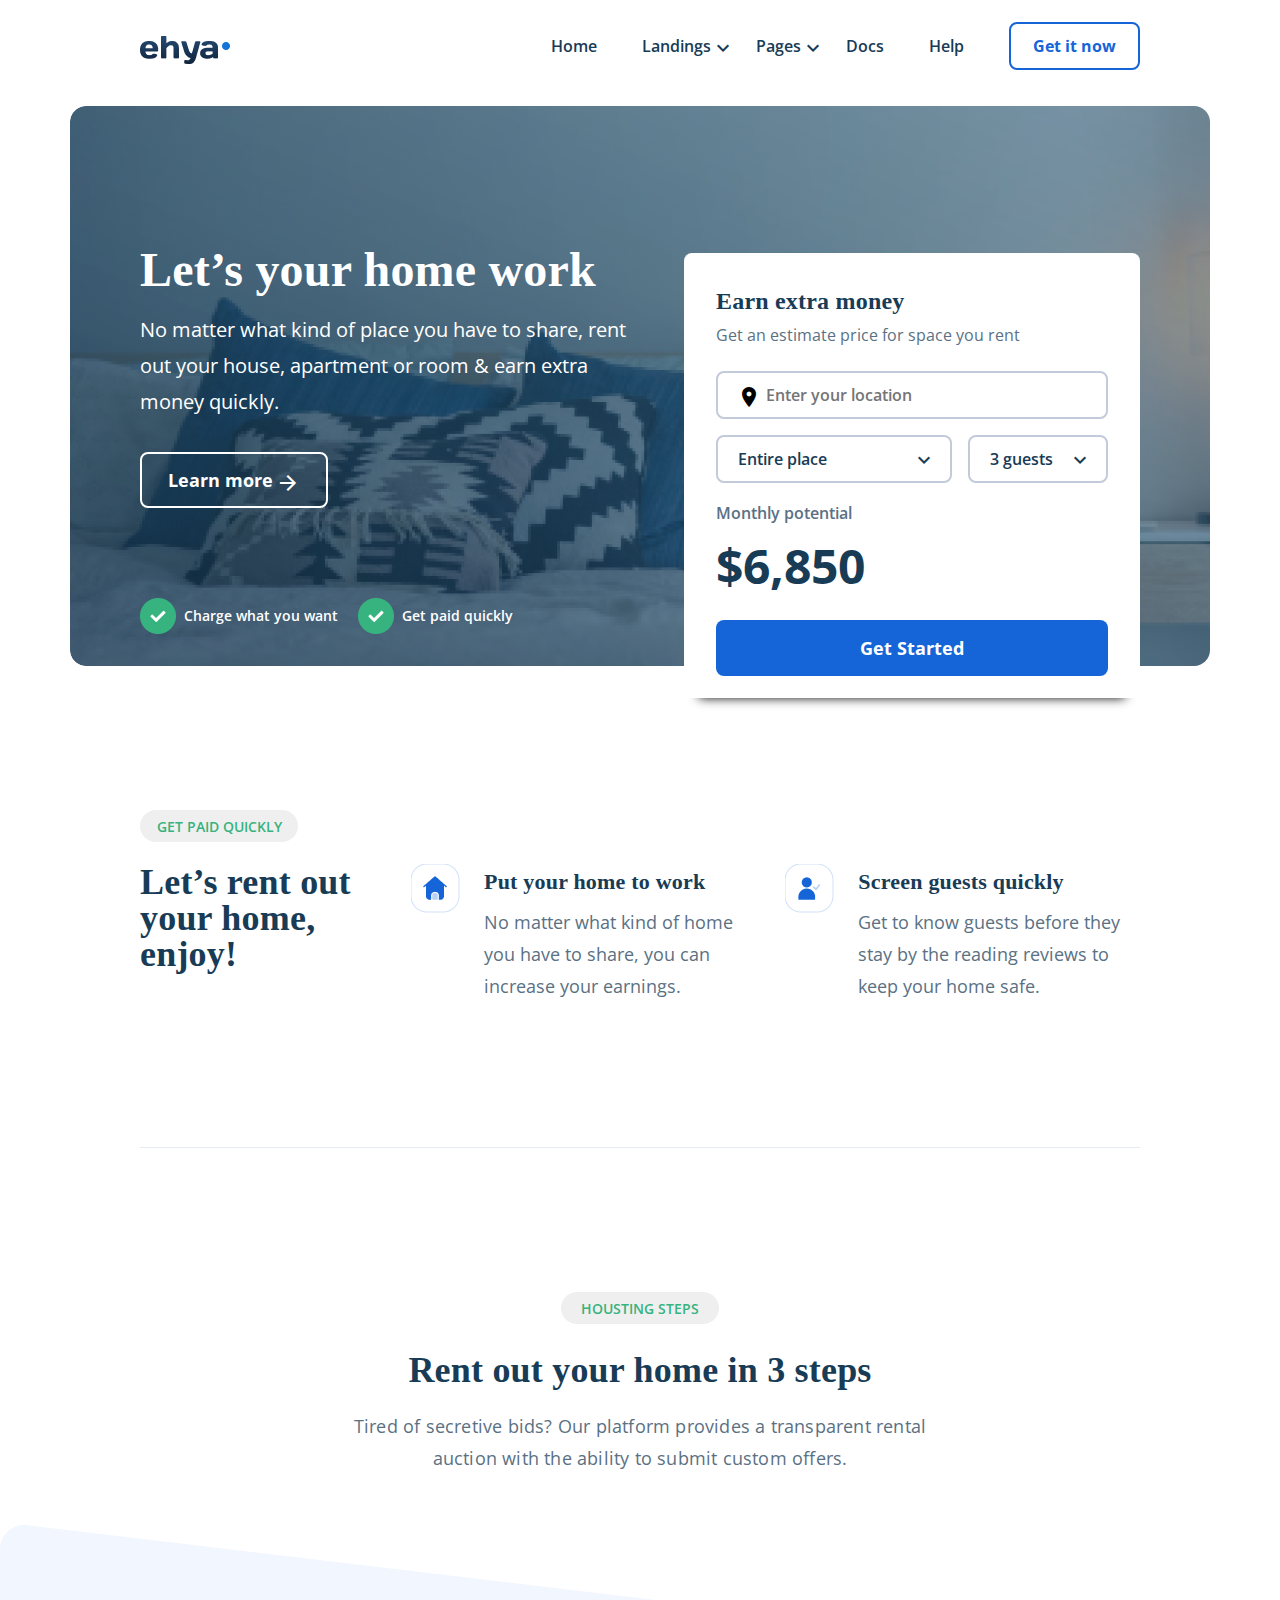
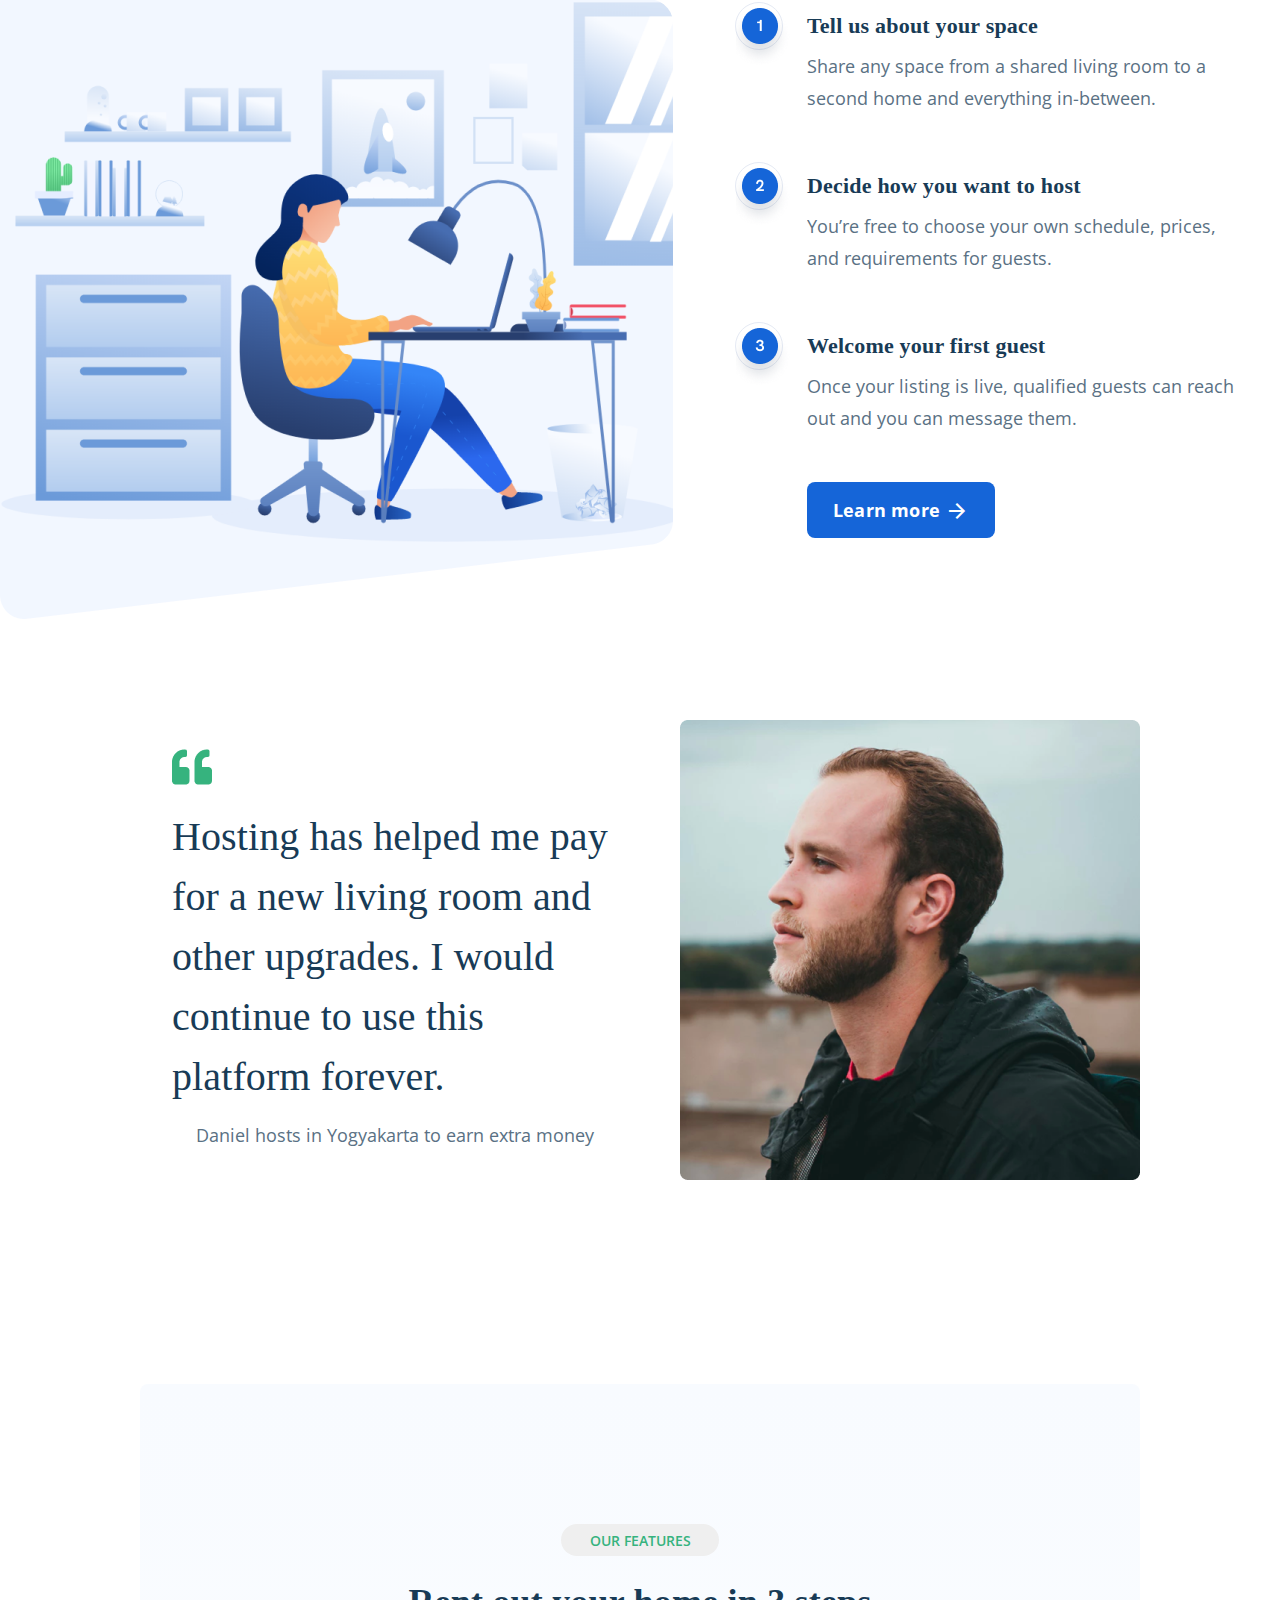
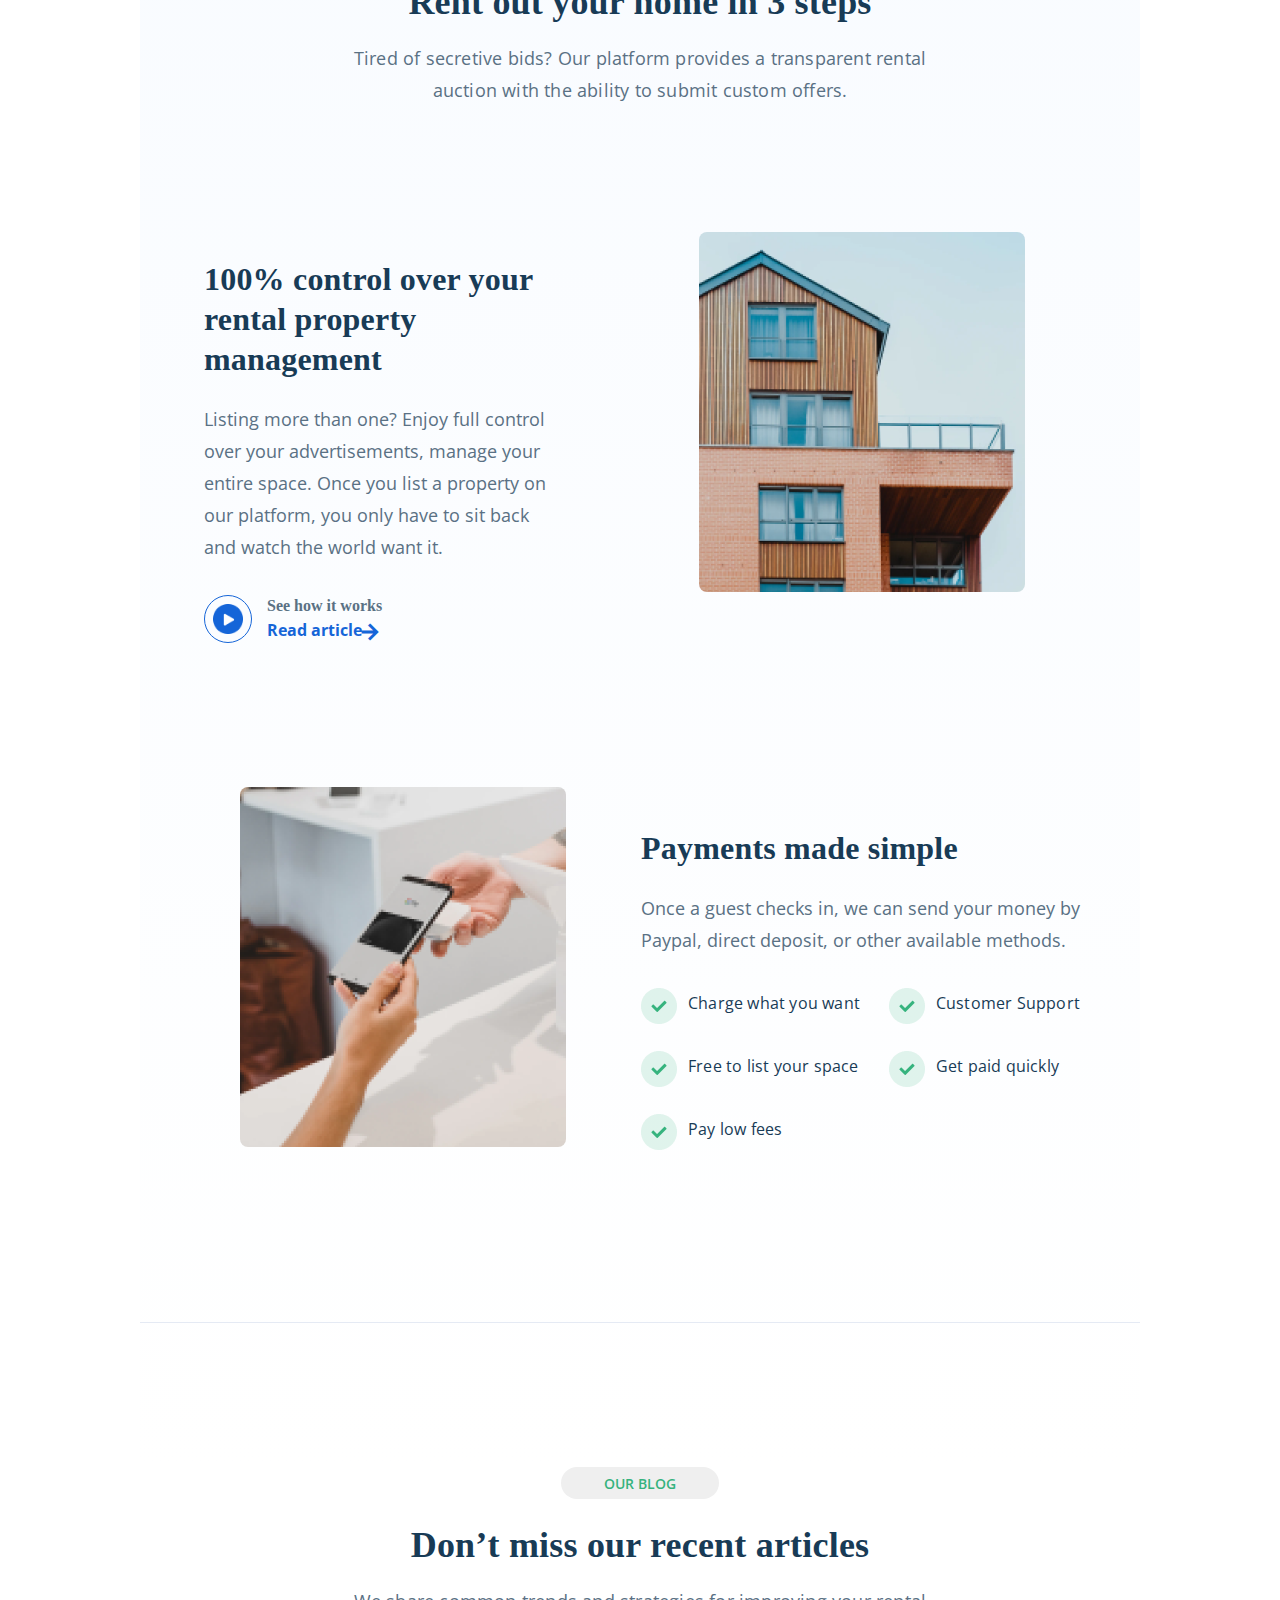
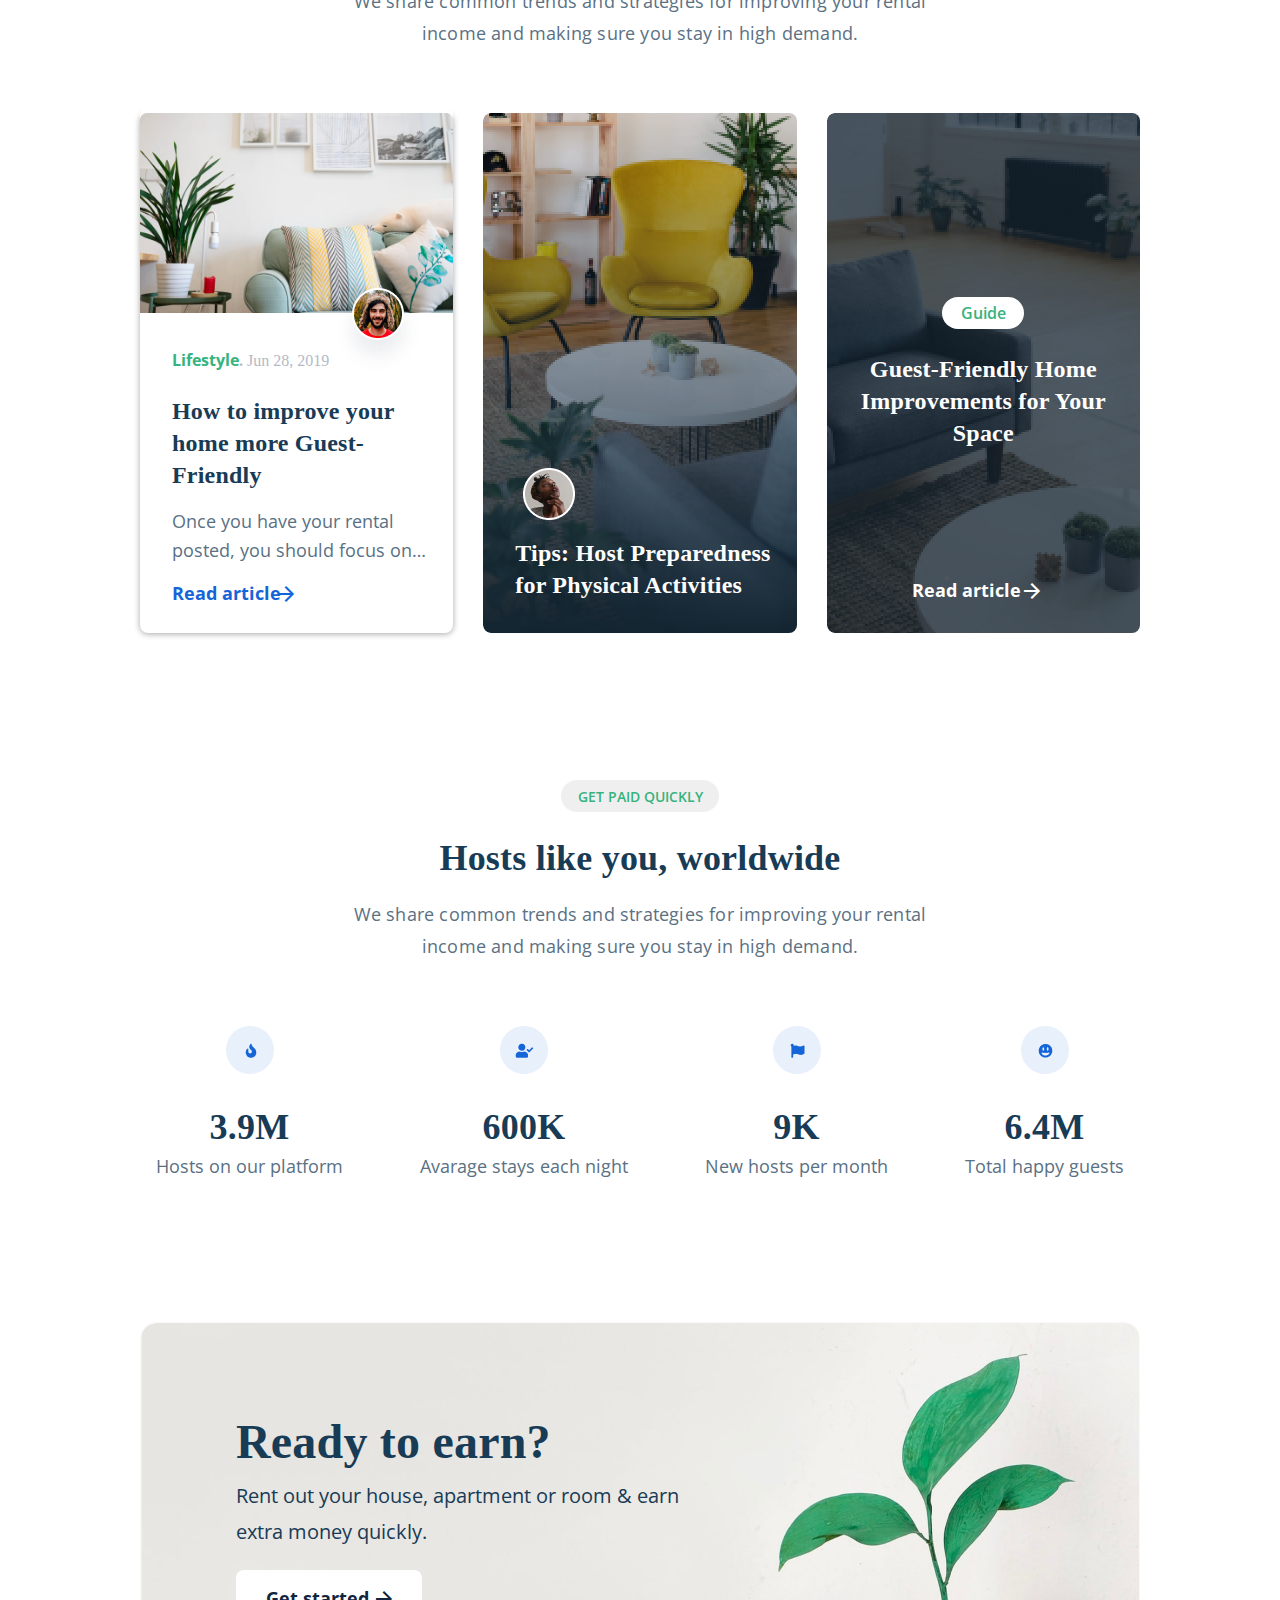
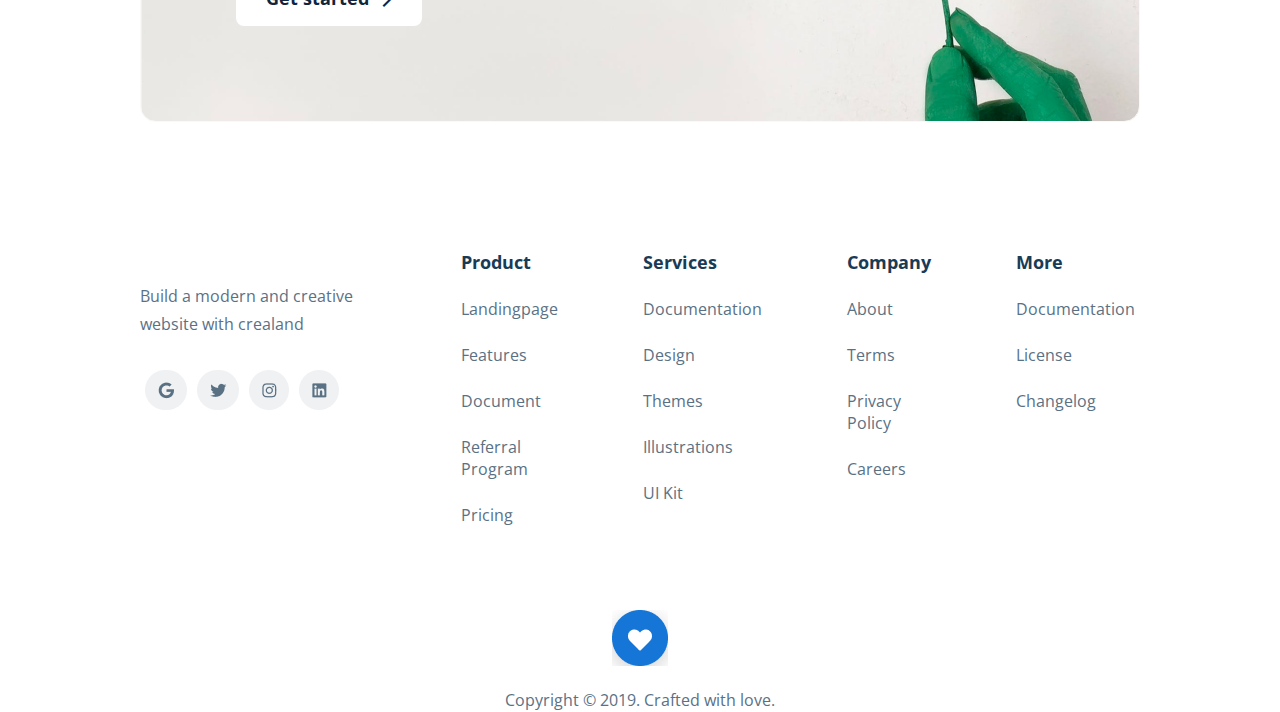
==== index.html @ af31c6d1 "done" ====
<!DOCTYPE html>
<html lang="en">

<head>
    <meta charset="UTF-8">
    <meta http-equiv="X-UA-Compatible" content="IE=edge">
    <meta name="viewport" content="width=device-width, initial-scale=1.0">
    <link href="https://fonts.googleapis.com/css2?family=Open+Sans&display=swap" rel="stylesheet">
    <link href="https://fonts.googleapis.com/icon?family=Material+Icons" rel="stylesheet">
    <link rel="stylesheet" href="nav.css">
    <link rel="stylesheet" href="new.css">
    <link rel="stylesheet" href="style.css">
    <link rel="stylesheet" href="responsive.css">
    <title>Ehya</title>
</head>

<body>
    <div class="container d-flx-jc-cen">
        <nav class="container-inner d-flx-jc-sb desktop-version">
            <div class="logo">
                <img src="./assets/Logo.png" alt="">
            </div>
            <div class="nav_list">
                <ul class="d-flx">
                    <li>Home</li>
                    <li class="dropdwn">Landings <i class="material-icons">expand_more</i></li>
                    <li class="dropdwn">Pages <i class="material-icons">expand_more</i></li>
                    <li>Docs</li>
                    <li>Help</li>
                    <li><button>Get it now </button></li>
                </ul>
            </div>
        </nav>
        <div class="container-inner tab-mob-version">
            <div class="topnav">
                <a href="#home" class="active logo-menubar"><img src="./assets/Logo.png" alt=""></a>
                <div id="myLinks">
                    <a href="#news">Home</a>
                    <a href="#contact">Pages</a>
                    <a href="#about">Docs</a>
                    <a href="#helpt">Help</a>
                    <a href="#about">Get it now</a>
                </div>
                <a href="javascript:void(0);" class="icon logo-menubar" onclick="myFunction()">
                    <i class="material-icons" style="font-size:35px;">menu</i>
                </a>
            </div>
        </div>
    </div>
    <!-- new header start from here-- -->
    <div class="container header d-flx-jc-cen" style="position: relative;">
        <div class="container-inner header-inner">

            <div class="header-content">
                <h2>Let’s your home work</h2>
                <p class="header-descrip">No matter what kind of place you have to share,
                    rent out your house, apartment or room & earn
                    extra money quickly.
                </p>
                <button class="header-inner-btn">Learn more<span class="icon"><i
                            class="material-icons">arrow_forward</i></span></button>
                <div class="header-icons d-flx">
                    <img src="./assets/header-icon.png" alt="">
                    <span>Charge what you want</span>

                    <img src="./assets/header-icon.png" alt="" style="margin-left:20px;">
                    <span>Get paid quickly</span>
                </div>
            </div>
            <div class="card">
                <div>
                    <h3> Earn extra money</h3>
                    <p class="earn-extra">Get an estimate price for space you rent</p>
                    <div class="input-container">
                        <input type="text" name="" id="" placeholder="Enter your location" style="display: block;">
                        <i class="material-icons">location_on</i>
                    </div>
                    <div class="card-tbns">
                        <button id="place-btn">Entire place <i class="material-icons">expand_more</i></button>
                        <button id="guests-btn">3 guests <i class="material-icons">expand_more</i></button>
                    </div>
                    <p class="Monthly-potential">Monthly potential</p>
                    <p class="card-amount">$6,850</p>
                    <button id="getStat">Get Started</button>
                </div>
            </div>
        </div>
    </div>

    <!-- get-paid-new start--- -->

    <div class="container d-flx-jc-cen" >
        <div class="container-inner">
            <button id="section-btn">GET PAID QUICKLY</button>
            <div class="d-flx Lets-rent">
                <p class="Lets-rent-title">Let’s rent out your home, enjoy!</p>
                <div class="putYour-screenguist d-flx">
                    <div class="putYour-screenguist-inner d-flx">
                        <div class="putYour-screenguist-icon">

                            <img src="./assets/home-icon.png" alt="">
                        </div>
                        <div class="putYour-screenguist-content">
                            <p class="putYour-screenguist-title">Put your home to work</p>
                            <p class="putYour-screenguist-descri">No matter what kind of home you have to share,
                                you can increase
                                your earnings.</p>
                        </div>
                    </div>
                    <div class="putYour-screenguist-inner d-flx">
                        <div class="putYour-screenguist-icon">

                            <img src="./assets/man-icon.png" alt="">
                        </div>
                        <div class="putYour-screenguist-content">
                            <p class="putYour-screenguist-title">Screen guests quickly</p>
                            <p class="putYour-screenguist-descri">Get to know guests before
                                they stay by the reading reviews
                                to keep your home safe.</p>
                        </div>
                    </div>
                </div>
            </div>
            <div class="section-line"></div>
        </div>
    </div>
    <!-- </div> -->





    <!-- <div class="container"> -->
    <div class="d-flx-jc-cen">
        <div style="text-align: center;">
            <button id="section-btn">HOUSTING STEPS</button>
            <h2 class="section-tittle">Rent out your home in 3 steps</h2>
            <p class="section-summary">Tired of secretive bids? Our platform provides a
                transparent rental auction with the
                ability to submit custom offers. </p>
        </div>
    </div>

    <div class="d-flx-jc-cen">

        <div class="housting-container">
            <div class="housting-content d-flx">
                <div class="housting-left-img">
                    <img src="./assets/housting-img-1.png" alt="">
                </div>
                <div class="housting-left-content">

                    <!-- start-- -->
                    <div class="housting-right">
                        <div class="d-flx tellUs">
                            <div class="numberCircle">
                                <img src="./assets/one.png" alt="">
                            </div>
                            <div>
                                <p class="houstin-right-title">Tell us about your space</p>
                                <p class="houstin-right-para">Share any space from a shared living room to a second home
                                    and
                                    everything in-between.</p>
                            </div>
                        </div>
                        <div class="d-flx tellUs">
                            <div class="numberCircle">
                                <img src="./assets/two.png" alt="">
                            </div>
                            <div>
                                <p class="houstin-right-title">Decide how you want to host</p>
                                <p class="houstin-right-para">You’re free to choose your own schedule, prices,
                                    and requirements for guests.</p>
                            </div>
                        </div>
                        <div class="d-flx tellUs">
                            <div class="numberCircle">
                                <img src="./assets/three (1).png" alt="">
                            </div>
                            <div>
                                <p class="houstin-right-title">Welcome your first guest</p>
                                <p class="houstin-right-para">Once your listing is live, qualified guests can
                                    reach out and you can message them.</p>
                            </div>
                        </div>
                        <button class="housting-learnMore-Btn">Learn more <span class="icon"><i
                                    class="material-icons">arrow_forward</i></span></button>
                    </div>
                </div>
            </div>
        </div>
    </div>


    <!-- end-- -->
    <!-- housting-inner-start---- -->
    <div class="container d-flx-jc-cen">
        <div class="container-inner d-flx housting-lower">
            <div class="housting-lower-left">
                <img src="./assets/quote-left.png" alt="">
                <p class="housting-lower-para">Hosting has helped me pay for a new living room and
                    other upgrades. I would continue
                    to use this platform forever.</p>
                <p class="housting-lower-title">Daniel hosts in Yogyakarta to earn extra money</p>
            </div>
            <div class="housting-lower-right">
                <img src="./assets/men.png" alt="" id="housting-lower-desk-img">
                <img src="./assets/host-tab.png" alt="" id="housting-lower-tab-img">
            </div>
        </div>
    </div>
    <!-- </div> -->

    <!-- feature new start--- -->
    <div class="container d-flx-jc-cen">
        <div class="container-inner feature-section">
            <div style="text-align: center;">
                <button id="section-btn">OUR FEATURES</button>
                <h2 class="section-tittle">Rent out your home in 3 steps</h2>
                <p class="section-summary">Tired of secretive bids? Our platform provides a transparent rental auction
                     with the ability to submit custom offers.  </p>
            </div>
            <div class="controlOver d-flx">
                <div class="reantal-property">
                    <h2 class="rental-payment-title">100% control over your rental property management</h2>
                    <p class="rental-payment-title-descrip">Listing more than one? Enjoy full control over your
                        advertisements, manage your entire space. Once you list a property on our platform, you only
                        have to sit back and
                        watch the world want it.</p>
                    <div class="watchMore d-flx">
                        <div class="videoPlayer d-flx-jc-cen">
                            <img src="./assets/videoPlayer.png" alt="">
                        </div>
                        <div style="margin-left:15px;">
                            <p class="videoPlayer-title"> See how it works</p>
                            <div class="videoPlayer-btn">

                                <span>Read article</span><i class="material-icons">arrow_forward</i>
                            </div>

                        </div>
                    </div>
                </div>
                <div class="rentalProperty-right">
                    <img src="./assets/property.png" alt="" style="border-radius:8px ;" id="rental-desktp-img">
                    <img src="./assets/property-tab (1).png" alt="" style="border-radius:8px;" id="rental-tab-img">
                </div>

            </div>

            <!-- lower-- -->
            <div class="paymentMade d-flx-jc-sb">
                <div class="paymentMade-left">
                    <img src="./assets/money.png" alt="" style="border-radius:8px ;" id="payment-desktp-img">
                    <img src="./assets/money-tab.png" alt="" style="border-radius:8px ;" id="payment-tab-img">
                </div>
                <div class="paymentMade-right">
                    <h2 class="rental-payment-title">Payments made simple</h2>
                    <p class="rental-payment-title-descrip">Once a guest checks in, we can send your money by
                        Paypal, direct deposit, or other available methods.
                    </p>
                    <div class="paymentStatus d-flx-jc-sb">
                        <ul>
                            <li style="display: flex;"><img src="./assets/payment-status.png" alt=""></span>
                                <span>Charge what you want</span>
                            </li>
                            <li style="display: flex;"><img src="./assets/payment-status.png" alt=""></span>
                                <span>Free to list your space</span>
                            </li>
                            <li style="display: flex;"><img src="./assets/payment-status.png" alt=""></span>
                                <span>Pay low fees</span>
                            </li>
                        </ul>
                        <ul>
                            <li style="display: flex;"><img src="./assets/payment-status.png" alt=""></span>
                                <span>Customer Support</span>
                            </li>
                            <li style="display: flex;"><img src="./assets/payment-status.png" alt=""></span>
                                <span>Get paid quickly</span>
                            </li>
                        </ul>
                    </div>
                </div>
            </div>


            <div class="section-line payment-section-line"></div>
        </div>

    </div>
    <!-- feature new end--- -->



    <!-- new  our-blogs start from here-- -->

    <div class="container d-flx-jc-cen">
        <div class="container-inner">
            <div style="text-align: center;">
                <button id="section-btn">OUR BLOG</button>
                <h2 class="section-tittle">Don’t miss our recent articles</h2>
                <p class="section-summary">We share common trends and strategies for improving your rental 
                    income and making sure you stay in high demand. </p>
            </div>
            <div class="ourBlog-cards d-flx">
                <div class="ourBlog-card-1 cards">
                    <div>
                        <img src="./assets/blog-img-1.png" alt="" style="width: 100%;">

                    </div>
                    <div class="ourBlog-card-1-content">
                        <span class="lifestyle">Lifestyle</span><span class="lifestyle-date"><b>.</b> Jun 28,
                            2019</span>
                        <p class="card-1-title">How to improve your home more Guest-Friendly</p>
                        <p class="card-1-descript">Once you have your rental posted,
                            you should focus on how yo…</p>

                        <button class="read-article">Read article <span class="icon"><i
                                    class="material-icons">arrow_forward</i></span></button>
                    </div>
                    <div class="card-1-img">
                        <img src="./assets/card-1-img.png" alt="">
                    </div>
                </div>
                <div class="ourBlog-card-2 cards">
                    <div class="card-2-img">
                        <img src="./assets/card-2-img.png" alt="">
                    </div>
                    <p class="ourBlog-card-2-title">Tips: Host Preparedness for Physical Activities</p>
                </div>
                <div class="ourBlog-card-3 d-flx-jc-cen cards">
                    <div style="text-align: center;">
                        <button id="ourBlog-card-3-btn">Guide</button>
                        <p class="ourBlog-card-3-title">Guest-Friendly Home Improvements for Your Space</p>

                        <button class="ourBlog-card-3-read">Read article <span class="icon"><i
                                    class="material-icons">arrow_forward</i></span></button>

                    </div>
                </div>
            </div>
        </div>
    </div>

    <!-- new  our-blogs end here-- -->


    <div class="container d-flx-jc-cen ourblogs">
        <div class="container-inner">
            <div style="text-align: center;">
                <button id="section-btn">GET PAID QUICKLY</button>
                <h2 class="section-tittle">Hosts like you, worldwide</h2>
                <p class="section-summary">We share common trends and strategies for improving your 
                    rental income and making sure you stay in high demand. </p>
            </div>
            <div class="d-flx-jc-cen">
                <div class="d-flx hostWorldwide-inner">
                    <div class="d-flx hostAvarage">
                        <div class="hostWorldwide-card">
                            <img src="./assets/fire.png" alt="">
                            <p class="hostWorldwide-counter">3.9M</p>
                            <p class="hostWorldwide-title">Hosts on our platform</p>
                        </div>
                        <div class="hostWorldwide-card">
                            <img src="./assets/check.png" alt="">
                            <p class="hostWorldwide-counter">600K</p>
                            <p class="hostWorldwide-title">Avarage stays each night</p>
                        </div>

                    </div>
                    <div class="d-flx newTotal">
                        <div class="hostWorldwide-card">
                            <img src="./assets/flage.png" alt="">
                            <p class="hostWorldwide-counter">9K</p>
                            <p class="hostWorldwide-title">New hosts per month</p>
                        </div>
                        <div class="hostWorldwide-card">
                            <img src="./assets/emoji.png" alt="">
                            <p class="hostWorldwide-counter">6.4M</p>
                            <p class="hostWorldwide-title">Total happy guests</p>
                        </div>
                    </div>
                </div>
            </div>
        </div>
    </div>
    <div class="Earn-container d-flx-jc-cen">
        <div class="Earn-container-inner radyToEarn-container readyToEarn-m-t">
            <div class=" readyToEarn">
                <h3 class="readyToEarn-heading">Ready to earn?</h3>
                <p class="readyToEarn-title">Rent out your house, apartment or room & earn extra money quickly.</p>
                <button class="readyToEarn-btn">Get started <span class="icon"><i
                            class="material-icons">arrow_forward</i></span></button>
            </div>
        </div>
    </div>
    <!-- footer--- -->

    <div class="container d-flx-jc-cen">
        <div class="container-inner">


            <footer class="d-flx">
                <div class="social-media">
                    <img src="./assets/logo.png" alt="">
                    <p>Build a modern and creative website with crealand</p>
                    <ul class="d-flx">
                        <li><img src="./assets/google.png" alt=""></li>
                        <li><img src="./assets/twitter.png" alt=""></li>
                        <li><img src="./assets/instagram.png" alt=""></li>
                        <li><img src="./assets/linkdin.png" alt=""></li>
                    </ul>
                </div>
                <div class="footer-nav d-flx">
                    <div class="productService d-flx">
                        <ul>
                            <li>Product</li>
                            <li>Landingpage</li>
                            <li>Features</li>
                            <li>Document</li>
                            <li>Referral Program</li>
                            <li>Pricing</li>
                        </ul>
                        <ul class="productService-last-row">
                            <li>Services</li>
                            <li>Documentation</li>
                            <li>Design</li>
                            <li>Themes</li>
                            <li>Illustrations</li>
                            <li>UI Kit</li>
                        </ul>
                    </div>
                    <div class="companyMore d-flx">
                        <ul>
                            <li>Company</li>
                            <li>About</li>
                            <li>Terms</li>
                            <li>Privacy Policy</li>
                            <li>Careers</li>
                        </ul>
                        <ul class="companyMore-last-row">
                            <li>More</li>
                            <li>Documentation</li>
                            <li>License</li>
                            <li>Changelog</li>
                        </ul>
                    </div>
                </div>
            </footer>

            <div class="copyright d-flx-jc-cen">
                <div>
                    <img src="./assets/heart.png" alt="">
                    <p style="text-align: center;">Copyright © 2019. Crafted with love.</p>
                </div>

            </div>
        </div>

    </div>








    <script>
        function myFunction() {
            var x = document.getElementById("myLinks");
            if (x.style.display === "block") {
                x.style.display = "none";
            } else {
                x.style.display = "block";
            }
        }
    </script>



</body>

</html>
---- nav.css ----
.logo-menubar{
  padding: 18px 53px;
 
}

.mobile-container {
    max-width: 480px;
    margin: auto;
    height: 500px;
    color: white;
    border-radius: 10px;
  }

  
  .topnav {
    overflow: hidden;
    position: relative;
    width: 100%;
  }
  
  .topnav #myLinks {
    display: none;
  }
  .topnav #myLinks a{
    font-size: 16px;
    font-weight: 600;
    color: #183B56;
    font-family: 'Open Sans', sans-serif;
    line-height: 21px;
  }
  
  .topnav a {
    color: #3A4C66;
    padding: 18px 53px;
    text-decoration: none;
    font-size: 17px;
    display: block;
  }
  
  .topnav a.icon {
    display: block;
    position: absolute;
    right: 0;
    top: 0;
  }
  
  
  .active {
    color: white;
  }


 
 
  .card{    
      /* clip-path: polygon(0% 0%, 100% 0%, 100% 120%, 0% 120%);
      box-shadow: 0 0 8px -2px #152548;  */
      box-shadow: 0px 15px 10px -15px #111; 
  }
  .ourBlog-card-1{
    
  }
---- new.css ----
* {
    margin: 0px;
    padding: 0px;
    box-sizing: border-box;

}

.container {
    margin: 0px auto;
    /* background-color: #1E1E1E; */
}


.container-inner {
    width: 1140px;
    /* background-color: antiquewhite; */
}


.m-auto {
    margin: auto;
}

.d-flx {
    display: flex;
}

.d-flx-jc-cen {
    display: flex;
    justify-content: center;
}

.d-flx-jc-sb {
    display: flex;
    justify-content: space-between;
}

button {
    position: relative;
}

button span {
    position: absolute;
    top: 17px;
    /* right: 11px; */
    right: 26px;
}

/* nav-- */
.tab-mob-version {
    display: none;

}

.desktop-version {
    margin-bottom: 36px;
    margin-top: 36px;

}

.logo {
    margin-bottom: 0px;
}

.dropdwn {
    position: relative;
}

.dropdwn i {
    position: absolute;
}

.nav_list {
    margin-bottom: 0px;


}

.nav_list ul {
    list-style: none;
    display: flex;
    justify-content: space-between;
    margin-top: 0px;
    margin-bottom: 0px;
    gap: 45px;
}

.nav_list ul li {
    font-size: 16px;
    font-weight: 600;
    color: #183B56;
    font-family: 'Open Sans', sans-serif;
    line-height: 21px;

}

.nav_list ul li button {
    width: 131px;
    height: 48px;
    border: 2px solid #1565D8;
    color: #1565D8;
    font-size: 16px;
    font-family: 'Open Sans', sans-serif;
    font-weight: 700;
    border-radius: 8px;
    background-color: #FFFFFF;
    margin-top: -15px;
}


/* header-- */
.header {
    height: 560px;
    border-radius: 16px;

    margin-bottom: 144px;

    background-image: url("./assets/header-image.png");

}

.header-inner {
    padding-top: 134px;
    position: relative;
}

.header-content {
    width: 51%;
}

.header-inner h2 {
    font-size: 48px;
    font-weight: 700;
    letter-spacing: 0.2px;
    color: #FFFFFF;
    font-family: HK Grotesk;
    margin-top: 0px;
    line-height: 60px;
    margin-bottom: 12px;
    padding-right: 10px;
}

.header-descrip {
    font-size: 20px;
    font-weight: 400;
    /* letter-spacing: 0.2px; */
    color: #FFFFFF;
    font-family: 'Open Sans', sans-serif;
    /* margin-bottom: 32px; */
    /* margin-top: 0px; */
    line-height: 36px;
    /* padding-right: 10px; */
    padding-right: 10px;
    /* padding: 0px 10px 0px 0px; */
    margin-bottom: 32px;
}

.header-inner-btn {
    height: 56px;
    width: 188px;
    background-color: transparent;
    border: 2px solid #FFFFFF;
    border-radius: 8px;
    color: #FFFFFF;
    font-size: 18px;
    font-weight: 700;
    font-family: 'Open Sans', sans-serif;
    margin-bottom: 122px;
    text-align: left;
    padding-left: 26px;

}

.header-icons {
    margin-bottom: 35px;

}

.header-icons span {
    padding-top: 8px;
    margin-left: 8px;
    font-size: 14px;
    font-weight: 600;
    color: #FFFFFF;
    font-family: 'Open Sans', sans-serif;
}


/* common-section-btn-- */
#section-btn {
    color: #36B37E;
    width: 158px;
    height: 32px;
    font-size: 14px;
    border-style: none;
    border-radius: 20px;
    margin-bottom: 22px;
    font-weight: 600;
    font-family: 'Open Sans', sans-serif;

}

.Lets-rent {
    gap: 30px;

}

.putYour-screenguist {
    gap: 30px;
}

.Lets-rent-title {
    font-size: 36px;
    font-weight: 700;
    line-height: 48px;
    letter-spacing: 0.2px;
    line-height: 36px;
    color: #183B56;
    font-family: HK Grotesk;
    margin: 0px;
    /* padding: 0px 10px; */
    padding: 0px 10px 0px 0px;
}

.putYour-screenguist-content {
    margin-left: 14px;
    padding: 0px 10px;
}

.putYour-screenguist-title {
    color: #183B56;
    font-size: 22px;
    letter-spacing: 0.2px;
    font-weight: 600;
    font-family: HK Grotesk;
    margin-bottom: 8px;
    margin-top: 2px;
    line-height: 32px;

}

.putYour-screenguist-descri {
    font-size: 18px;
    font-weight: 400;
    font-family: 'Open Sans', sans-serif;
    color: #5A7184;
    /* margin-top: 0px;
    margin-bottom: 0px; */
    line-height: 32px;
    margin: 0px 0px;

}

.section-line {
    height: 2px;
    border-bottom: 1px solid #E5EAF4;
    margin-top: 144px;
    margin-bottom: 144px;
}

/* housting-- */
.section-tittle {
    color: #183B56;
    font-weight: 700;
    font-size: 36px;
    font-family: HK Grotesk;
    letter-spacing: 0.2px;
    margin-bottom: 16px;
    margin-top: 0px;
    padding: 0px 10px;
    line-height: 48px;
}

.section-summary {
    font-size: 18px;
    line-height: 32px;
    font-weight: 400;
    color: #5A7184;
    letter-spacing: 0.2px;
    font-family: 'Open Sans', sans-serif;
    margin-top: 0px;
    /* padding: 0px 24px; */
    width: 60%;
    margin: auto;
}

/* housting-- */

.housting-content {
    margin-top: 48px;
    gap: 62px;
}

.housting-right {
    margin-top: 80px;
}

.numberCircle {
    width: 48px;
    height: 48px;
    border: 1px solid #E5EAF4;
    border-radius: 50%;
}

.houstin-right-title {
    color: #183B56;
    font-size: 22px;
    font-weight: 600;
    letter-spacing: 0.2px;
    font-family: HK Grotesk;
    margin-left: 24px;
    margin-top: 8px;
    margin-bottom: 8px;
    padding-right: 40px;
    line-height: 32px;
}

.houstin-right-para {
    color: #5A7184;
    font-size: 18px;
    font-weight: 400;
    font-family: 'Open Sans', sans-serif;
    margin-bottom: 48px;
    margin-left: 24px;
    margin-top: 0px;
    line-height: 32px;
    padding-right: 100px;
}

.housting-learnMore-Btn {
    width: 188px;
    height: 56px;
    background-color: #1565D8;
    border-style: none;
    border-radius: 8px;
    margin-left: 72px;
    color: #FFFFFF;
    font-size: 18px;
    font-weight: 700;
    letter-spacing: 0.2px;
    font-family: 'Open Sans', sans-serif;
    text-align: left;
    padding-left: 26px;
}

/* housting-lower -- */
.housting-lower {
    margin-top: 94px;
    padding-left: 32px;
    gap: 78px;
    margin-bottom: 200px;
}

.housting-lower-left {
    padding-top: 29px;
    padding-right: 10px;
}

.housting-lower-para {
    margin-top: 18px;
    font-size: 40px;
    font-weight: 400;
    line-height: 60px;
    color: #183B56;
    letter-spacing: 0.1px;
    margin-bottom: 16px;


}

.housting-lower-title {
    font-size: 18px;
    font-family: 'Open Sans', sans-serif;
    line-height: 24.51px;
    font-weight: 400;
    color: #5A7184;
    margin-top: 0px;
    padding-left: 24px;
    padding-right: 24px;

}

#housting-lower-tab-img {
    display: none;
}

/* our-feature-- */
.feature-section {
    /* margin-top: 144px; */
    padding-top: 140px;
    /* background-image: url("./assets/backg.png"); */
    background: linear-gradient(#F8FBFF, #FFFFFF);
    border-radius: 8px;
}


.controlOver {
    margin-top: 126px;
    gap: 200px;
    margin-bottom: 144px;
    padding-right: 0px;
}

#rental-tab-img {
    display: none;
}

#payment-tab-img {
    display: none;
}

.reantal-property {
    padding-left: 64px;
    padding-top: 27px;
}

.rentalProperty-right {
    padding-right: 64px;
}

.rental-payment-title {
    margin-top: 0px;
    /* padding-top: 27px; */
    color: #183B56;
    font-size: 32px;
    letter-spacing: 0.2px;
    line-height: 40px;
    margin-bottom: 24px;
    font-weight: 700;
    font-family: HK Grotesk;
    padding-right: 10px;
}

.rental-payment-title-descrip {
    margin-top: 0px;
    color: #5A7184;
    font-size: 18px;
    line-height: 32px;
    font-weight: 400;
    margin-bottom: 32px;
    font-family: 'Open Sans', sans-serif;
    margin-bottom: 32px;
    padding-right: 10px;
}

.videoPlayer {
    width: 48px;
    height: 48px;
    border: 1px solid #1565D8;
    border-radius: 50%;
    align-items: center;
}

.videoPlayer-title {
    font-size: 16px;
    font-weight: 600;
    line-height: 21px;
    color: #5A7184;
}

.videoPlayer img {
    width: 65%;
    height: 65%;
}

.videoPlayer-btn {
    width: 115px;
    height: 23px;
    /* border: 1px solid red; */
    position: relative;
    margin-top: 4px;
    text-align: left;
}

.videoPlayer-btn span {
    color: #1565D8;
    font-size: 16px;
    line-height: 21.79px;
    font-weight: 700;
    font-family: 'Open Sans', sans-serif;
}

.videoPlayer-btn i {
    position: absolute;
    top: 0px;
    right: 0px;
    color: #1565D8;
    font-weight: 600;
}


.paymentMade {
    /* padding-left: 100px; */
    gap: 150px;
    padding-right: 60px;
    padding-left: 100px;
}

.paymentMade-right {
    padding-top: 41px;
}

.paymentStatus ul {
    padding-left: 0px;
    margin-top: 0px;
    margin-bottom: 0px;

}

.paymentStatus ul li {
    list-style: none;
    font-size: 16px;
    font-weight: 400;
    font-family: 'Open Sans', sans-serif;
    color: #183B56;
    margin-bottom: 26px;
    letter-spacing: 0.2px;
}

.paymentStatus ul li span {
    padding-left: 10px;
    padding-top: 5px;
    padding-right: 10px;
    line-height: 20px;
}

/* our blogs-- */

.ourBlog-cards {
    gap: 30px;
    margin-top: 64px;
}

.cards {
    text-align: left;
    position: relative;
    width: 360px;
    /* border: 1px solid red; */
    height: 520px;
    border-radius: 8px;
}

.ourBlog-card-1-content {
    padding-top: 32px;
    padding-left: 32px;
}

.lifestyle {
    color: #36B37E;
    font-size: 16px;
    font-weight: 700;
    font-family: 'Open Sans', sans-serif;
    /* margin-bottom: 32px; */
}
.lifestyle-date{
    font-size: 16px;
    line-height: 21.79px;
    color: #B3BAC5;
}

.card-1-title {
    font-size: 24px;
    font-weight: 700;
    line-height: 32px;
    letter-spacing: 0.2px;
    color: #183B56;
    margin-top: 23px;
    margin-bottom: 0px;
    padding-right: 20px;
}

.card-1-descript {
    font-size: 18px;
    font-weight: 400;
    color: #5A7184;
    line-height: 32px;
    font-family: 'Open Sans', sans-serif;
    margin-top: 16px;
    margin-bottom: 0px;
    padding-right: 20px;
    display: -webkit-box;
    max-width: 400px;
    -webkit-line-clamp: 2;
    -webkit-box-orient: vertical;
    overflow: hidden;
    text-overflow: ellipsis;
    line-height: 1.625;

}

.read-article {
    text-align: left;
    font-size: 18px;
    font-weight: 700;
    font-family: 'Open Sans', sans-serif;
    color: #1565D8;

    height: 56px;
    width: 152px;
    background-color: transparent;
    border: none;
}

.card-1-img {
    position: absolute;
    top: 191px;
    right: 24px;
}

.ourBlog-card-1 {
    box-shadow: 0 -6px 0 #fff, 0 1px 6px rgba(0,0,0, .35);
}

.ourBlog-card-2 {
    background-image: url("./assets/blog-img-2.png");

}

.card-2-img {

    position: absolute;
    top: 345px;
    left: 15px;

}

.ourBlog-card-2-title {
    position: absolute;
    left: 32px;
    bottom: 32px;
    font-size: 24px;
    font-weight: 700;
    line-height: 32px;
    letter-spacing: 0.2px;
    color: #FFFFFF;
    margin-bottom: 0px;
    font-family: HK Grotesk;
    padding-right: 20px;

}

.ourBlog-card-3 {
    background-image: url("./assets/blog-img-3.png");
    align-items: center;
}

.ourBlog-card-3-title {
    margin-top: 0px;
    font-size: 24px;
    font-weight: 700;
    line-height: 32px;
    letter-spacing: 0.2px;
    color: #FFFFFF;
    font-family: HK Grotesk;
    padding: 0px 15px;
}

#ourBlog-card-3-btn {
    width: 82px;
    height: 32px;
    border-radius: 20px;
    border-style: none;
    background-color: #FFFFFF;
    color: #36B37E;
    font-size: 16px;
    font-weight: 600;
    font-family: 'Open Sans', sans-serif;
    margin-bottom: 24px;
}

.ourBlog-card-3-read {
    position: absolute;
    bottom: 15px;
    left: 88px;
    margin-bottom: 0px;
    font-size: 18px;
    font-weight: 700;
    font-family: 'Open Sans', sans-serif;
    color: #FFFFFF;
    height: 56px;
    width: 188px;
    background-color: transparent;
    border: none;
    text-align: left;
    padding-left: 30px;
}


/* host-worl-wide--- */
.ourblogs {
    margin-top: 147px;
}

.hostWorldwide-inner {
    margin-top: 64px;
    gap: 67px;
}

.hostWorldwide-card {
    /* width: 20%; */
    /* height: 200px; */
    /* border: 2px solid blue; */
    text-align: center;
    /* margin-bottom: 111px; */
    padding: 0px 5px;
}

.hostAvarage {
    gap: 67px;
}

.newTotal {
    gap: 67px;
}

.hostWorldwide-counter {
    margin-top: 0px;
    font-size: 36px;
    font-weight: 700;
    letter-spacing: 0.2px;
    font-family: HK Grotesk;
    color: #183B56;
    margin-bottom: 6px;
    margin-top: 28px;
    margin-left: 5px;
    margin-right: 5PX;
}

.hostWorldwide-title {
    font-size: 18px;
    font-weight: 400;
    font-family: 'Open Sans', sans-serif;
    color: #5A7184;
    margin-bottom: 0px;
    margin-top: 0px;
    /* padding-left: 5px; */
    /* padding-right: 5px; */
}



/* ready to earn-- */
.readyToEarn-m-t
{
    margin-top: 144px;
}

.readyToEarn {
    /* height: 410px; */
    background-image: url("./assets/tree.png");
    border: 1px solid #faf9f6;
    border-color: none;
    margin-bottom: 128px;
    padding-left: 95px;
    border-radius: 16px;
    /* margin-top: 80px !important; */


}

.readyToEarn-heading {
    margin-top: 95px;
    color: #183B56;
    font-size: 48px;
    font-weight: 700;
    letter-spacing: 0.2px;
    margin-bottom: 0px;
    font-family: HK Grotesk;
    line-height: 48px;



}

.readyToEarn-title {
    margin-top: 12px;
    color: #183B56;
    font-size: 20px;
    font-weight: 400;
    font-family: 'Open Sans', sans-serif;
    line-height: 36px;
    margin-bottom: 20px;
    width: 50%;

}

.readyToEarn-btn {
    width: 186px;
    height: 56px;
    border-radius: 8px;
    border-style: none;
    background-color: #FFFFFF;
    font-size: 18px;
    font-weight: 700;
    color: #10243E;
    font-family: 'Open Sans', sans-serif;
    text-align: left;
    padding-left: 30px;
    margin-bottom: 95px;
}

/* footer--- */

/* footer---- */
footer {
    /* margin-left: 125px; */
    gap: 75px;
}

.social-media {
    /* width: 25%; */
    /* height: 400px; */
    /* border: 2px solid red; */
}

.social-media img {
    margin-bottom: 28px;
}

.social-media p {
    margin-top: 0px;
    margin-bottom: 32px;
    font-size: 16px;
    font-weight: 400;
    font-family: 'Open Sans', sans-serif;
    color: #5A7184;
    line-height: 28px;
}

footer ul li {
    list-style: none;

}

footer ul {
    padding-left: 0px;
    margin-top: 0px;
}

.social-media ul li {
    padding-left: 5px;
    padding-right: 5px;
}

.footer-nav {
    /* width: 70%; */
    /* height: 400px; */
    /* border: 2px solid blue; */
    gap: 75px;
}

.productService {
    /* width: 42%; */
    gap: 75px;
}

.companyMore {
    /* width: 45%; */
    gap: 75px;
}

.companyMore-last-row li {
    padding-right: 60px;
}

.footer-nav ul li:first-child {
    color: #183B56;
    font-size: 18px;
    font-weight: 700;
    font-family: 'Open Sans', sans-serif;
}

.companyMore:last-child {
    /* margin-right: 50px; */
}


.footer-nav ul li {
    font-size: 16px;
    font-weight: 400;
    font-family: 'Open Sans', sans-serif;
    color: #5A7184;
    padding-bottom: 24px;
    padding: 0px 5px 24px 5px;
}
.copyright p{
    margin-top: 24px;
    font-size: 16px;
    line-height: 21.71px;
    color: #5A7184;
    font-family: 'Open Sans', sans-serif;
}
.copyright img{
    display: block;
    margin: auto;
}
.copyright{
    margin-top: 60px;
}



/* card--- */
.card {
    width: 456px;
    height: 445px;
    /* border: 1px solid blue; */
    /* padding-top: 32px;
    padding-left: 32px; */
    padding: 32px 32px 0px 32px;
    background-color: #FFFFFF;


    border-radius: 8px;
    position: absolute;
    right: 0px;
    top: 147px;
}

.card .earn-extra {
    color: #5A7184;
    font-size: 16px;
    font-weight: 400;
    font-family: 'Open Sans', sans-serif;
    margin-bottom: 24px;
    margin-top: 0px;
    line-height: 21.79px;



}

.card h3 {
    font-size: 24px;
    font-weight: 700;
    letter-spacing: 0.2px;
    color: #183B56;
    font-family: HK Grotesk;
    margin-top: 0px;
    margin-bottom: 8px;
    line-height: 32px;
}

.card input {
    height: 48px;
    /* width: 392px; */
    width: 100%;
    font-size: 16px;
    font-weight: 600;
    font-family: 'Open Sans', sans-serif;
    border: 2px solid #C3CAD9;
    border-radius: 8px;
    margin-bottom: 16px;
    padding-left: 48px;
    line-height: 21.79px;

}
.input-container {
    position: relative;
}
.input-container i{
    position: absolute;
    top: 14px;
    left: 21px;
}

.card-tbns {
    display: flex;
}

#place-btn {
    height: 48px;
    width: 236px;
    border-radius: 8px;
    border: 2px solid #C3CAD9;
    background-color: #FFFFFF;
    color: #183B56;
    font-size: 16px;
    font-weight: 600;
    font-family: 'Open Sans', sans-serif;
    margin-bottom: 20px;
    margin-right: 16px;
    position: relative;
    text-align: left;
    padding-left: 20px;

}

#place-btn i {
    position: absolute;
    right: 14px;
}

#guests-btn {
    height: 48px;
    width: 140px;
    border-radius: 8px;
    border: 2px solid #C3CAD9;
    background-color: #FFFFFF;
    color: #183B56;
    font-size: 16px;
    font-weight: 600;
    font-family: 'Open Sans', sans-serif;
    margin-bottom: 20px;
    position: relative;
    text-align: left;
    padding-left: 20px;

}

#guests-btn i {
    position: absolute;
    right: 14px;
}

.Monthly-potential {
    margin-top: 0px;
    font-weight: 600;
    margin-bottom: 8px;
    color: #5A7184;
    font-family: 'Open Sans', sans-serif;
    font-size: 16px;
    line-height: 21.79px;
}

.card-amount {
    font-size: 48px;
    font-weight: 700;
    color: #183B56;
    font-family: 'Open Sans', sans-serif;
    margin-top: 0px;
    margin-bottom: 22px;
}

#getStat {
    width: 392px;
    height: 56px;
    background-color: #1565D8;
    border-radius: 8px;
    color: #FFFFFF;
    font-size: 18px;
    font-weight: 700;
    font-family: 'Open Sans', sans-serif;
    border-style: none;
    margin-bottom: 32px;


}
---- style.css ----
* {
    margin: 0px;
    padding: 0px;
    box-sizing: border-box;

}

.container {
    margin: 0px auto;
    /* background-color: #1E1E1E; */
}


.container-inner {
    width: 1140px;
    /* background-color: antiquewhite; */
}


.m-auto {
    margin: auto;
}

.d-flx {
    display: flex;
}

.d-flx-jc-cen {
    display: flex;
    justify-content: center;
}

.d-flx-jc-sb {
    display: flex;
    justify-content: space-between;
}

button {
    position: relative;
}

button span {
    position: absolute;
    top: 17px;
    /* right: 11px; */
    right: 26px;
}

/* nav-- */
.tab-mob-version {
    display: none;

}

.desktop-version {
    margin-bottom: 36px;
    margin-top: 36px;

}

.logo {
    margin-bottom: 0px;
}

.dropdwn {
    position: relative;
}

.dropdwn i {
    position: absolute;
}

.nav_list {
    margin-bottom: 0px;


}

.nav_list ul {
    list-style: none;
    display: flex;
    justify-content: space-between;
    margin-top: 0px;
    margin-bottom: 0px;
    gap: 45px;
}

.nav_list ul li {
    font-size: 16px;
    font-weight: 600;
    color: #183B56;
    font-family: 'Open Sans', sans-serif;
    line-height: 21px;

}

.nav_list ul li button {
    width: 131px;
    height: 48px;
    border: 2px solid #1565D8;
    color: #1565D8;
    font-size: 16px;
    font-family: 'Open Sans', sans-serif;
    font-weight: 700;
    border-radius: 8px;
    background-color: #FFFFFF;
    margin-top: -15px;
}


/* header-- */
.header {
    height: 560px;
    border-radius: 16px;

    margin-bottom: 144px;

    background-image: url("./assets/header-image.png");

}

.header-inner {
    padding-top: 134px;
    position: relative;
}

.header-content {
    width: 51%;
}

.header-inner h2 {
    font-size: 48px;
    font-weight: 700;
    letter-spacing: 0.2px;
    color: #FFFFFF;
    font-family: HK Grotesk;
    margin-top: 0px;
    line-height: 60px;
    margin-bottom: 12px;
    padding-right: 10px;
}

.header-descrip {
    font-size: 20px;
    font-weight: 400;
    /* letter-spacing: 0.2px; */
    color: #FFFFFF;
    font-family: 'Open Sans', sans-serif;
    /* margin-bottom: 32px; */
    /* margin-top: 0px; */
    line-height: 36px;
    /* padding-right: 10px; */
    padding-right: 10px;
    /* padding: 0px 10px 0px 0px; */
    margin-bottom: 32px;
}

.header-inner-btn {
    height: 56px;
    width: 188px;
    background-color: transparent;
    border: 2px solid #FFFFFF;
    border-radius: 8px;
    color: #FFFFFF;
    font-size: 18px;
    font-weight: 700;
    font-family: 'Open Sans', sans-serif;
    margin-bottom: 122px;
    text-align: left;
    padding-left: 26px;

}

.header-icons {
    margin-bottom: 35px;

}

.header-icons span {
    padding-top: 8px;
    margin-left: 8px;
    font-size: 14px;
    font-weight: 600;
    color: #FFFFFF;
    font-family: 'Open Sans', sans-serif;
}


/* common-section-btn-- */
#section-btn {
    color: #36B37E;
    width: 158px;
    height: 32px;
    font-size: 14px;
    border-style: none;
    border-radius: 20px;
    margin-bottom: 22px;
    font-weight: 600;
    font-family: 'Open Sans', sans-serif;

}

.Lets-rent {
    gap: 30px;

}

.putYour-screenguist {
    gap: 30px;
}

.Lets-rent-title {
    font-size: 36px;
    font-weight: 700;
    line-height: 48px;
    letter-spacing: 0.2px;
    line-height: 36px;
    color: #183B56;
    font-family: HK Grotesk;
    margin: 0px;
    /* padding: 0px 10px; */
    padding: 0px 10px 0px 0px;
}

.putYour-screenguist-content {
    margin-left: 14px;
    padding: 0px 10px;
}

.putYour-screenguist-title {
    color: #183B56;
    font-size: 22px;
    letter-spacing: 0.2px;
    font-weight: 600;
    font-family: HK Grotesk;
    margin-bottom: 8px;
    margin-top: 2px;
    line-height: 32px;

}

.putYour-screenguist-descri {
    font-size: 18px;
    font-weight: 400;
    font-family: 'Open Sans', sans-serif;
    color: #5A7184;
    /* margin-top: 0px;
    margin-bottom: 0px; */
    line-height: 32px;
    margin: 0px 0px;

}

.section-line {
    height: 2px;
    border-bottom: 1px solid #E5EAF4;
    margin-top: 144px;
    margin-bottom: 144px;
}

/* housting-- */
.section-tittle {
    color: #183B56;
    font-weight: 700;
    font-size: 36px;
    font-family: HK Grotesk;
    letter-spacing: 0.2px;
    margin-bottom: 16px;
    margin-top: 0px;
    padding: 0px 10px;
    line-height: 48px;
}

.section-summary {
    font-size: 18px;
    line-height: 32px;
    font-weight: 400;
    color: #5A7184;
    letter-spacing: 0.2px;
    font-family: 'Open Sans', sans-serif;
    margin-top: 0px;
    /* padding: 0px 24px; */
    width: 60%;
    margin: auto;
}

/* housting-- */

.housting-content {
    margin-top: 48px;
    gap: 62px;
}

.housting-right {
    margin-top: 80px;
}

.numberCircle {
    width: 48px;
    height: 48px;
    border: 1px solid #E5EAF4;
    border-radius: 50%;
}

.houstin-right-title {
    color: #183B56;
    font-size: 22px;
    font-weight: 600;
    letter-spacing: 0.2px;
    font-family: HK Grotesk;
    margin-left: 24px;
    margin-top: 8px;
    margin-bottom: 8px;
    padding-right: 40px;
    line-height: 32px;
}

.houstin-right-para {
    color: #5A7184;
    font-size: 18px;
    font-weight: 400;
    font-family: 'Open Sans', sans-serif;
    margin-bottom: 48px;
    margin-left: 24px;
    margin-top: 0px;
    line-height: 32px;
    padding-right: 100px;
}

.housting-learnMore-Btn {
    width: 188px;
    height: 56px;
    background-color: #1565D8;
    border-style: none;
    border-radius: 8px;
    margin-left: 72px;
    color: #FFFFFF;
    font-size: 18px;
    font-weight: 700;
    letter-spacing: 0.2px;
    font-family: 'Open Sans', sans-serif;
    text-align: left;
    padding-left: 26px;
}

/* housting-lower -- */
.housting-lower {
    margin-top: 94px;
    padding-left: 32px;
    gap: 78px;
    margin-bottom: 200px;
}

.housting-lower-left {
    padding-top: 29px;
    padding-right: 10px;
}

.housting-lower-para {
    margin-top: 18px;
    font-size: 40px;
    font-weight: 400;
    line-height: 60px;
    color: #183B56;
    letter-spacing: 0.1px;
    margin-bottom: 16px;


}

.housting-lower-title {
    font-size: 18px;
    font-family: 'Open Sans', sans-serif;
    line-height: 24.51px;
    font-weight: 400;
    color: #5A7184;
    margin-top: 0px;
    padding-left: 24px;
    padding-right: 24px;

}

#housting-lower-tab-img {
    display: none;
}

/* our-feature-- */
.feature-section {
    /* margin-top: 144px; */
    padding-top: 140px;
    /* background-image: url("./assets/backg.png"); */
    background: linear-gradient(#F8FBFF, #FFFFFF);
    border-radius: 8px;
}


.controlOver {
    margin-top: 126px;
    gap: 200px;
    margin-bottom: 144px;
    padding-right: 0px;
}

#rental-tab-img {
    display: none;
}

#payment-tab-img {
    display: none;
}

.reantal-property {
    padding-left: 64px;
    padding-top: 27px;
}

.rentalProperty-right {
    padding-right: 64px;
}

.rental-payment-title {
    margin-top: 0px;
    /* padding-top: 27px; */
    color: #183B56;
    font-size: 32px;
    letter-spacing: 0.2px;
    line-height: 40px;
    margin-bottom: 24px;
    font-weight: 700;
    font-family: HK Grotesk;
    padding-right: 10px;
}

.rental-payment-title-descrip {
    margin-top: 0px;
    color: #5A7184;
    font-size: 18px;
    line-height: 32px;
    font-weight: 400;
    margin-bottom: 32px;
    font-family: 'Open Sans', sans-serif;
    margin-bottom: 32px;
    padding-right: 10px;
}

.videoPlayer {
    width: 48px;
    height: 48px;
    border: 1px solid #1565D8;
    border-radius: 50%;
    align-items: center;
}

.videoPlayer-title {
    font-size: 16px;
    font-weight: 600;
    line-height: 21px;
    color: #5A7184;
}

.videoPlayer img {
    width: 65%;
    height: 65%;
}

.videoPlayer-btn {
    width: 115px;
    height: 23px;
    /* border: 1px solid red; */
    position: relative;
    margin-top: 4px;
    text-align: left;
}

.videoPlayer-btn span {
    color: #1565D8;
    font-size: 16px;
    line-height: 21.79px;
    font-weight: 700;
    font-family: 'Open Sans', sans-serif;
}

.videoPlayer-btn i {
    position: absolute;
    top: 0px;
    right: 0px;
    color: #1565D8;
    font-weight: 600;
}


.paymentMade {
    /* padding-left: 100px; */
    gap: 150px;
    padding-right: 60px;
    padding-left: 100px;
}

.paymentMade-right {
    padding-top: 41px;
}

.paymentStatus ul {
    padding-left: 0px;
    margin-top: 0px;
    margin-bottom: 0px;

}

.paymentStatus ul li {
    list-style: none;
    font-size: 16px;
    font-weight: 400;
    font-family: 'Open Sans', sans-serif;
    color: #183B56;
    margin-bottom: 26px;
    letter-spacing: 0.2px;
}

.paymentStatus ul li span {
    padding-left: 10px;
    padding-top: 5px;
    padding-right: 10px;
    line-height: 20px;
}

/* our blogs-- */

.ourBlog-cards {
    gap: 30px;
    margin-top: 64px;
}

.cards {
    text-align: left;
    position: relative;
    width: 360px;
    /* border: 1px solid red; */
    height: 520px;
    border-radius: 8px;
}

.ourBlog-card-1-content {
    padding-top: 32px;
    padding-left: 32px;
}

.lifestyle {
    color: #36B37E;
    font-size: 16px;
    font-weight: 700;
    font-family: 'Open Sans', sans-serif;
    /* margin-bottom: 32px; */
}
.lifestyle-date{
    font-size: 16px;
    line-height: 21.79px;
    color: #B3BAC5;
}

.card-1-title {
    font-size: 24px;
    font-weight: 700;
    line-height: 32px;
    letter-spacing: 0.2px;
    color: #183B56;
    margin-top: 23px;
    margin-bottom: 0px;
    padding-right: 20px;
}

.card-1-descript {
    font-size: 18px;
    font-weight: 400;
    color: #5A7184;
    line-height: 32px;
    font-family: 'Open Sans', sans-serif;
    margin-top: 16px;
    margin-bottom: 0px;
    padding-right: 20px;
    display: -webkit-box;
    max-width: 400px;
    -webkit-line-clamp: 2;
    -webkit-box-orient: vertical;
    overflow: hidden;
    text-overflow: ellipsis;
    line-height: 1.625;

}

.read-article {
    text-align: left;
    font-size: 18px;
    font-weight: 700;
    font-family: 'Open Sans', sans-serif;
    color: #1565D8;

    height: 56px;
    width: 152px;
    background-color: transparent;
    border: none;
}

.card-1-img {
    position: absolute;
    top: 191px;
    right: 24px;
}

.ourBlog-card-1 {
    box-shadow: 0 -6px 0 #fff, 0 1px 6px rgba(0,0,0, .35);
}

.ourBlog-card-2 {
    background-image: url("./assets/blog-img-2.png");

}

.card-2-img {

    position: absolute;
    top: 345px;
    left: 15px;

}

.ourBlog-card-2-title {
    position: absolute;
    left: 32px;
    bottom: 32px;
    font-size: 24px;
    font-weight: 700;
    line-height: 32px;
    letter-spacing: 0.2px;
    color: #FFFFFF;
    margin-bottom: 0px;
    font-family: HK Grotesk;
    padding-right: 20px;

}

.ourBlog-card-3 {
    background-image: url("./assets/blog-img-3.png");
    align-items: center;
}

.ourBlog-card-3-title {
    margin-top: 0px;
    font-size: 24px;
    font-weight: 700;
    line-height: 32px;
    letter-spacing: 0.2px;
    color: #FFFFFF;
    font-family: HK Grotesk;
    padding: 0px 15px;
}

#ourBlog-card-3-btn {
    width: 82px;
    height: 32px;
    border-radius: 20px;
    border-style: none;
    background-color: #FFFFFF;
    color: #36B37E;
    font-size: 16px;
    font-weight: 600;
    font-family: 'Open Sans', sans-serif;
    margin-bottom: 24px;
}

.ourBlog-card-3-read {
    position: absolute;
    bottom: 15px;
    left: 88px;
    margin-bottom: 0px;
    font-size: 18px;
    font-weight: 700;
    font-family: 'Open Sans', sans-serif;
    color: #FFFFFF;
    height: 56px;
    width: 188px;
    background-color: transparent;
    border: none;
    text-align: left;
    padding-left: 30px;
}


/* host-worl-wide--- */
.ourblogs {
    margin-top: 147px;
}

.hostWorldwide-inner {
    margin-top: 64px;
    gap: 67px;
}

.hostWorldwide-card {
    /* width: 20%; */
    /* height: 200px; */
    /* border: 2px solid blue; */
    text-align: center;
    /* margin-bottom: 111px; */
    padding: 0px 5px;
}

.hostAvarage {
    gap: 67px;
}

.newTotal {
    gap: 67px;
}

.hostWorldwide-counter {
    margin-top: 0px;
    font-size: 36px;
    font-weight: 700;
    letter-spacing: 0.2px;
    font-family: HK Grotesk;
    color: #183B56;
    margin-bottom: 6px;
    margin-top: 28px;
    margin-left: 5px;
    margin-right: 5PX;
}

.hostWorldwide-title {
    font-size: 18px;
    font-weight: 400;
    font-family: 'Open Sans', sans-serif;
    color: #5A7184;
    margin-bottom: 0px;
    margin-top: 0px;
    /* padding-left: 5px; */
    /* padding-right: 5px; */
}



/* ready to earn-- */
.readyToEarn-m-t
{
    margin-top: 144px;
}

.readyToEarn {
    /* height: 410px; */
    background-image: url("./assets/tree.png");
    border: 1px solid #faf9f6;
    border-color: none;
    margin-bottom: 128px;
    padding-left: 95px;
    border-radius: 16px;
    /* margin-top: 80px !important; */


}

.readyToEarn-heading {
    margin-top: 95px;
    color: #183B56;
    font-size: 48px;
    font-weight: 700;
    letter-spacing: 0.2px;
    margin-bottom: 0px;
    font-family: HK Grotesk;
    line-height: 48px;



}

.readyToEarn-title {
    margin-top: 12px;
    color: #183B56;
    font-size: 20px;
    font-weight: 400;
    font-family: 'Open Sans', sans-serif;
    line-height: 36px;
    margin-bottom: 20px;
    width: 50%;

}

.readyToEarn-btn {
    width: 186px;
    height: 56px;
    border-radius: 8px;
    border-style: none;
    background-color: #FFFFFF;
    font-size: 18px;
    font-weight: 700;
    color: #10243E;
    font-family: 'Open Sans', sans-serif;
    text-align: left;
    padding-left: 30px;
    margin-bottom: 95px;
}

/* footer--- */

/* footer---- */
footer {
    /* margin-left: 125px; */
    gap: 75px;
}

.social-media {
    /* width: 25%; */
    /* height: 400px; */
    /* border: 2px solid red; */
}

.social-media img {
    margin-bottom: 28px;
}

.social-media p {
    margin-top: 0px;
    margin-bottom: 32px;
    font-size: 16px;
    font-weight: 400;
    font-family: 'Open Sans', sans-serif;
    color: #5A7184;
    line-height: 28px;
}

footer ul li {
    list-style: none;

}

footer ul {
    padding-left: 0px;
    margin-top: 0px;
}

.social-media ul li {
    padding-left: 5px;
    padding-right: 5px;
}

.footer-nav {
    /* width: 70%; */
    /* height: 400px; */
    /* border: 2px solid blue; */
    gap: 75px;
}

.productService {
    /* width: 42%; */
    gap: 75px;
}

.companyMore {
    /* width: 45%; */
    gap: 75px;
}

.companyMore-last-row li {
    padding-right: 60px;
}

.footer-nav ul li:first-child {
    color: #183B56;
    font-size: 18px;
    font-weight: 700;
    font-family: 'Open Sans', sans-serif;
}

.companyMore:last-child {
    /* margin-right: 50px; */
}


.footer-nav ul li {
    font-size: 16px;
    font-weight: 400;
    font-family: 'Open Sans', sans-serif;
    color: #5A7184;
    padding-bottom: 24px;
    padding: 0px 5px 24px 5px;
}
.copyright p{
    margin-top: 24px;
    font-size: 16px;
    line-height: 21.71px;
    color: #5A7184;
    font-family: 'Open Sans', sans-serif;
}
.copyright img{
    display: block;
    margin: auto;
}
.copyright{
    margin-top: 60px;
}



/* card--- */
.card {
    width: 456px;
    height: 445px;
    /* border: 1px solid blue; */
    /* padding-top: 32px;
    padding-left: 32px; */
    padding: 32px 32px 0px 32px;
    background-color: #FFFFFF;


    border-radius: 8px;
    position: absolute;
    right: 0px;
    top: 147px;
}

.card .earn-extra {
    color: #5A7184;
    font-size: 16px;
    font-weight: 400;
    font-family: 'Open Sans', sans-serif;
    margin-bottom: 24px;
    margin-top: 0px;
    line-height: 21.79px;



}

.card h3 {
    font-size: 24px;
    font-weight: 700;
    letter-spacing: 0.2px;
    color: #183B56;
    font-family: HK Grotesk;
    margin-top: 0px;
    margin-bottom: 8px;
    line-height: 32px;
}

.card input {
    height: 48px;
    /* width: 392px; */
    width: 100%;
    font-size: 16px;
    font-weight: 600;
    font-family: 'Open Sans', sans-serif;
    border: 2px solid #C3CAD9;
    border-radius: 8px;
    margin-bottom: 16px;
    padding-left: 48px;
    line-height: 21.79px;

}
.input-container {
    position: relative;
}
.input-container i{
    position: absolute;
    top: 14px;
    left: 21px;
}

.card-tbns {
    display: flex;
}

#place-btn {
    height: 48px;
    width: 236px;
    border-radius: 8px;
    border: 2px solid #C3CAD9;
    background-color: #FFFFFF;
    color: #183B56;
    font-size: 16px;
    font-weight: 600;
    font-family: 'Open Sans', sans-serif;
    margin-bottom: 20px;
    margin-right: 16px;
    position: relative;
    text-align: left;
    padding-left: 20px;

}

#place-btn i {
    position: absolute;
    right: 14px;
}

#guests-btn {
    height: 48px;
    width: 140px;
    border-radius: 8px;
    border: 2px solid #C3CAD9;
    background-color: #FFFFFF;
    color: #183B56;
    font-size: 16px;
    font-weight: 600;
    font-family: 'Open Sans', sans-serif;
    margin-bottom: 20px;
    position: relative;
    text-align: left;
    padding-left: 20px;

}

#guests-btn i {
    position: absolute;
    right: 14px;
}

.Monthly-potential {
    margin-top: 0px;
    font-weight: 600;
    margin-bottom: 8px;
    color: #5A7184;
    font-family: 'Open Sans', sans-serif;
    font-size: 16px;
    line-height: 21.79px;
}

.card-amount {
    font-size: 48px;
    font-weight: 700;
    color: #183B56;
    font-family: 'Open Sans', sans-serif;
    margin-top: 0px;
    margin-bottom: 22px;
}

#getStat {
    width: 392px;
    height: 56px;
    background-color: #1565D8;
    border-radius: 8px;
    color: #FFFFFF;
    font-size: 18px;
    font-weight: 700;
    font-family: 'Open Sans', sans-serif;
    border-style: none;
    margin-bottom: 32px;


}
---- responsive.css ----
@media (min-width: 1400px) {
    .container {
        width: 1320px;
       
    }
    .container-inner {
        width: 1140px;
    }

    /* for ready  to rean-- */
    .housting-container{
        width: 1320px; 
        margin: 0px auto;
    }
    .Earn-container-inner{
        width: 1140px;
    }
    
    /* for housting container */

    .housting-container{
        width: 1400px; 
        margin: 0px;
    }
  

}



@media (min-width: 1200px)and (max-width: 1400px) {
    .container {
        width: 1140px;

    }

    .container-inner {
        width: 1000px;
    }

    /* for ready to earn-- */
    .Earn-container{
        width: 1140px; 
        margin: 0px auto;
    }
    .Earn-container-inner{
        width: 1000px;
    }
    .header-inner-btn{
        margin-bottom: 90px;
    }

    /* housting container-- */
    .housting-container{
        width: 100%; 
        /* background-color: red; */
        margin: 0px;
    }
    
   

    /* housting-- */

    .housting-right {
        margin-top: 80px;
    }

    .houstin-right-para {
        margin-bottom: 48px;
        padding-right: 45px;
        display: -webkit-box;
    max-width: 500px;
    -webkit-line-clamp: 2;
    -webkit-box-orient: vertical;
    overflow: hidden;
    text-overflow: ellipsis;
    /* padding-right: 20px; */
    }

    .housting-lower {
        gap: 51px;
    }


    /* our-feature--- */

    .controlOver {
        padding-right: 51px;
        gap: 136px;
    }

    .paymentMade {
        padding-right: 50px;
        gap: 75px;
    }
    .paymentStatus ul li img{
        /* width: 21%; */
    }

    .ourBlog-card-3-read {
        left: 55px;
    }

    .card-1-img {
        top: 165px;
    }

}


@media (min-width: 992px)and (max-width: 1200px) {

    .container {
        width: 960px;

    }

    .container-inner {
        width: 960px;
        padding: 0px 66px 0px 66px;
    }

    /* ready to earn-- */
    .Earn-container {
        width: 960px;
        margin: 0px auto;
    }

    .Earn-container-inner {
        width: 960px;
    }

    /* housting container */
    .housting-container{
        /* width: 100%;  */
        width: 960px;
        /* background-color: red; */
        /* margin: 0px; */
        margin: 0px auto;
    }

    .nav_list ul {
        gap: 35px;
    }



    .card {
        top: 446px;
        right: 252px;
        text-align: left;


    }

    /* header */

    .header {
        margin-bottom: 406px;
    }

    .header-content {
        width: auto;
    }

    .header-inner {
        padding-top: 86px;
        text-align: center;
    }

    .header-descrip {
        margin-bottom: 24px;
        margin-top: 8px;
        padding: 0px 0px 0px 0px;

    }

    .header-icons {
        justify-content: center;
    }

    .header-inner-btn {
        margin-bottom: 55px;
    }

    .section-line {
        margin-top: 100px;
        margin-bottom: 100px;
    }

    /* get paid quik */
    .Lets-rent {
        gap: 20px;
    }

    .putYour-screenguist {
        gap: 20px;
    }

    /* new */

    #section-btn {
        display: block;
        margin: 0px auto 16px auto;
    }



    .housting-left-img {
        width: 100%;
    }

    .housting-left-img img {
        width: 100%;
        /* height: 100%; */
    }

    .housting-right {
        margin-top: 55px;
    }

    .houstin-right-para {
        margin-bottom: 25px;
        line-height: 30px;
        padding-right: 20px;
       
    }
    .houstin-right-title{
        padding-right: 20px;
    }

    .housting-lower {
        gap: 51px;
    }

    .housting-lower-left {
        padding-top: 0px;
    }

    .housting-lower-right {
        width: 185%;
    }

    #housting-lower-desk-img {
        width: 100%;
    }

    .housting-lower {
        margin-bottom: 140px;
    }


    .feature-section {
        padding-top: 140px !important;
    }

    .controlOver {
        gap: 67px;
        padding-right: 51px;
        margin-bottom: 100px;
        margin-top: 100px;
    }

    .rentalProperty-right {
        padding-right: 0px;
    }

    .paymentMade-right {
        padding-top: 41px;
    }

    .paymentStatus ul li {
        font-size: 13px;
    }

    .paymentStatus ul li img {
        /* width: 26%; */
    }
    .paymentStatus ul li span{
        padding-right: 0px;
    }

    .paymentMade {
        padding-right: 0px;
        gap: 51px;
    }

    /* our-blogs--- */
    .ourblogs {
        margin-top: 100px;
    }

    .ourBlog-card-1-content {
        padding-left: 21px;
    }

    .card-1-img {
        top: 129px;
    }

    .card-2-img {
        top: 315px;
    }


    .ourBlog-card-3-read {
        left: 37px;
    }

    .ourBlog-card-3-read {
        bottom: 18px;
    }

    .readyToEarn {
        padding-left: 45px;
        margin-bottom: 75px;
    }

    .readyToEarn-m-t {
        margin-top: 100px;

        /* hello-- */
    }

    /* footer-- */
    .footer {
        grid-area: 45px;
    }

    .productService {
        gap: 45px;
    }

    .companyMore-last-row li {
        padding-right: 10px;
    }

    .companyMore {
        gap: 45px;
    }

    .footer-nav {
        gap: 45px;
    }


}

@media (min-width: 768px)and (max-width: 992px) {
    .container {
        width: 720px;

    }

    .container-inner {
        width: 720px;
    }

    /* for ready to earn-- */
    .Earn-container {
        width: 100%;
        margin: 0px auto;
        /* margin-top: 80px; */
    }

    .Earn-container-inner {
        width: 100%;
    }
    /* housting container */

    .housting-container{
        width: 720px; 
        /* background-color: red; */
        margin: 0px auto;
    }






    .tab-mob-version {
        display: block;

    }

    .desktop-version {
        display: none;

    }


    .header {
        background-image: url("./assets/tab-header.png");
        height: 587px;
        margin-bottom: 406px;
    }

    .header-content {
        width: auto;
    }

    .header-inner {
        padding-top: 86px;
        text-align: center;
    }

    .header-descrip {
        margin-bottom: 24px;
        margin-top: 8px;
        padding: 0px 39px 0px 39px;


    }

    .header-inner-btn {
        margin-bottom: 78px;
    }

    .header-icons {
        justify-content: center;
    }

    .header-inner-btn {
        /* margin-bottom: 81px; */
    }

    /* card-- */
    .card {
        top: 468px;
        right: 132px;
        text-align: left;
    }

    /* get-paid quikly-- */
    #section-btn {
        display: block;
        margin: 0px auto 16px auto;
    }

    .Lets-rent {
        display: block;
    }

    .Lets-rent-title {
        text-align: center;
        margin-bottom: 56px;
        font-size: 32px;
    }

    .putYour-screenguist-inner {
        display: block;
    }

    .putYour-screenguist-icon {
        text-align: center;
        margin-bottom: 9px;
    }

    .putYour-screenguist-content {
        text-align: center;
        margin-left: 0px;
    }

    .section-line {
        margin-top: 64px;
        margin-bottom: 80px;

    }
    .section-summary{
        width: 80%;
    }

    .section-tittle {
        font-size: 32px;
        line-height: 40px;
    }

    /* housting-- */
    .housting-content {
        display: block;
        margin-top: 56px;
    }

    .tellUs {
        display: block;
    }

    .numberCircle {
        margin: auto;
    }

    .housting-right {
        margin-top: 48px;
    }

    .houstin-right-title {
        text-align: center;
        margin-left: 0px;
        padding-right: 0px;
        margin-top: 16px;
        margin-bottom: 8px;
    }

    .houstin-right-para {
        text-align: center;
        margin-left: 0px;
        padding: 0px 70px;
        margin-bottom: 40px;

    }

    .housting-learnMore-Btn {
        display: block;
        margin: auto;
    }

    /* housting-lower-- */
    .housting-lower {
        display: block;
        margin-top: 112px;
        padding-left: 0px;
        margin-bottom: 120px;
    }

    .housting-lower-left {
        padding-top: 0px;
        text-align: center;
        margin-bottom: 63px;
        padding-right: 0px;
    }

    .housting-lower-para {
        padding: 0px 64px;
    }

    .housting-lower-right {

        display: flex;
        justify-content: center;
    }

    #housting-lower-desk-img {
        display: none;
    }

    #housting-lower-tab-img {
        display: block;
    }


    /* our feature--- */

    .feature-section {
        /* margin-top: 80px; */
        padding-top: 80px;
    }

    #rental-tab-img {
        display: block;
    }

    #rental-desktp-img {
        display: none;
    }

    #payment-tab-img {
        display: block;
    }

    #payment-desktp-img {
        display: none;
    }

    .reantal-property {
        padding-left: 30px;
        padding-top: 23px;
    }

    .rentalProperty-right {
        padding-right: 0px;
    }

    .controlOver {
        gap: 38px;
        margin-top: 64px;
        margin-bottom: 64px;
    }

    .paymentMade {
        padding-right: 0px;
        padding-left: 0px;
        gap: 38px;
    }

    .paymentStatus ul li img {
        /* width: 21%; */
    }
    .paymentStatus ul li span{
        padding-right: 8px;
        /* line-height: 15px; */
    }

    .payment-section-line {
        margin-top: 107px;
        margin-bottom: 90px;
    }


    /* my-blogs--- */
    .ourBlog-cards {
        margin-top: 52px;
        gap: 24px;
    }

    .ourBlog-card-3 {
        display: none;
    }

    .ourblogs {
        margin-top: 124px;
    }
    .card-1-title{
        font-size: 22px;
        line-height: 32px;
    }
    .ourBlog-card-2-title{
        font-size: 22px;
        line-height: 32px;
    }

    .cards {
        height: 510px;
        width: 340px;
    }

    /* host-world-wide-- */


    .hostWorldwide-inner {
        display: block;
    }

    .hostAvarage {
        margin-bottom: 65px;
    }
    .newTotal{
        gap :96px
    }

    /* ready-to-earn--- */

    .readyToEarn-m-t {
        margin-top: 80px;
    }

    .readyToEarn {
        padding-left: 48px;
        background-image: url("./assets/tree-tab.png");
        margin-bottom: 64px;
        border-radius: 0px;
    }

    .readyToEarn-heading {
        margin-top: 89px;
        font-size: 36px;
        margin-bottom: 7px;
    }

    /* footer--- */

    footer {
        margin-left: 50px;
    }

    .footer-nav {
        display: block;
    }

    .social-media {
        width: auto;
    }

    .productService {
        width: auto;
    }

    .companyMore {
        width: auto;
        /* padding-top: 24px; */
    }

    .productService-last-row {
        padding-right: 15px;
    }

    .companyMore-last-row li {
        padding-right: 15px;
    }


}


@media (min-width: 576px)and (max-width: 768px) {
    .container {
        width: 540px;

    }

    .container-inner {
        width: 540px;
    }

    /* for ready to earn-- */
    .Earn-container {
        width: 100%;
        /* margin: 0px auto; */
        /* margin-top: 80px; */
    }

    .Earn-container-inner {
        width: 100%;
    }
    /* housting container-- */

    .housting-container{
        width: 540px; 
        /* background-color: red; */
        margin: 0px auto;
    }


    .container-inner {
        width: 720px;
    }

    .tab-mob-version {
        display: block;

    }

    .desktop-version {
        display: none;

    }

    .topnav a {
        padding: 23px 18px;
    }




    /* header--- */
    .header {
        height: 460px;
        margin-bottom: 422px;
    }

    .header-inner {
        padding-top: 0px;
    }

    .header-content {
        width: 100%;
        margin-top: 51px;
        padding-left: 30px;
        padding-right: 30px;
        text-align: center;
    }

    .header-inner h2 {
        font-size: 32px;
        line-height: 40px;
        margin-bottom: 20px;
    }

    .header-descrip {
        font-size: 20px;
        line-height: 28px;
        padding-bottom: 5px;
    }

    .header-inner-btn {
        margin-bottom: 31px;
    }

    .header-icons {
        justify-content: center;
    }

    .card {
        right: 40px;
        top: 367px;
    }

    /* get paid quickly--- */


    .section-tittle {
        margin-top: 24px;
        font-size: 28px;
        line-height: 36px;
    }

    .section-summary {
        font-size: 16px;
        line-height: 28px;
        width: 100%;
    }

    #section-btn {
        display: block;
        margin: auto;
    }

    .Lets-rent {
        display: block;
    }

    .putYour-screenguist {
        display: block;
    }

    .putYour-screenguist-inner {
        display: block;
        text-align: center;
    }

    .Lets-rent-title {
        padding: 0px 24spx;
        text-align: center;
        margin-bottom: 40px;
        margin-top: 26px;
        font-size: 28px;
    }

    .putYour-screenguist-title {
        font-size: 20px;
        line-height: 24px;
        margin-top: 0px;
    }

    .putYour-screenguist-icon {
        margin-bottom: 23px;
    }

    .putYour-screenguist-descri {
        font-size: 16px;
        line-height: 28px;
        padding: 0 24px;
        margin-bottom: 40px;
    }

    .putYour-screenguist-content {
        margin-left: 0px;
    }

    .section-line {
        margin: 55px 0px 65px 0px;
    }

    /* housting--- */
    .housting-content {
        display: block;
        margin-top: 24px;
        padding-left: 40px;
        padding-right: 40px;
    }

    .housting-left-img img {
        width: 100%;
    }

    .houstin-right-para {
        padding-right: 0px;
        padding-left: 24px;
        margin-left: 0px;
        margin-bottom: 40px;
        font-size: 16px;
        line-height: 28px;
    }

    .houstin-right-title {
        margin: 23px 0px 7px 0px;
        padding-right: 0px;

    }

    .housting-right {
        margin-top: 40px;
    }

    .tellUs {
        display: block;
        text-align: center;
    }

    .numberCircle {
        margin: auto;
    }

    .housting-learnMore-Btn {
        display: block;
        margin: auto;
    }

    /* ready to earn-- */

    .housting-lower {
        margin-top: 88px;
        display: block;
        padding: 0px;
        margin-bottom: 80px;
    }

    .housting-lower-left {
        padding: 0px;
        text-align: center;
        /* padding-left: 0px; */

    }

    .housting-lower-para {
        padding: 0px 24px;
        margin-bottom: 24px;
        font-size: 28px;
        line-height: 44px;
        letter-spacing: 1px;
        margin-top: 30px;
    }

    .housting-lower-title {
        font-size: 16px;
        line-height: 21.79px;
    }

    .housting-lower-right {
        display: none;
    }

    /* our feature-- */
    .feature-section {
        /* margin-top: 80px; */
        padding-top: 80px;
    }

    .controlOver {
        flex-direction: column-reverse;
        gap: 0px;
        margin-bottom: 64px;
        margin-top: 64px;
    }

    .rental-payment-title {
        padding: 0px 24px;
        margin-bottom: 28px;
        font-size: 24px;
        line-height: 32px;
    }

    .rentalProperty-right {
        padding-top: 0px;
        display: block;
        margin: auto;
        padding-right: 0px;
    }

    .paymentMade {
        display: block;
        padding: 0px;
        /* justify-content: center; */
    }

    .reantal-property {
        padding: 64px 0px 0px 0px;

        /* margin-top: 64px; */
        /* padding-top: 0px; */
        /* padding-left: 0px; */
        text-align: center;
    }

    .rental-payment-title-descrip {
        font-size: 16px;
        line-height: 28px;
        padding: 0px 20px;
        margin-bottom: 24px;
    }

    .paymentMade-right {
        text-align: center;
        padding-top: 0px;
        margin-top: 64px;
    }

    .paymentStatus {
        display: block;
    }

    .paymentStatus ul li {
        /* margin: auto; */
        justify-content: center;
        margin-bottom: 20px;
    }

    .paymentMade-left {
        text-align: center;
    }

    .watchMore {
        justify-content: center;
    }

    .paymentStatus ul li span {
        font-size: 14px;
    }

    .payment-section-line {
        margin: 74px 0px 64px 0px;
    }

    /* our-blogs--- */
    .ourBlog-cards {
        flex-direction: column;
        align-items: center;
        gap: 32px;
        margin-top: 47px;
    }

    .ourblogs {
        margin-top: 80px;
    }


    /* here */

    .lifestyle{
        font-size: 14px;
        line-height: 20px;
    }

    /* host worl wide-- */
    .hostWorldwide-inner {
        display: block;
        margin-top: 0px;
    }



    .hostAvarage {
        display: block;
    }

    .newTotal {
        display: block;
    }

    .hostWorldwide-card {
        margin-top: 48px;
    }

    .hostWorldwide-counter {
        font-size: 32px;
    }

    .hostWorldwide-title {
        font-size: 16px;
    }

    /* ready to earn-- */
    .readyToEarn-heading {
        margin-top: 64px;
        font-size: 28px;
        line-height: 36px;
    }

    .readyToEarn-title {
        font-size: 16px;
        line-height: 28px;
        margin-top: 16px;
        margin-bottom: 24px;
    }

    .readyToEarn-m-t {
        margin-top: 79px;
    }

    .readyToEarn {
        padding-left: 24px;
        padding-right: 24px;
        margin-bottom: 48px;
        background-image: url("./assets/tree-tab.png");
        border-radius: 0px;
    }

    .readyToEarn-btn {
        margin-bottom: 64px;

    }

    /* footer-- */

    footer {

        flex-direction: column-reverse;
        margin-left: 0px;
        gap: 24px;
    }

    .social-media {
        width: 50%;
        margin: auto;
        text-align: center;
        height: auto;
    }

    .social-media ul {
        justify-content: center;
    }

    .footer-nav {
        display: block;
        /* width: 95%; */
        height: auto;
    }

    .productService {
        /* width: 100%; */
        padding-left: 20px;
        justify-content: center;
        gap: 140px;


    }

    .productService-last-row {
        padding-right: 0px;
        padding-right: 20px;
    }

    .companyMore {
        /* width: 100%; */
        justify-content: center;
        gap: 168px;
        margin-top: 25px;

    }

    .footer-nav ul li {
        padding-bottom: 15px;
    }

    .companyMore-last-row li {
        padding-right: 20px;
    }

    .companyMore {
        /* padding-left: 20px; */
    }
}

@media (min-width: 310px)and (max-width: 576px) {
    .container {
        width: 100%;

    }

    .container-inner {
        width: 100%;
    }

    /* for ready to earn-- */

    .Earn-container{
        width: 100%; 
        margin: 0px auto;
        /* margin-top: 80px; */
    }
    .Earn-container-inner{
        width: 100%;
    }

    /* housting container-- */
    .housting-container{
        width: 100%; 
        /* background-color: red; */
        /* margin: 0px auto; */
    }

    .container-inner {
        /* width: 720px; */
    }

    /* top nav-- */

    .tab-mob-version {
        display: block;

    }

    .desktop-version {
        display: none;

    }

    .topnav a {
        padding: 15px 18px;
    }

    /* header--- */

    .header {
        height: 481px;
        margin-bottom: 400px;
        background-image: url("./assets/mobile-header.png");
        border-radius: 0px;
    }

    .header-inner {
        padding-top: 0px;
    }

    .header-content {
        width: 100%;
        margin-top: 51px;
        padding-left: 30px;
        padding-right: 30px;
        text-align: left;
        padding-left: 24px;
    }

    .header-inner h2 {
        font-size: 32px;
        line-height: 40px;
        margin-bottom: 20px;
    }

    .header-descrip {
        font-size: 20px;
        line-height: 28px;
        margin-bottom: 20px;
        padding-left: 0px;
        display: -webkit-box;
        max-width: 400px;
        -webkit-line-clamp: 4;
        -webkit-box-orient: vertical;
        overflow: hidden;
        text-overflow: ellipsis;
        padding-right: 77px;
    }

    .header-inner-btn {
        margin-bottom: 31px;
    }

    .header-icons {
        justify-content: center;
        display: none;
    }

    /* card-- */

    .card {
        /* left: 24px;
        top: 367px; */

        /* top: 367px; */
        top: 127%;
        left: 50%;
        margin-right: -50%;
        transform: translate(-50%, -50%)
    }

    .card {
        width: 304px;
        height: 481px;
        padding: 32px 0px 0px 24px;

    }

    .card .earn-extra {
        font-size: 14px;
        letter-spacing: 0.2px;
    }

    .card-tbns {
        display: block;
        padding-right: 24px;
    }

    #guests-btn {
        width: 100%;
        margin-left: 0px;
        padding-right: 32px;
    }

    .card input {
        width: 91%;
        padding-right: 32px;
    }

    #getStat {
        width: 91%;
    }

    #place-btn {
        width: 100%;
    }

    .card-amount {
        font-size: 36px;
        line-height: 46px;
    }

    .card h3 {
        font-size: 20px;
        line-height: 24px;
        margin-bottom: 10px;
    }

    /* new-- */


    .section-tittle {
        margin-top: 24px;
        font-size: 28px;
        line-height: 36px;
    }

    .section-summary {
        font-size: 16px;
        line-height: 28px;
        width: 100%;
    }

    #section-btn {
        display: block;
        margin: auto;
    }

    .Lets-rent {
        display: block;
    }

    .putYour-screenguist {
        display: block;
    }

    .putYour-screenguist-inner {
        display: block;
        text-align: center;
    }

    .Lets-rent-title {
        padding: 0px 24spx;
        text-align: center;
        margin-bottom: 40px;
        margin-top: 26px;
        font-size: 28px;
    }

    .putYour-screenguist-title {
        font-size: 20px;
        line-height: 24px;
        margin-top: 0px;
    }

    .putYour-screenguist-icon {
        margin-bottom: 23px;
    }

    .putYour-screenguist-descri {
        font-size: 16px;
        line-height: 28px;
        padding: 0 24px;
        margin-bottom: 40px;
    }

    .putYour-screenguist-content {
        margin-left: 0px;
    }

    .section-line {
        margin: 55px 0px 65px 0px;
    }

    /* housting--- */
    .housting-content {
        display: block;
        margin-top: 24px;
        padding-left: 40px;
        padding-right: 40px;
    }

    .housting-left-img img {
        width: 100%;
    }

    .houstin-right-para {
        padding-right: 0px;
        padding-left: 24px;
        margin-left: 0px;
        margin-bottom: 40px;
        font-size: 16px;
        line-height: 28px;
    }

    .houstin-right-title {
        margin: 23px 0px 7px 0px;
        padding-right: 0px;

    }

    .housting-right {
        margin-top: 40px;
    }

    .tellUs {
        display: block;
        text-align: center;
    }

    .numberCircle {
        margin: auto;
    }

    .housting-learnMore-Btn {
        display: block;
        margin: auto;
    }

    /* ready to earn-- */

    .housting-lower {
        margin-top: 88px;
        display: block;
        padding: 0px;
        margin-bottom: 80px;
    }

    .housting-lower-left {
        padding: 0px;
        text-align: center;
        /* padding-left: 0px; */

    }

    .housting-lower-para {
        padding: 0px 24px;
        margin-bottom: 24px;
        font-size: 28px;
        line-height: 44px;
        letter-spacing: 1px;
        margin-top: 30px;
    }

    .housting-lower-title {
        font-size: 16px;
        line-height: 21.79px;
    }

    .housting-lower-right {
        display: none;
    }

    /* our feature-- */
    .feature-section {
        /* margin-top: 80px; */
        padding-top: 80px;
    }

    .controlOver {
        flex-direction: column-reverse;
        gap: 0px;
        margin-bottom: 64px;
        margin-top: 64px;
    }

    .rental-payment-title {
        padding: 0px 24px;
        margin-bottom: 28px;
        font-size: 24px;
        line-height: 32px;
    }

    .rentalProperty-right {
        padding-top: 0px;
        display: block;
        margin: auto;
        padding-right: 0px;
    }

    .paymentMade {
        display: block;
        padding: 0px;
    }

    .reantal-property {
        padding: 64px 0px 0px 0px;
        text-align: center;
    }

    .rental-payment-title-descrip {
        font-size: 16px;
        line-height: 28px;
        padding: 0px 20px;
        margin-bottom: 24px;
    }

    .paymentMade-right {
        text-align: center;
        padding-top: 0px;
        margin-top: 64px;
    }

    .paymentStatus {
        display: block;
    }

    .paymentStatus ul li {
        justify-content: center;
        margin-bottom: 20px;
    }

    .paymentMade-left {
        text-align: center;
    }

    .watchMore {
        justify-content: center;
    }

    .paymentStatus ul li span {
        font-size: 14px;
    }

    .payment-section-line {
        margin: 74px 0px 64px 0px;
    }

    /* our-blogs--- */
    .cards{
        width: 300px;
        height: 440px;
    }

    /* new card-- */
    .ourBlog-card-1-content{
        padding-top: 26px;
        padding-left: 26px;
    }
    .card-1-img{
        top: 161px;
    }
    .lifestyle {
        font-size: 14px;
        line-height: 20px;
    }
    .card-1-title{
        font-size: 20px;
        margin-top: 16px;
        line-height: 24px;
    }
    .card-1-descript{
        font-size: 16px;
        line-height: 28px;
    }

    .read-article{
        font-size: 16px;

    }
    button span{
        right: 34px;
    }
    .ourBlog-card-2-title{
        font-size: 21px;
    }
    .card-2-img{
        left: 0px;
        top: 264px;
    }
    .ourBlog-card-3-title{
        font-size: 21px;
    }
    .ourBlog-card-3-read{
        left: 61px;
        width: 195px;
    }


    .ourBlog-cards {
        flex-direction: column;
        align-items: center;
        gap: 32px;
        margin-top: 47px;
    }

    .ourblogs {
        margin-top: 80px;
    }

    /* host worl wide-- */
    .hostWorldwide-inner {
        display: block;
        margin-top: 0px;
    }



    .hostAvarage {
        display: block;
    }

    .newTotal {
        display: block;
    }

    .hostWorldwide-card {
        margin-top: 48px;
    }

    .hostWorldwide-counter {
        font-size: 32px;
    }

    .hostWorldwide-title {
        font-size: 16px;
    }

    /* ready to earn-- */
    .readyToEarn {
        background-image: url("./assets/tree-tab.png");
        border-radius: 0px;
    }
    .readyToEarn-heading {
        margin-top: 64px;
        font-size: 28px;
        line-height: 36px;
    }

    .readyToEarn-title {
        font-size: 16px;
        line-height: 28px;
        margin-top: 16px;
        margin-bottom: 24px;
        width: 100%;
        padding-right: 24px;
    }

    .readyToEarn-m-t {
        margin-top: 79px;
    }

    .readyToEarn {
        padding-left: 24px;
        padding-right: 24px;
        margin-bottom: 48px;
        background-image: url("./assets/tree-tab.png");
    }

    .readyToEarn-btn {
        margin-bottom: 64px;

    }

    /* footer-- */

    footer {

        flex-direction: column-reverse;
        margin-left: 0px;
        gap: 24px;
    }

    .social-media {
        width: 50%;
        margin: auto;
        text-align: center;
        height: auto;
    }

    .social-media ul {
        justify-content: center;
    }

    .footer-nav {
        display: block;
        height: auto;
    }

    .productService {
        padding-left: 20px;
        justify-content: center;
        gap: 51px;


    }

    .productService-last-row {
        padding-right: 0px;
        padding-right: 20px;
    }

    .companyMore {
        justify-content: center;
        gap: 81px;
        margin-top: 25px;

    }

    .footer-nav ul li {
        padding-bottom: 15px;
    }

    .companyMore-last-row li {
        padding-right: 20px;
    }

    .companyMore {
        /* padding-left: 20px; */
    }




}
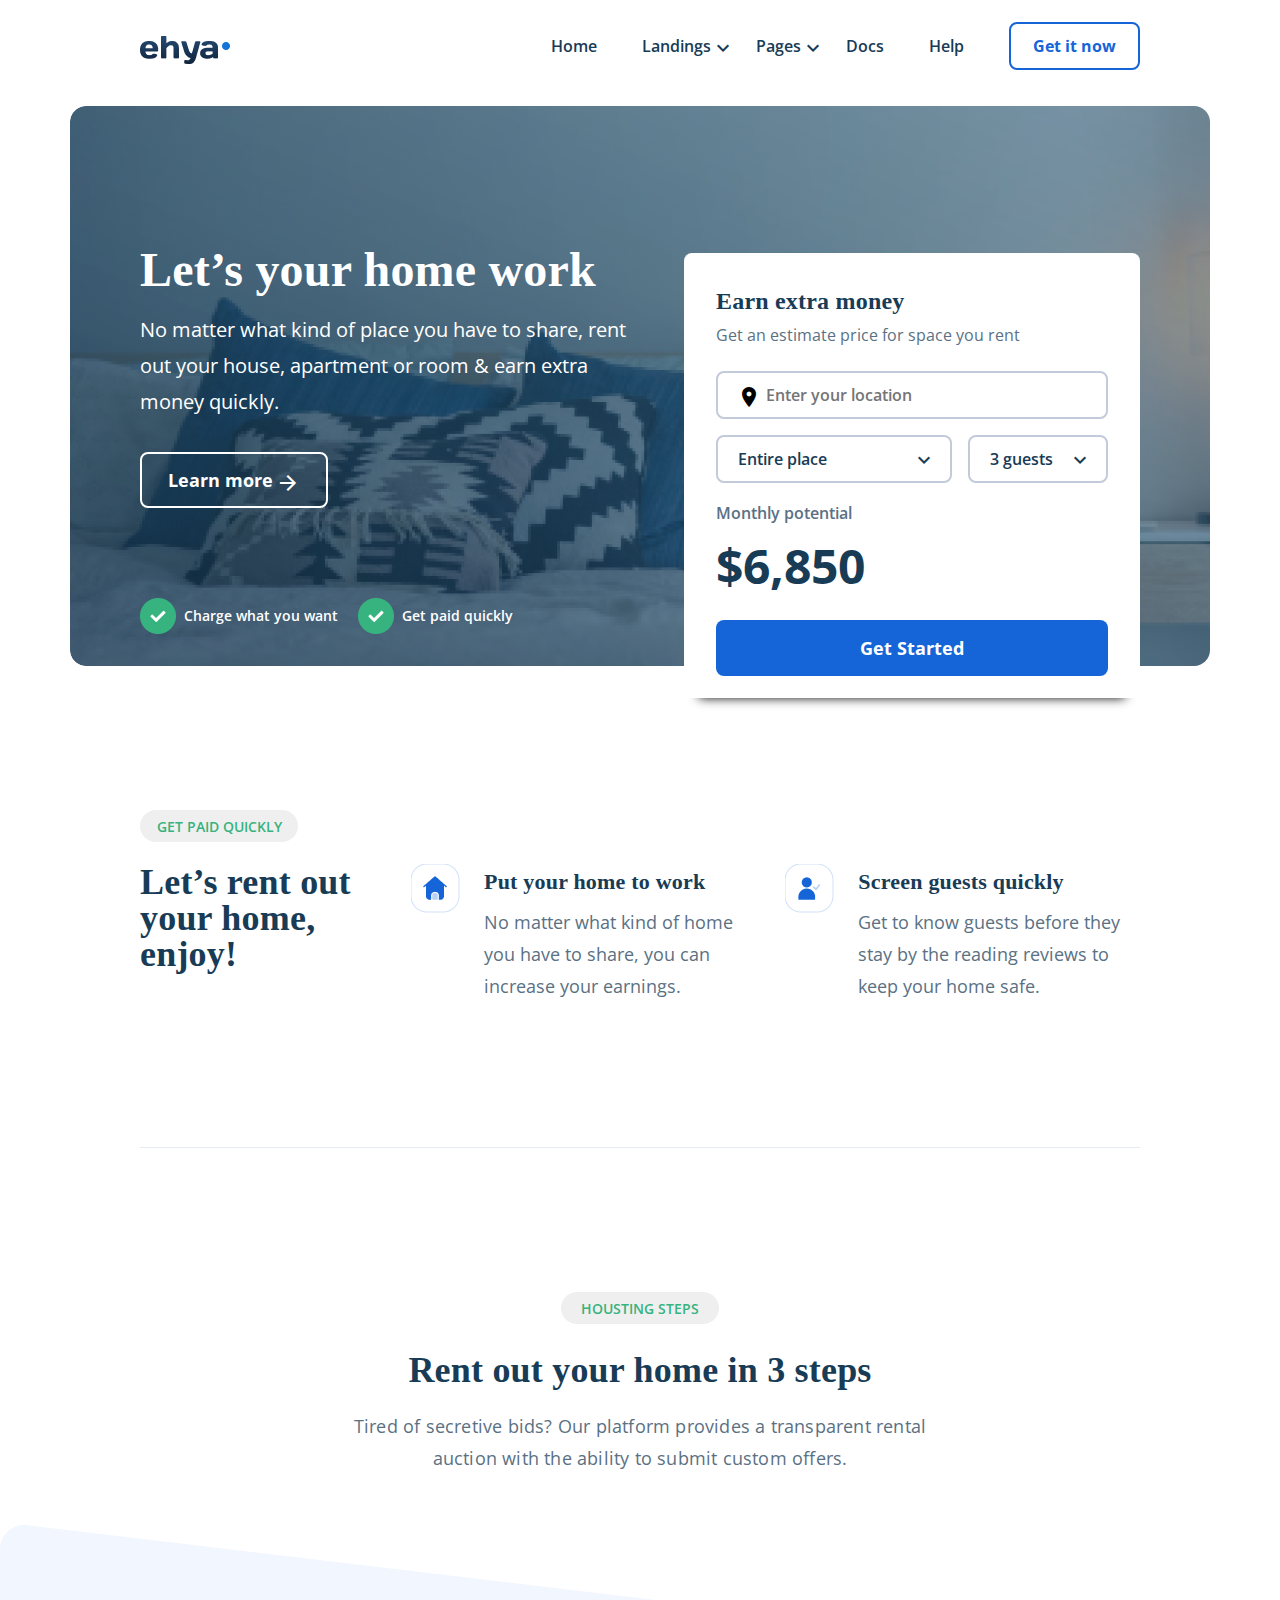
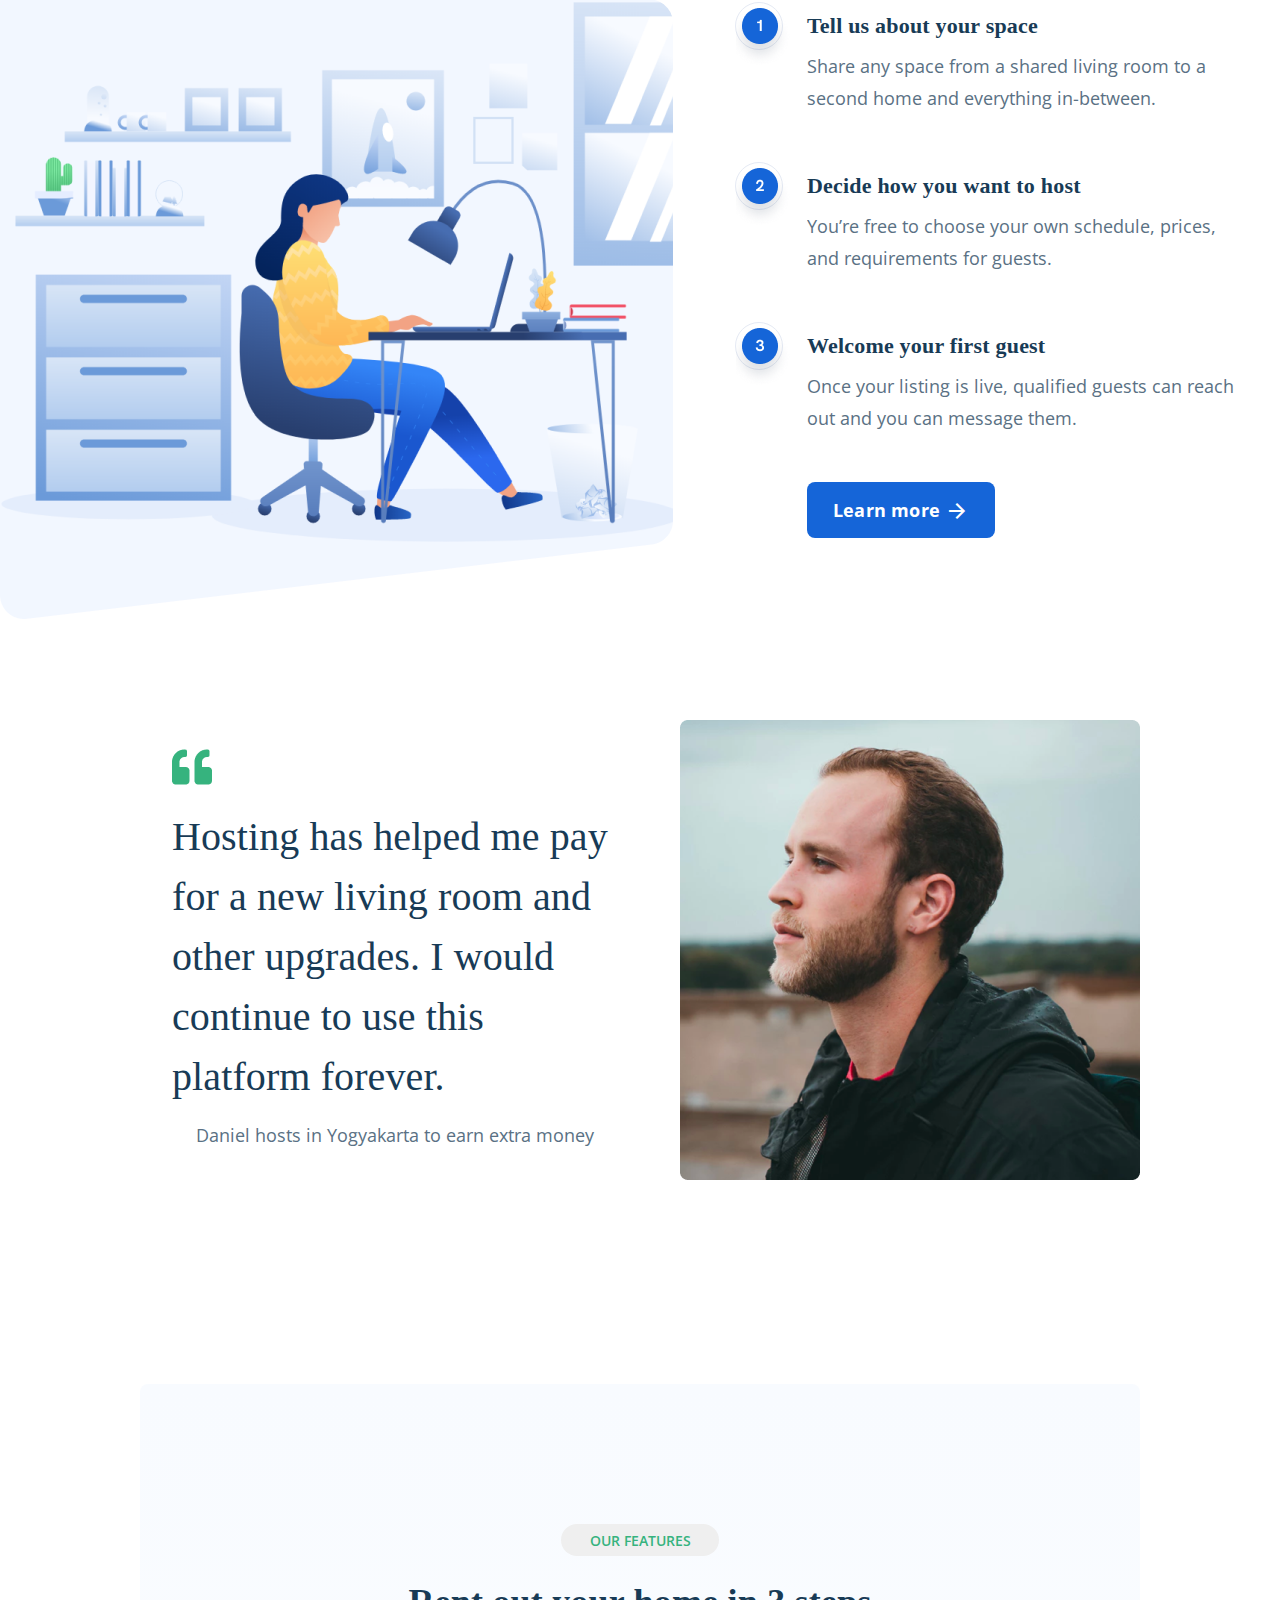
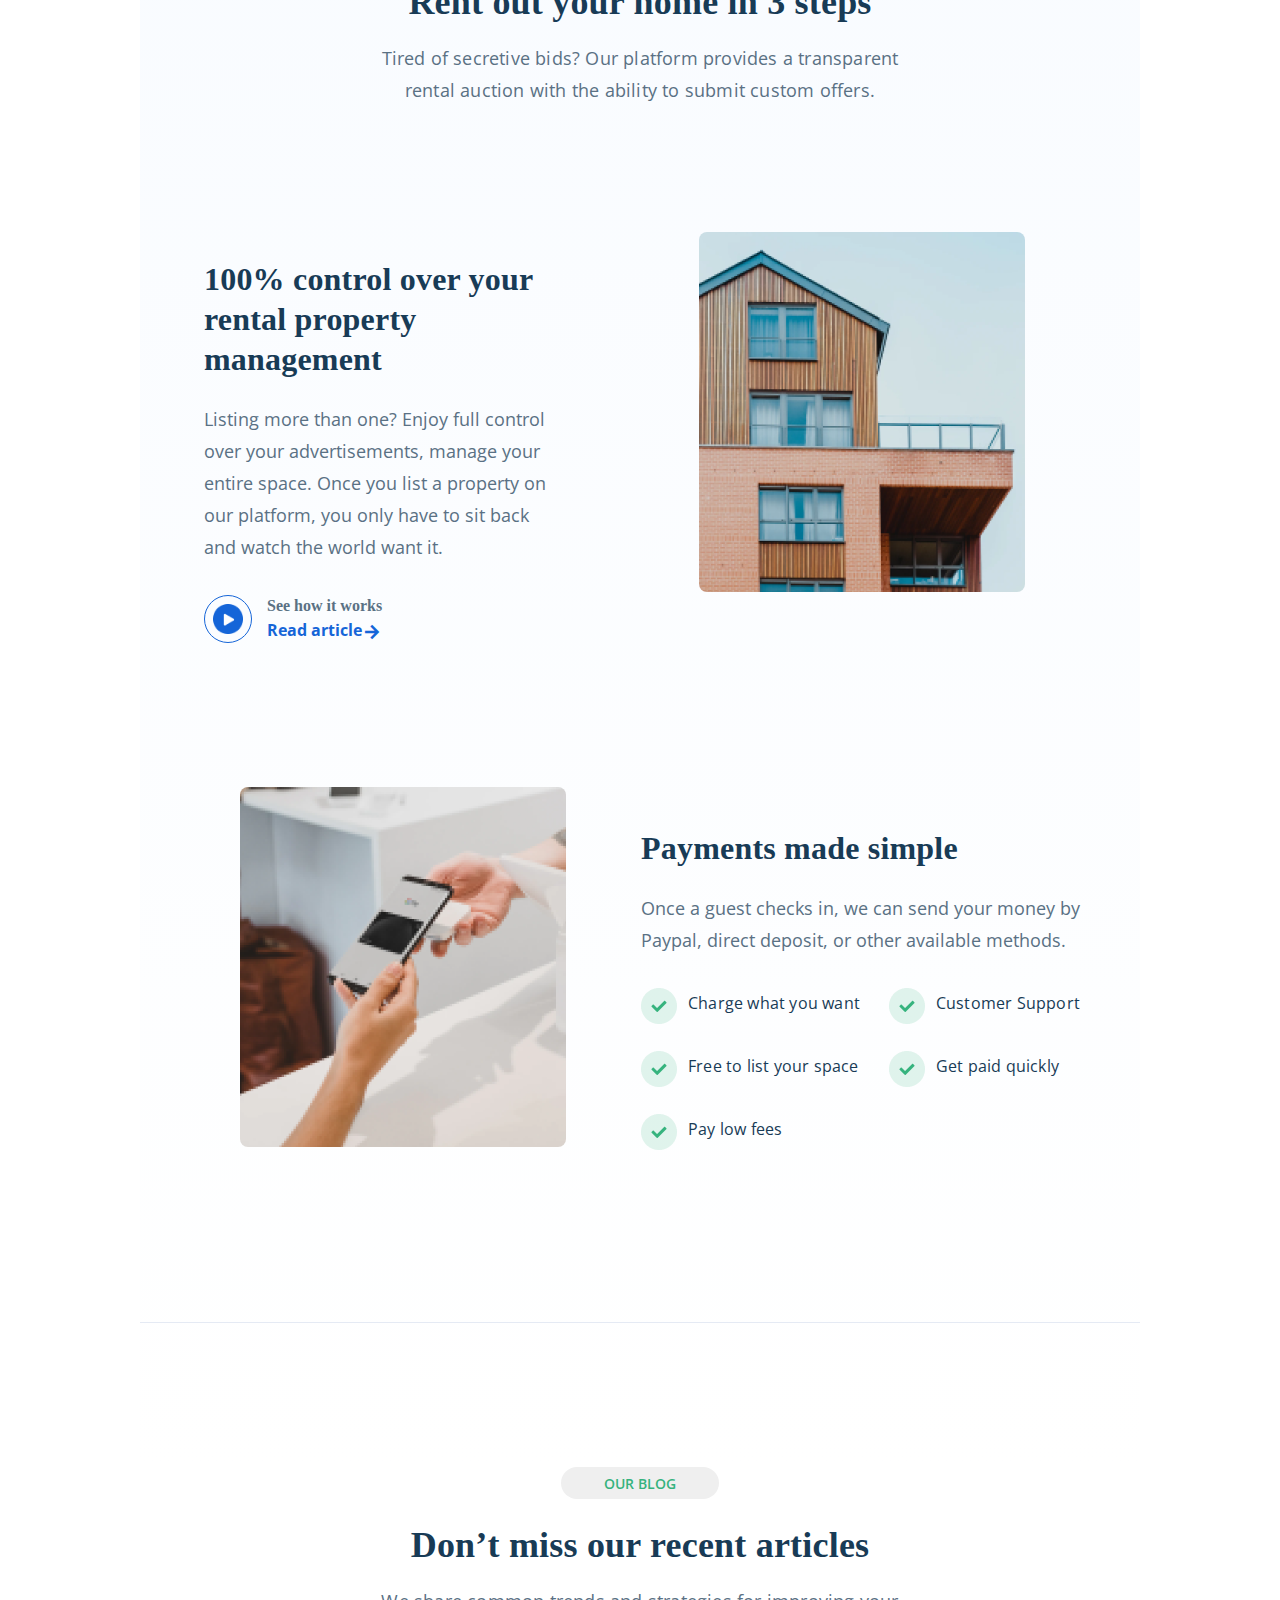
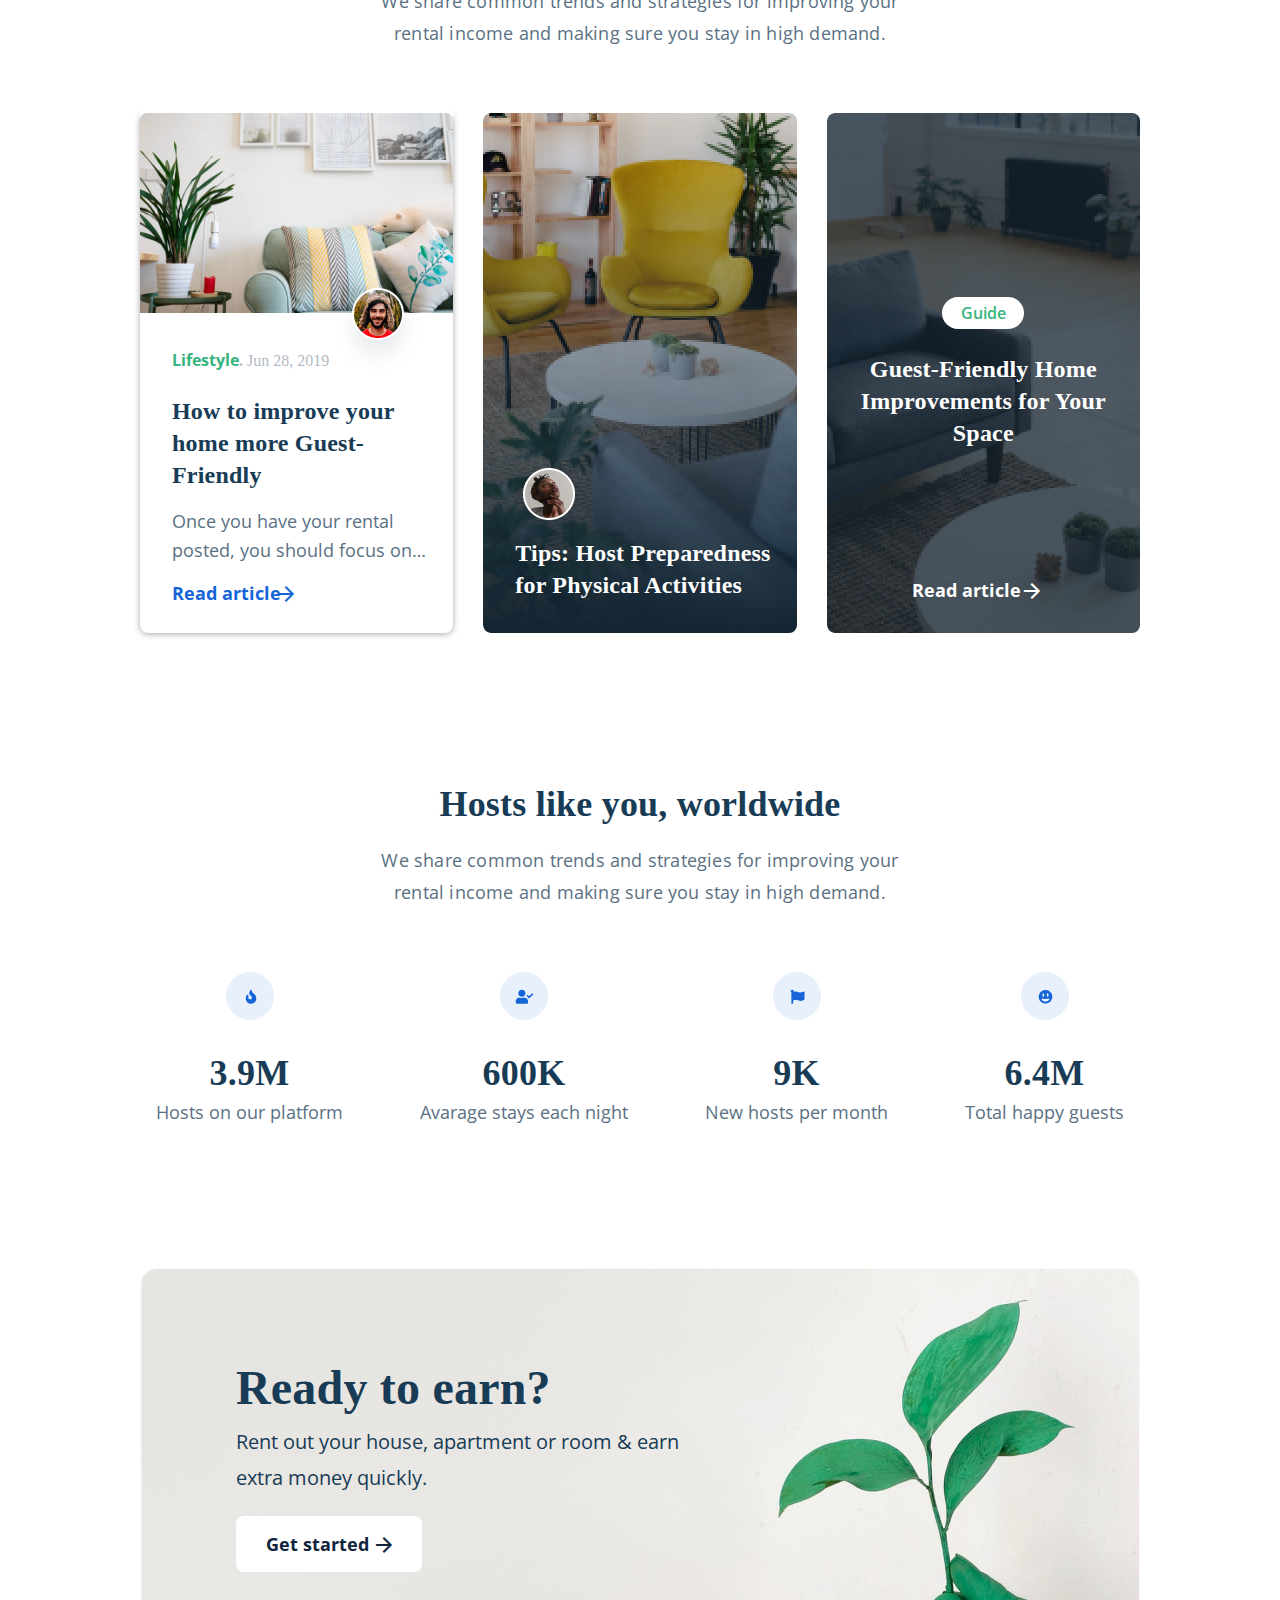
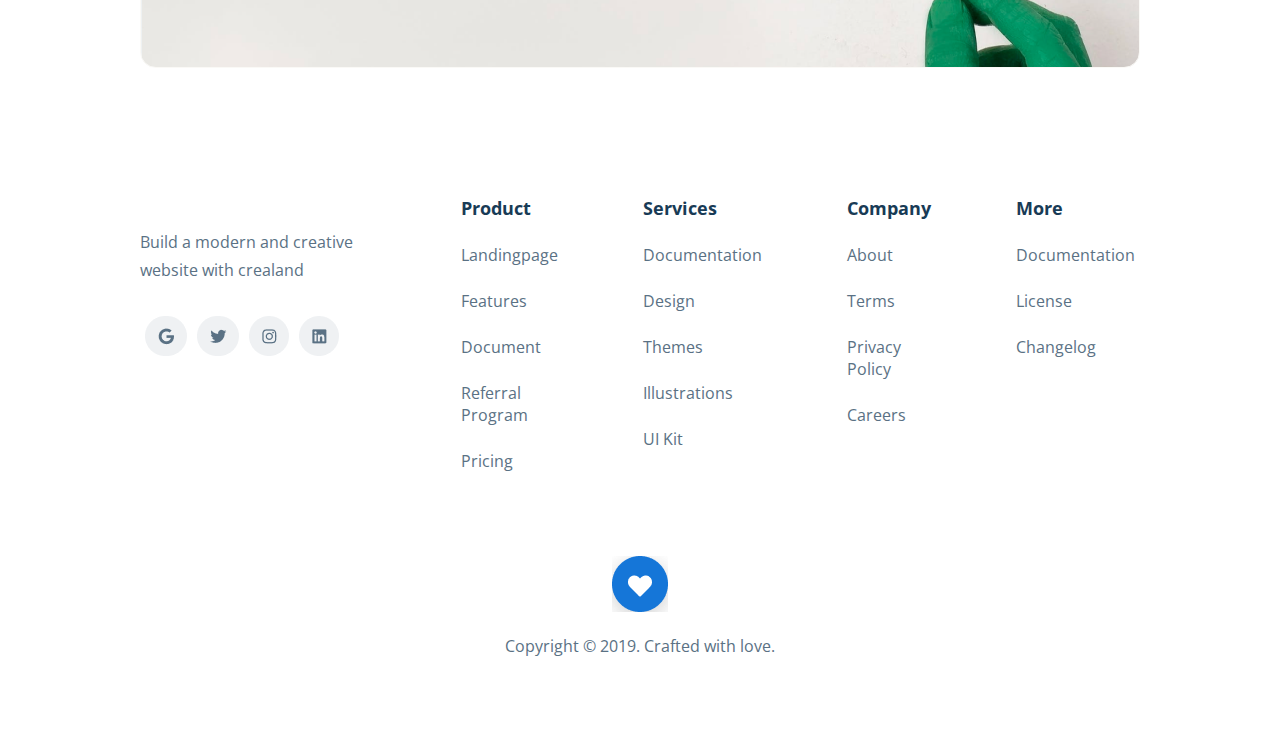
==== commit 9310554e: "dn" ====
--- a/index.html
+++ b/index.html
@@ -15,6 +15,7 @@
 </head>
 
 <body>
+    <!-- upper navigation -->
     <div class="container d-flx-jc-cen">
         <nav class="container-inner d-flx-jc-sb desktop-version">
             <div class="logo">
@@ -31,6 +32,7 @@
                 </ul>
             </div>
         </nav>
+        <!-- nav mobile version -->
         <div class="container-inner tab-mob-version">
             <div class="topnav">
                 <a href="#home" class="active logo-menubar"><img src="./assets/Logo.png" alt=""></a>
@@ -47,7 +49,7 @@
             </div>
         </div>
     </div>
-    <!-- new header start from here-- -->
+    <!-- header start from here-- -->
     <div class="container header d-flx-jc-cen" style="position: relative;">
         <div class="container-inner header-inner">
 
@@ -67,6 +69,7 @@
                     <span>Get paid quickly</span>
                 </div>
             </div>
+            <!-- header card -->
             <div class="card">
                 <div>
                     <h3> Earn extra money</h3>
@@ -87,9 +90,9 @@
         </div>
     </div>
 
-    <!-- get-paid-new start--- -->
-
-    <div class="container d-flx-jc-cen" >
+    <!-- get-paid-quckly start--- -->
+
+    <div class="container d-flx-jc-cen">
         <div class="container-inner">
             <button id="section-btn">GET PAID QUICKLY</button>
             <div class="d-flx Lets-rent">
@@ -124,14 +127,11 @@
             <div class="section-line"></div>
         </div>
     </div>
-    <!-- </div> -->
-
-
-
-
+
+    <!-- housting step -->
 
     <!-- <div class="container"> -->
-    <div class="d-flx-jc-cen">
+    <div class="d-flx-jc-cen container">
         <div style="text-align: center;">
             <button id="section-btn">HOUSTING STEPS</button>
             <h2 class="section-tittle">Rent out your home in 3 steps</h2>
@@ -140,17 +140,14 @@
                 ability to submit custom offers. </p>
         </div>
     </div>
-
+    <!-- housting container used for prevent from margin 0px left and right -->
     <div class="d-flx-jc-cen">
-
         <div class="housting-container">
             <div class="housting-content d-flx">
                 <div class="housting-left-img">
                     <img src="./assets/housting-img-1.png" alt="">
                 </div>
                 <div class="housting-left-content">
-
-                    <!-- start-- -->
                     <div class="housting-right">
                         <div class="d-flx tellUs">
                             <div class="numberCircle">
@@ -191,9 +188,8 @@
         </div>
     </div>
 
-
-    <!-- end-- -->
-    <!-- housting-inner-start---- -->
+    <!-- housting lower -->
+
     <div class="container d-flx-jc-cen">
         <div class="container-inner d-flx housting-lower">
             <div class="housting-lower-left">
@@ -209,16 +205,16 @@
             </div>
         </div>
     </div>
-    <!-- </div> -->
-
-    <!-- feature new start--- -->
+
+    <!-- our features--- -->
+
     <div class="container d-flx-jc-cen">
         <div class="container-inner feature-section">
             <div style="text-align: center;">
                 <button id="section-btn">OUR FEATURES</button>
                 <h2 class="section-tittle">Rent out your home in 3 steps</h2>
                 <p class="section-summary">Tired of secretive bids? Our platform provides a transparent rental auction
-                     with the ability to submit custom offers.  </p>
+                    with the ability to submit custom offers. </p>
             </div>
             <div class="controlOver d-flx">
                 <div class="reantal-property">
@@ -248,7 +244,8 @@
 
             </div>
 
-            <!-- lower-- -->
+            <!-- our features lower-- -->
+
             <div class="paymentMade d-flx-jc-sb">
                 <div class="paymentMade-left">
                     <img src="./assets/money.png" alt="" style="border-radius:8px ;" id="payment-desktp-img">
@@ -282,24 +279,18 @@
                     </div>
                 </div>
             </div>
-
-
             <div class="section-line payment-section-line"></div>
         </div>
-
-    </div>
-    <!-- feature new end--- -->
-
-
-
-    <!-- new  our-blogs start from here-- -->
+    </div>
+
+    <!--our-blogs start from here-- -->
 
     <div class="container d-flx-jc-cen">
         <div class="container-inner">
             <div style="text-align: center;">
                 <button id="section-btn">OUR BLOG</button>
                 <h2 class="section-tittle">Don’t miss our recent articles</h2>
-                <p class="section-summary">We share common trends and strategies for improving your rental 
+                <p class="section-summary">We share common trends and strategies for improving your rental
                     income and making sure you stay in high demand. </p>
             </div>
             <div class="ourBlog-cards d-flx">
@@ -342,15 +333,14 @@
         </div>
     </div>
 
-    <!-- new  our-blogs end here-- -->
-
+    <!-- host like you worldwide -->
 
     <div class="container d-flx-jc-cen ourblogs">
         <div class="container-inner">
             <div style="text-align: center;">
-                <button id="section-btn">GET PAID QUICKLY</button>
+                <!-- <button id="section-btn">GET PAID QUICKLY</button> -->
                 <h2 class="section-tittle">Hosts like you, worldwide</h2>
-                <p class="section-summary">We share common trends and strategies for improving your 
+                <p class="section-summary">We share common trends and strategies for improving your
                     rental income and making sure you stay in high demand. </p>
             </div>
             <div class="d-flx-jc-cen">
@@ -384,6 +374,9 @@
             </div>
         </div>
     </div>
+
+    <!-- ready to earn - ready to earn container used for margin 0px from left and right in tab and mobile -->
+
     <div class="Earn-container d-flx-jc-cen">
         <div class="Earn-container-inner radyToEarn-container readyToEarn-m-t">
             <div class=" readyToEarn">
@@ -394,12 +387,11 @@
             </div>
         </div>
     </div>
+
     <!-- footer--- -->
 
     <div class="container d-flx-jc-cen">
         <div class="container-inner">
-
-
             <footer class="d-flx">
                 <div class="social-media">
                     <img src="./assets/logo.png" alt="">
@@ -448,6 +440,8 @@
                 </div>
             </footer>
 
+            <!-- copyright -->
+
             <div class="copyright d-flx-jc-cen">
                 <div>
                     <img src="./assets/heart.png" alt="">
--- a/style.css
+++ b/style.css
@@ -7,13 +7,11 @@
 
 .container {
     margin: 0px auto;
-    /* background-color: #1E1E1E; */
 }
 
 
 .container-inner {
     width: 1140px;
-    /* background-color: antiquewhite; */
 }
 
 
@@ -35,16 +33,15 @@
     justify-content: space-between;
 }
 
-button {
+/* button {
     position: relative;
 }
 
 button span {
     position: absolute;
     top: 17px;
-    /* right: 11px; */
     right: 26px;
-}
+} */
 
 /* nav-- */
 .tab-mob-version {
@@ -72,8 +69,6 @@
 
 .nav_list {
     margin-bottom: 0px;
-
-
 }
 
 .nav_list ul {
@@ -106,6 +101,70 @@
     background-color: #FFFFFF;
     margin-top: -15px;
 }
+button {
+    position: relative;
+}
+
+button span {
+    position: absolute;
+    top: 17px;
+    right: 26px;
+}
+
+/* mobile nav */
+.logo-menubar{
+    padding: 18px 53px;
+   
+  }
+  
+  .mobile-container {
+      max-width: 480px;
+      margin: auto;
+      height: 500px;
+      color: white;
+      border-radius: 10px;
+    }
+  
+    
+    .topnav {
+      overflow: hidden;
+      position: relative;
+      width: 100%;
+    }
+    
+    .topnav #myLinks {
+      display: none;
+    }
+    .topnav #myLinks a{
+      font-size: 16px;
+      font-weight: 600;
+      color: #183B56;
+      font-family: 'Open Sans', sans-serif;
+      line-height: 21px;
+    }
+    
+    .topnav a {
+      color: #3A4C66;
+      padding: 18px 53px;
+      text-decoration: none;
+      font-size: 17px;
+      display: block;
+    }
+    
+    .topnav a.icon {
+      display: block;
+      position: absolute;
+      right: 0;
+      top: 0;
+    }
+    
+    .active {
+      color: white;
+    }
+  
+    .card{    
+        box-shadow: 0px 15px 10px -15px #111; 
+    }
 
 
 /* header-- */
@@ -143,15 +202,10 @@
 .header-descrip {
     font-size: 20px;
     font-weight: 400;
-    /* letter-spacing: 0.2px; */
     color: #FFFFFF;
     font-family: 'Open Sans', sans-serif;
-    /* margin-bottom: 32px; */
-    /* margin-top: 0px; */
     line-height: 36px;
-    /* padding-right: 10px; */
     padding-right: 10px;
-    /* padding: 0px 10px 0px 0px; */
     margin-bottom: 32px;
 }
 
@@ -200,9 +254,9 @@
 
 }
 
+/* get paid quickly */
 .Lets-rent {
     gap: 30px;
-
 }
 
 .putYour-screenguist {
@@ -218,7 +272,6 @@
     color: #183B56;
     font-family: HK Grotesk;
     margin: 0px;
-    /* padding: 0px 10px; */
     padding: 0px 10px 0px 0px;
 }
 
@@ -244,8 +297,6 @@
     font-weight: 400;
     font-family: 'Open Sans', sans-serif;
     color: #5A7184;
-    /* margin-top: 0px;
-    margin-bottom: 0px; */
     line-height: 32px;
     margin: 0px 0px;
 
@@ -267,7 +318,7 @@
     letter-spacing: 0.2px;
     margin-bottom: 16px;
     margin-top: 0px;
-    padding: 0px 10px;
+    padding: 0px 24px;
     line-height: 48px;
 }
 
@@ -279,12 +330,10 @@
     letter-spacing: 0.2px;
     font-family: 'Open Sans', sans-serif;
     margin-top: 0px;
-    /* padding: 0px 24px; */
+    padding: 0px 24px;
     width: 60%;
     margin: auto;
 }
-
-/* housting-- */
 
 .housting-content {
     margin-top: 48px;
@@ -375,8 +424,8 @@
     font-weight: 400;
     color: #5A7184;
     margin-top: 0px;
-    padding-left: 24px;
-    padding-right: 24px;
+    /* padding-left: 24px; */
+    /* padding-right: 24px; */
 
 }
 
@@ -386,13 +435,10 @@
 
 /* our-feature-- */
 .feature-section {
-    /* margin-top: 144px; */
     padding-top: 140px;
-    /* background-image: url("./assets/backg.png"); */
     background: linear-gradient(#F8FBFF, #FFFFFF);
     border-radius: 8px;
 }
-
 
 .controlOver {
     margin-top: 126px;
@@ -420,7 +466,6 @@
 
 .rental-payment-title {
     margin-top: 0px;
-    /* padding-top: 27px; */
     color: #183B56;
     font-size: 32px;
     letter-spacing: 0.2px;
@@ -466,7 +511,6 @@
 .videoPlayer-btn {
     width: 115px;
     height: 23px;
-    /* border: 1px solid red; */
     position: relative;
     margin-top: 4px;
     text-align: left;
@@ -482,15 +526,15 @@
 
 .videoPlayer-btn i {
     position: absolute;
-    top: 0px;
+    top: 2px;
     right: 0px;
     color: #1565D8;
     font-weight: 600;
+    font-size: 20px;
 }
 
 
 .paymentMade {
-    /* padding-left: 100px; */
     gap: 150px;
     padding-right: 60px;
     padding-left: 100px;
@@ -535,7 +579,6 @@
     text-align: left;
     position: relative;
     width: 360px;
-    /* border: 1px solid red; */
     height: 520px;
     border-radius: 8px;
 }
@@ -550,7 +593,6 @@
     font-size: 16px;
     font-weight: 700;
     font-family: 'Open Sans', sans-serif;
-    /* margin-bottom: 32px; */
 }
 .lifestyle-date{
     font-size: 16px;
@@ -685,7 +727,6 @@
     padding-left: 30px;
 }
 
-
 /* host-worl-wide--- */
 .ourblogs {
     margin-top: 147px;
@@ -697,11 +738,7 @@
 }
 
 .hostWorldwide-card {
-    /* width: 20%; */
-    /* height: 200px; */
-    /* border: 2px solid blue; */
     text-align: center;
-    /* margin-bottom: 111px; */
     padding: 0px 5px;
 }
 
@@ -733,11 +770,7 @@
     color: #5A7184;
     margin-bottom: 0px;
     margin-top: 0px;
-    /* padding-left: 5px; */
-    /* padding-right: 5px; */
-}
-
-
+}
 
 /* ready to earn-- */
 .readyToEarn-m-t
@@ -746,16 +779,12 @@
 }
 
 .readyToEarn {
-    /* height: 410px; */
     background-image: url("./assets/tree.png");
     border: 1px solid #faf9f6;
     border-color: none;
     margin-bottom: 128px;
     padding-left: 95px;
     border-radius: 16px;
-    /* margin-top: 80px !important; */
-
-
 }
 
 .readyToEarn-heading {
@@ -767,9 +796,6 @@
     margin-bottom: 0px;
     font-family: HK Grotesk;
     line-height: 48px;
-
-
-
 }
 
 .readyToEarn-title {
@@ -781,7 +807,6 @@
     line-height: 36px;
     margin-bottom: 20px;
     width: 50%;
-
 }
 
 .readyToEarn-btn {
@@ -799,18 +824,9 @@
     margin-bottom: 95px;
 }
 
-/* footer--- */
-
 /* footer---- */
 footer {
-    /* margin-left: 125px; */
     gap: 75px;
-}
-
-.social-media {
-    /* width: 25%; */
-    /* height: 400px; */
-    /* border: 2px solid red; */
 }
 
 .social-media img {
@@ -843,19 +859,14 @@
 }
 
 .footer-nav {
-    /* width: 70%; */
-    /* height: 400px; */
-    /* border: 2px solid blue; */
     gap: 75px;
 }
 
 .productService {
-    /* width: 42%; */
     gap: 75px;
 }
 
 .companyMore {
-    /* width: 45%; */
     gap: 75px;
 }
 
@@ -869,11 +880,6 @@
     font-weight: 700;
     font-family: 'Open Sans', sans-serif;
 }
-
-.companyMore:last-child {
-    /* margin-right: 50px; */
-}
-
 
 .footer-nav ul li {
     font-size: 16px;
@@ -896,17 +902,14 @@
 }
 .copyright{
     margin-top: 60px;
-}
-
-
-
-/* card--- */
+    margin-bottom: 80px;
+}
+
+
+/*header card--- */
 .card {
     width: 456px;
     height: 445px;
-    /* border: 1px solid blue; */
-    /* padding-top: 32px;
-    padding-left: 32px; */
     padding: 32px 32px 0px 32px;
     background-color: #FFFFFF;
 
@@ -925,9 +928,6 @@
     margin-bottom: 24px;
     margin-top: 0px;
     line-height: 21.79px;
-
-
-
 }
 
 .card h3 {
@@ -943,7 +943,6 @@
 
 .card input {
     height: 48px;
-    /* width: 392px; */
     width: 100%;
     font-size: 16px;
     font-weight: 600;
@@ -1043,6 +1042,4 @@
     font-family: 'Open Sans', sans-serif;
     border-style: none;
     margin-bottom: 32px;
-
-
 }--- a/responsive.css
+++ b/responsive.css
@@ -1,28 +1,34 @@
 @media (min-width: 1400px) {
     .container {
         width: 1320px;
-       
-    }
+
+    }
+
     .container-inner {
         width: 1140px;
     }
 
-    /* for ready  to rean-- */
-    .housting-container{
-        width: 1320px; 
+    /* for ready  to earn-- */
+    .housting-container {
+        width: 1320px;
         margin: 0px auto;
     }
-    .Earn-container-inner{
+    .Earn-container{
+        width: 1320px;
+        margin: 0px auto; 
+    }
+
+    .Earn-container-inner {
         width: 1140px;
     }
-    
+
     /* for housting container */
 
-    .housting-container{
-        width: 1400px; 
+    .housting-container {
+        width: 1400px;
         margin: 0px;
     }
-  
+
 
 }
 
@@ -39,25 +45,24 @@
     }
 
     /* for ready to earn-- */
-    .Earn-container{
-        width: 1140px; 
+    .Earn-container {
+        width: 1140px;
         margin: 0px auto;
     }
-    .Earn-container-inner{
+
+    .Earn-container-inner {
         width: 1000px;
     }
-    .header-inner-btn{
+
+    .header-inner-btn {
         margin-bottom: 90px;
     }
 
     /* housting container-- */
-    .housting-container{
-        width: 100%; 
-        /* background-color: red; */
+    .housting-container {
+        width: 100%;
         margin: 0px;
     }
-    
-   
 
     /* housting-- */
 
@@ -69,12 +74,11 @@
         margin-bottom: 48px;
         padding-right: 45px;
         display: -webkit-box;
-    max-width: 500px;
-    -webkit-line-clamp: 2;
-    -webkit-box-orient: vertical;
-    overflow: hidden;
-    text-overflow: ellipsis;
-    /* padding-right: 20px; */
+        max-width: 500px;
+        -webkit-line-clamp: 2;
+        -webkit-box-orient: vertical;
+        overflow: hidden;
+        text-overflow: ellipsis;
     }
 
     .housting-lower {
@@ -92,9 +96,6 @@
     .paymentMade {
         padding-right: 50px;
         gap: 75px;
-    }
-    .paymentStatus ul li img{
-        /* width: 21%; */
     }
 
     .ourBlog-card-3-read {
@@ -128,29 +129,26 @@
 
     .Earn-container-inner {
         width: 960px;
+        padding: 0px 66px 0px 66px;
     }
 
     /* housting container */
-    .housting-container{
-        /* width: 100%;  */
+    .housting-container {
         width: 960px;
-        /* background-color: red; */
-        /* margin: 0px; */
         margin: 0px auto;
     }
+
+    /* nav */
 
     .nav_list ul {
         gap: 35px;
     }
-
-
 
     .card {
         top: 446px;
         right: 252px;
         text-align: left;
 
-
     }
 
     /* header */
@@ -197,14 +195,12 @@
         gap: 20px;
     }
 
-    /* new */
-
     #section-btn {
         display: block;
         margin: 0px auto 16px auto;
     }
 
-
+    /* housting */
 
     .housting-left-img {
         width: 100%;
@@ -212,7 +208,6 @@
 
     .housting-left-img img {
         width: 100%;
-        /* height: 100%; */
     }
 
     .housting-right {
@@ -223,9 +218,10 @@
         margin-bottom: 25px;
         line-height: 30px;
         padding-right: 20px;
-       
-    }
-    .houstin-right-title{
+
+    }
+
+    .houstin-right-title {
         padding-right: 20px;
     }
 
@@ -249,6 +245,7 @@
         margin-bottom: 140px;
     }
 
+    /* our feature */
 
     .feature-section {
         padding-top: 140px !important;
@@ -270,19 +267,22 @@
     }
 
     .paymentStatus ul li {
-        font-size: 13px;
-    }
-
-    .paymentStatus ul li img {
-        /* width: 26%; */
-    }
-    .paymentStatus ul li span{
+        font-size: 14px;
+    }
+    .paymentStatus ul li img{
+        width: 13%;
+    }
+
+    .paymentStatus ul li span {
         padding-right: 0px;
+        padding-left: 5px;
+        padding-top: 0px;
     }
 
     .paymentMade {
         padding-right: 0px;
         gap: 51px;
+        gap: 43px;
     }
 
     /* our-blogs--- */
@@ -311,15 +311,15 @@
         bottom: 18px;
     }
 
+    /* ready to earn */
+
     .readyToEarn {
-        padding-left: 45px;
+        /* padding-left: 45px; */
         margin-bottom: 75px;
     }
 
     .readyToEarn-m-t {
         margin-top: 100px;
-
-        /* hello-- */
     }
 
     /* footer-- */
@@ -343,7 +343,6 @@
         gap: 45px;
     }
 
-
 }
 
 @media (min-width: 768px)and (max-width: 992px) {
@@ -355,22 +354,21 @@
     .container-inner {
         width: 720px;
     }
-
+ 
     /* for ready to earn-- */
     .Earn-container {
         width: 100%;
         margin: 0px auto;
-        /* margin-top: 80px; */
     }
 
     .Earn-container-inner {
         width: 100%;
     }
+
     /* housting container */
 
-    .housting-container{
-        width: 720px; 
-        /* background-color: red; */
+    .housting-container {
+        width: 720px;
         margin: 0px auto;
     }
 
@@ -389,7 +387,7 @@
 
     }
 
-
+    /* header */
     .header {
         background-image: url("./assets/tab-header.png");
         height: 587px;
@@ -408,7 +406,7 @@
     .header-descrip {
         margin-bottom: 24px;
         margin-top: 8px;
-        padding: 0px 39px 0px 39px;
+        padding: 0px 39px 0px 45px;
 
 
     }
@@ -421,11 +419,7 @@
         justify-content: center;
     }
 
-    .header-inner-btn {
-        /* margin-bottom: 81px; */
-    }
-
-    /* card-- */
+    /* header card-- */
     .card {
         top: 468px;
         right: 132px;
@@ -467,7 +461,8 @@
         margin-bottom: 80px;
 
     }
-    .section-summary{
+
+    .section-summary {
         width: 80%;
     }
 
@@ -480,6 +475,9 @@
     .housting-content {
         display: block;
         margin-top: 56px;
+    }
+    .housting-left-img{
+        text-align: center;
     }
 
     .tellUs {
@@ -552,7 +550,6 @@
     /* our feature--- */
 
     .feature-section {
-        /* margin-top: 80px; */
         padding-top: 80px;
     }
 
@@ -593,19 +590,19 @@
         gap: 38px;
     }
 
-    .paymentStatus ul li img {
-        /* width: 21%; */
-    }
-    .paymentStatus ul li span{
+    .paymentStatus ul li span {
         padding-right: 8px;
-        /* line-height: 15px; */
+        padding-top: 0px;
+    }
+    
+    .paymentStatus ul li img{
+        width: 11%;
     }
 
     .payment-section-line {
         margin-top: 107px;
         margin-bottom: 90px;
     }
-
 
     /* my-blogs--- */
     .ourBlog-cards {
@@ -620,11 +617,13 @@
     .ourblogs {
         margin-top: 124px;
     }
-    .card-1-title{
+
+    .card-1-title {
         font-size: 22px;
         line-height: 32px;
     }
-    .ourBlog-card-2-title{
+
+    .ourBlog-card-2-title {
         font-size: 22px;
         line-height: 32px;
     }
@@ -636,7 +635,6 @@
 
     /* host-world-wide-- */
 
-
     .hostWorldwide-inner {
         display: block;
     }
@@ -644,8 +642,9 @@
     .hostAvarage {
         margin-bottom: 65px;
     }
-    .newTotal{
-        gap :96px
+
+    .newTotal {
+        gap: 96px
     }
 
     /* ready-to-earn--- */
@@ -687,7 +686,6 @@
 
     .companyMore {
         width: auto;
-        /* padding-top: 24px; */
     }
 
     .productService-last-row {
@@ -696,6 +694,11 @@
 
     .companyMore-last-row li {
         padding-right: 15px;
+    }
+
+    .copyright {
+        margin-bottom: 60px;
+        margin-top: 36px;
     }
 
 
@@ -715,18 +718,16 @@
     /* for ready to earn-- */
     .Earn-container {
         width: 100%;
-        /* margin: 0px auto; */
-        /* margin-top: 80px; */
     }
 
     .Earn-container-inner {
         width: 100%;
     }
+
     /* housting container-- */
 
-    .housting-container{
-        width: 540px; 
-        /* background-color: red; */
+    .housting-container {
+        width: 540px;
         margin: 0px auto;
     }
 
@@ -745,12 +746,11 @@
 
     }
 
+    /* nav */
+
     .topnav a {
         padding: 23px 18px;
     }
-
-
-
 
     /* header--- */
     .header {
@@ -797,7 +797,6 @@
 
     /* get paid quickly--- */
 
-
     .section-tittle {
         margin-top: 24px;
         font-size: 28px;
@@ -829,7 +828,7 @@
     }
 
     .Lets-rent-title {
-        padding: 0px 24spx;
+        padding: 0px 24px;
         text-align: center;
         margin-bottom: 40px;
         margin-top: 26px;
@@ -840,6 +839,8 @@
         font-size: 20px;
         line-height: 24px;
         margin-top: 0px;
+        padding-left: 24px;
+        padding-right: 24px;
     }
 
     .putYour-screenguist-icon {
@@ -874,7 +875,7 @@
     }
 
     .houstin-right-para {
-        padding-right: 0px;
+        padding-right: 24px;
         padding-left: 24px;
         margin-left: 0px;
         margin-bottom: 40px;
@@ -885,6 +886,8 @@
     .houstin-right-title {
         margin: 23px 0px 7px 0px;
         padding-right: 0px;
+        padding-left: 24px;
+        padding-right: 24px;
 
     }
 
@@ -918,7 +921,6 @@
     .housting-lower-left {
         padding: 0px;
         text-align: center;
-        /* padding-left: 0px; */
 
     }
 
@@ -934,6 +936,8 @@
     .housting-lower-title {
         font-size: 16px;
         line-height: 21.79px;
+        margin-left: 24px;
+        margin-right: 24px;
     }
 
     .housting-lower-right {
@@ -942,7 +946,6 @@
 
     /* our feature-- */
     .feature-section {
-        /* margin-top: 80px; */
         padding-top: 80px;
     }
 
@@ -970,22 +973,17 @@
     .paymentMade {
         display: block;
         padding: 0px;
-        /* justify-content: center; */
     }
 
     .reantal-property {
         padding: 64px 0px 0px 0px;
-
-        /* margin-top: 64px; */
-        /* padding-top: 0px; */
-        /* padding-left: 0px; */
         text-align: center;
     }
 
     .rental-payment-title-descrip {
         font-size: 16px;
         line-height: 28px;
-        padding: 0px 20px;
+        padding: 0px 24px;
         margin-bottom: 24px;
     }
 
@@ -1000,7 +998,6 @@
     }
 
     .paymentStatus ul li {
-        /* margin: auto; */
         justify-content: center;
         margin-bottom: 20px;
     }
@@ -1033,10 +1030,7 @@
         margin-top: 80px;
     }
 
-
-    /* here */
-
-    .lifestyle{
+    .lifestyle {
         font-size: 14px;
         line-height: 20px;
     }
@@ -1046,8 +1040,6 @@
         display: block;
         margin-top: 0px;
     }
-
-
 
     .hostAvarage {
         display: block;
@@ -1122,12 +1114,10 @@
 
     .footer-nav {
         display: block;
-        /* width: 95%; */
         height: auto;
     }
 
     .productService {
-        /* width: 100%; */
         padding-left: 20px;
         justify-content: center;
         gap: 140px;
@@ -1140,8 +1130,8 @@
         padding-right: 20px;
     }
 
+    /* footer */
     .companyMore {
-        /* width: 100%; */
         justify-content: center;
         gap: 168px;
         margin-top: 25px;
@@ -1155,9 +1145,8 @@
     .companyMore-last-row li {
         padding-right: 20px;
     }
-
-    .companyMore {
-        /* padding-left: 20px; */
+    .copyright{
+        display: none;
     }
 }
 
@@ -1173,28 +1162,21 @@
 
     /* for ready to earn-- */
 
-    .Earn-container{
-        width: 100%; 
+    .Earn-container {
+        width: 100%;
         margin: 0px auto;
-        /* margin-top: 80px; */
-    }
-    .Earn-container-inner{
+    }
+
+    .Earn-container-inner {
         width: 100%;
     }
 
     /* housting container-- */
-    .housting-container{
-        width: 100%; 
-        /* background-color: red; */
-        /* margin: 0px auto; */
-    }
-
-    .container-inner {
-        /* width: 720px; */
+    .housting-container {
+        width: 100%;
     }
 
     /* top nav-- */
-
     .tab-mob-version {
         display: block;
 
@@ -1240,7 +1222,7 @@
     .header-descrip {
         font-size: 20px;
         line-height: 28px;
-        margin-bottom: 20px;
+        margin-bottom: 17px;
         padding-left: 0px;
         display: -webkit-box;
         max-width: 400px;
@@ -1252,7 +1234,7 @@
     }
 
     .header-inner-btn {
-        margin-bottom: 31px;
+        margin-bottom: 34px;
     }
 
     .header-icons {
@@ -1260,13 +1242,9 @@
         display: none;
     }
 
-    /* card-- */
+    /* header card-- */
 
     .card {
-        /* left: 24px;
-        top: 367px; */
-
-        /* top: 367px; */
         top: 127%;
         left: 50%;
         margin-right: -50%;
@@ -1320,9 +1298,6 @@
         margin-bottom: 10px;
     }
 
-    /* new-- */
-
-
     .section-tittle {
         margin-top: 24px;
         font-size: 28px;
@@ -1340,6 +1315,7 @@
         margin: auto;
     }
 
+    /* get paid quickly */
     .Lets-rent {
         display: block;
     }
@@ -1354,7 +1330,7 @@
     }
 
     .Lets-rent-title {
-        padding: 0px 24spx;
+        padding: 0px 24px;
         text-align: center;
         margin-bottom: 40px;
         margin-top: 26px;
@@ -1365,6 +1341,8 @@
         font-size: 20px;
         line-height: 24px;
         margin-top: 0px;
+        padding-left: 24px;
+        padding-left: 24px;
     }
 
     .putYour-screenguist-icon {
@@ -1409,7 +1387,8 @@
 
     .houstin-right-title {
         margin: 23px 0px 7px 0px;
-        padding-right: 0px;
+        padding-left: 24px;
+        padding-right: 24px;
 
     }
 
@@ -1431,8 +1410,6 @@
         margin: auto;
     }
 
-    /* ready to earn-- */
-
     .housting-lower {
         margin-top: 88px;
         display: block;
@@ -1443,7 +1420,6 @@
     .housting-lower-left {
         padding: 0px;
         text-align: center;
-        /* padding-left: 0px; */
 
     }
 
@@ -1459,6 +1435,8 @@
     .housting-lower-title {
         font-size: 16px;
         line-height: 21.79px;
+        margin-left: 24px;
+        margin-right: 24px;
     }
 
     .housting-lower-right {
@@ -1467,7 +1445,6 @@
 
     /* our feature-- */
     .feature-section {
-        /* margin-top: 80px; */
         padding-top: 80px;
     }
 
@@ -1541,51 +1518,59 @@
     }
 
     /* our-blogs--- */
-    .cards{
+    .cards {
         width: 300px;
         height: 440px;
     }
 
-    /* new card-- */
-    .ourBlog-card-1-content{
+    .ourBlog-card-1-content {
         padding-top: 26px;
         padding-left: 26px;
     }
-    .card-1-img{
+
+    .card-1-img {
         top: 161px;
     }
+
     .lifestyle {
         font-size: 14px;
         line-height: 20px;
     }
-    .card-1-title{
+
+    .card-1-title {
         font-size: 20px;
         margin-top: 16px;
         line-height: 24px;
     }
-    .card-1-descript{
+
+    .card-1-descript {
         font-size: 16px;
         line-height: 28px;
     }
 
-    .read-article{
+    .read-article {
         font-size: 16px;
 
     }
-    button span{
+
+    button span {
         right: 34px;
     }
-    .ourBlog-card-2-title{
+
+    .ourBlog-card-2-title {
         font-size: 21px;
     }
-    .card-2-img{
+
+    .card-2-img {
         left: 0px;
         top: 264px;
     }
-    .ourBlog-card-3-title{
+
+    .ourBlog-card-3-title {
         font-size: 21px;
     }
-    .ourBlog-card-3-read{
+
+    .ourBlog-card-3-read {
         left: 61px;
         width: 195px;
     }
@@ -1608,8 +1593,6 @@
         margin-top: 0px;
     }
 
-
-
     .hostAvarage {
         display: block;
     }
@@ -1635,6 +1618,7 @@
         background-image: url("./assets/tree-tab.png");
         border-radius: 0px;
     }
+
     .readyToEarn-heading {
         margin-top: 64px;
         font-size: 28px;
@@ -1718,12 +1702,8 @@
     .companyMore-last-row li {
         padding-right: 20px;
     }
-
-    .companyMore {
-        /* padding-left: 20px; */
-    }
-
-
-
+    .copyright{
+        display: none;
+    }
 
 }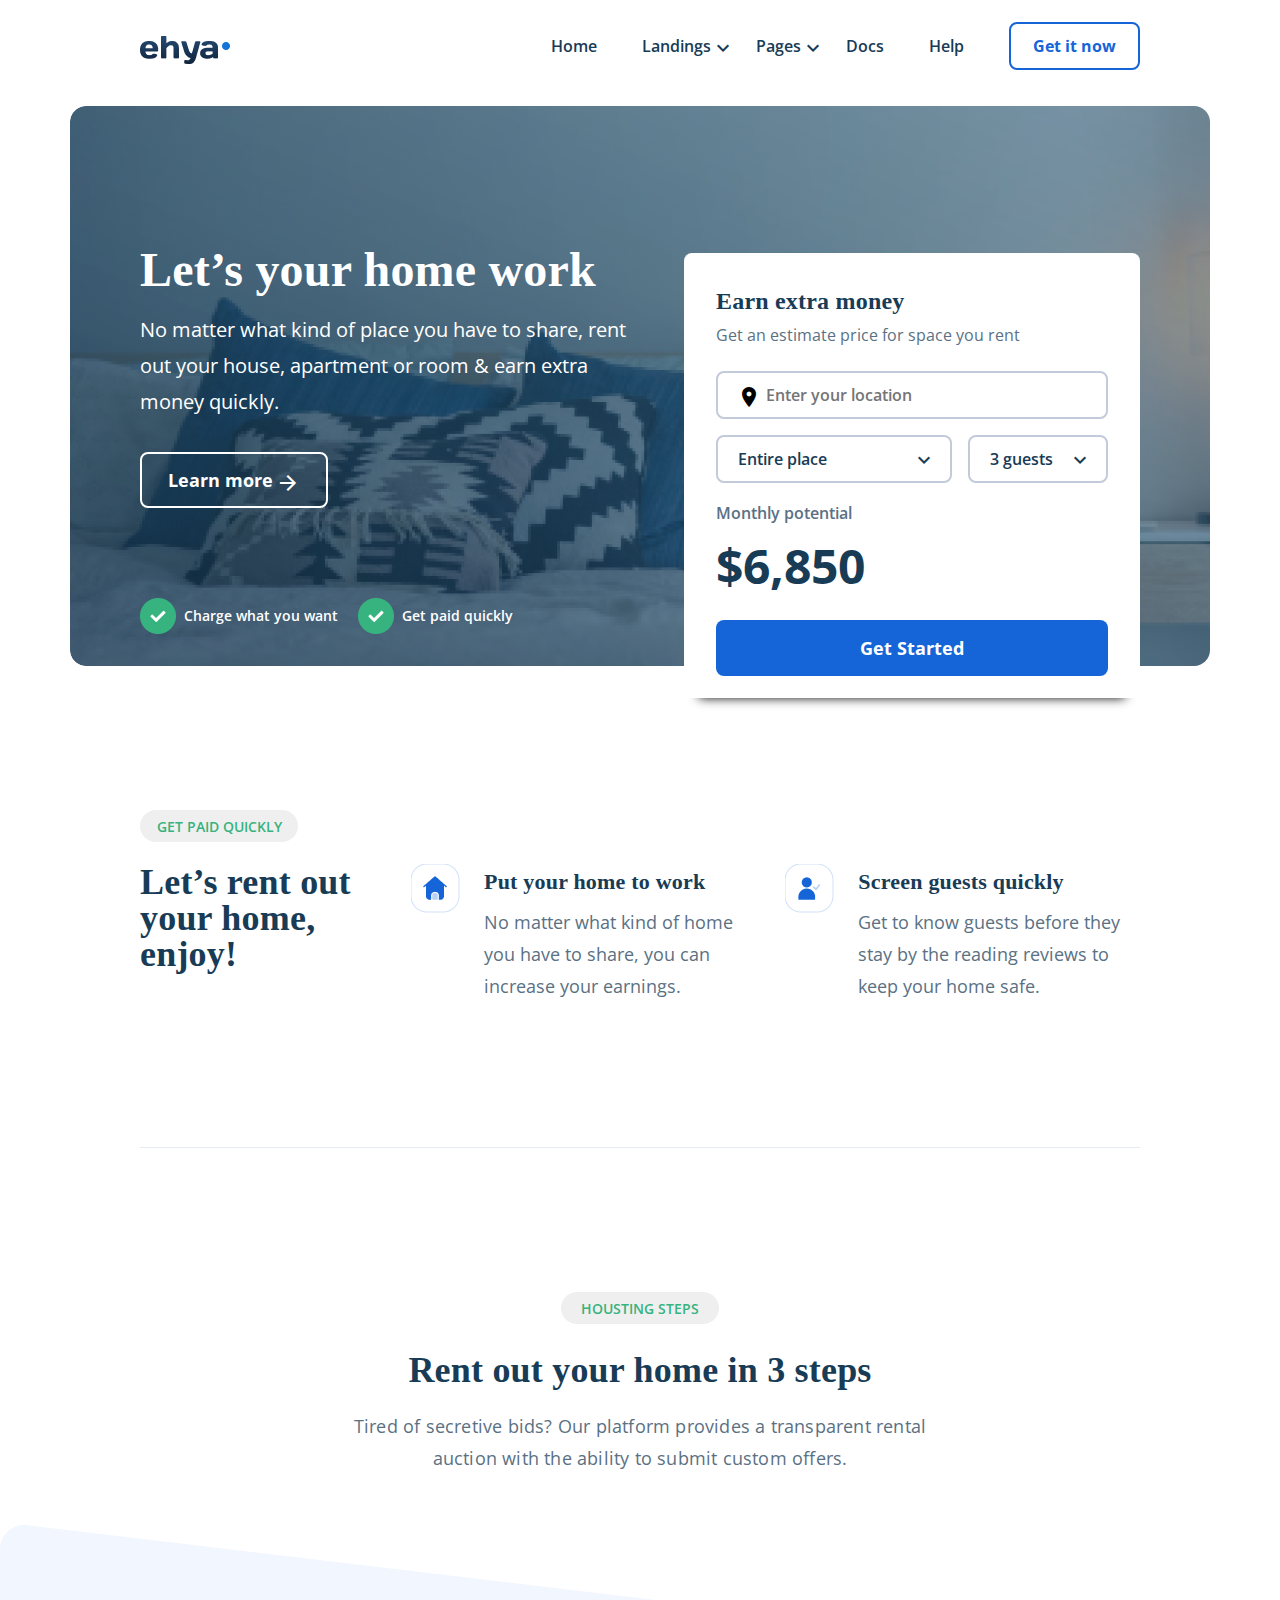
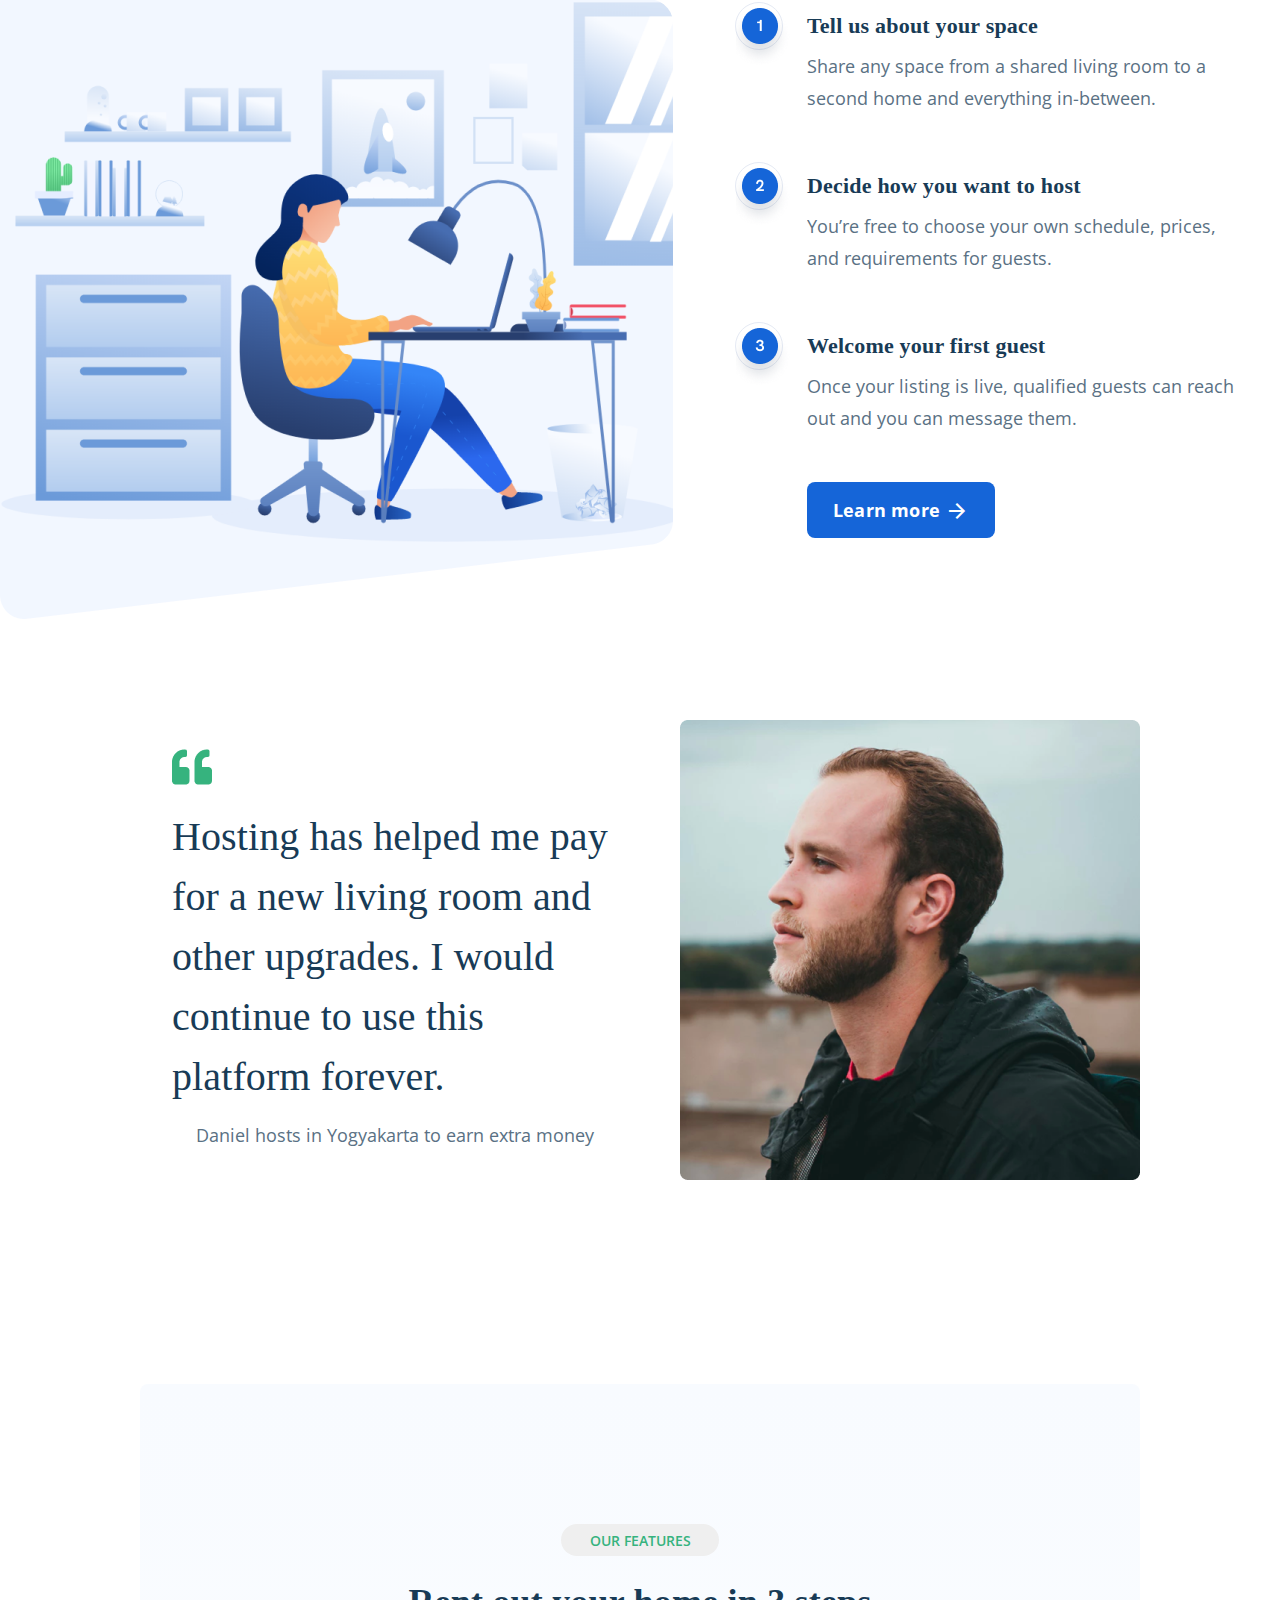
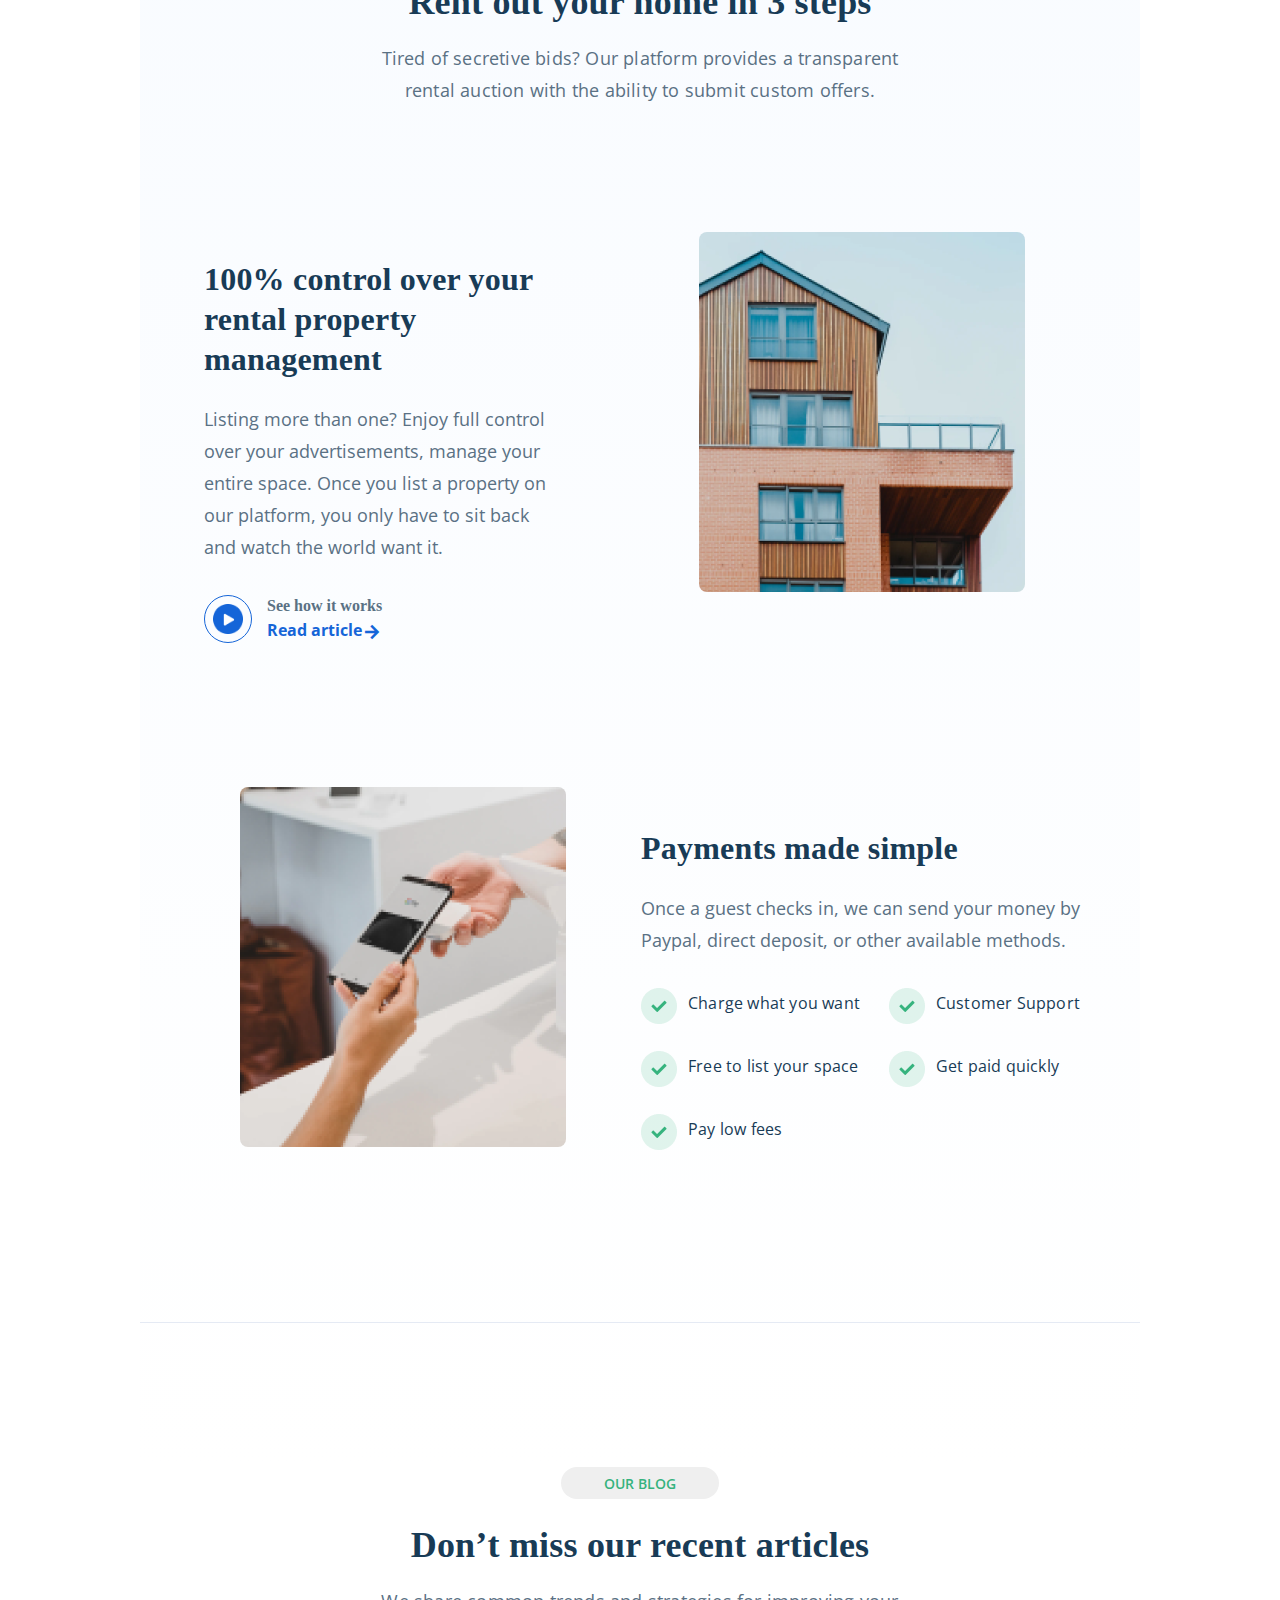
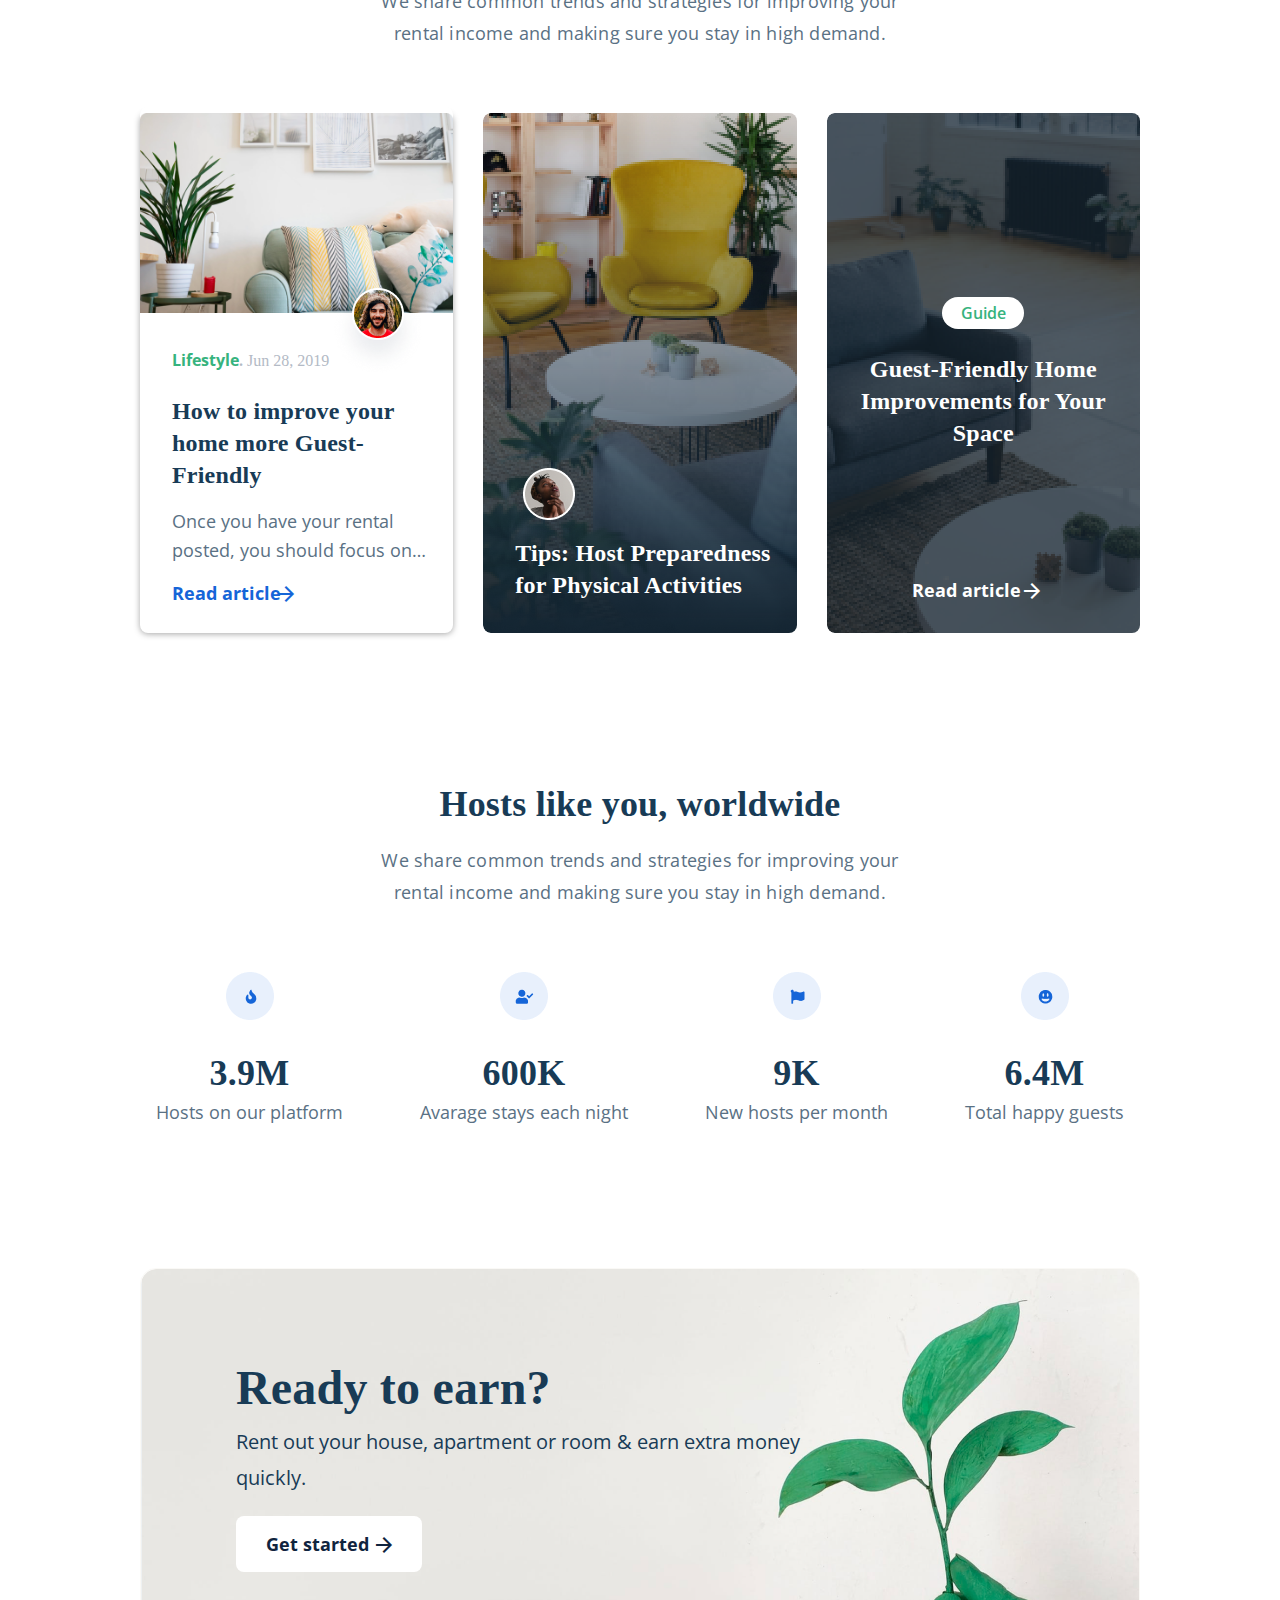
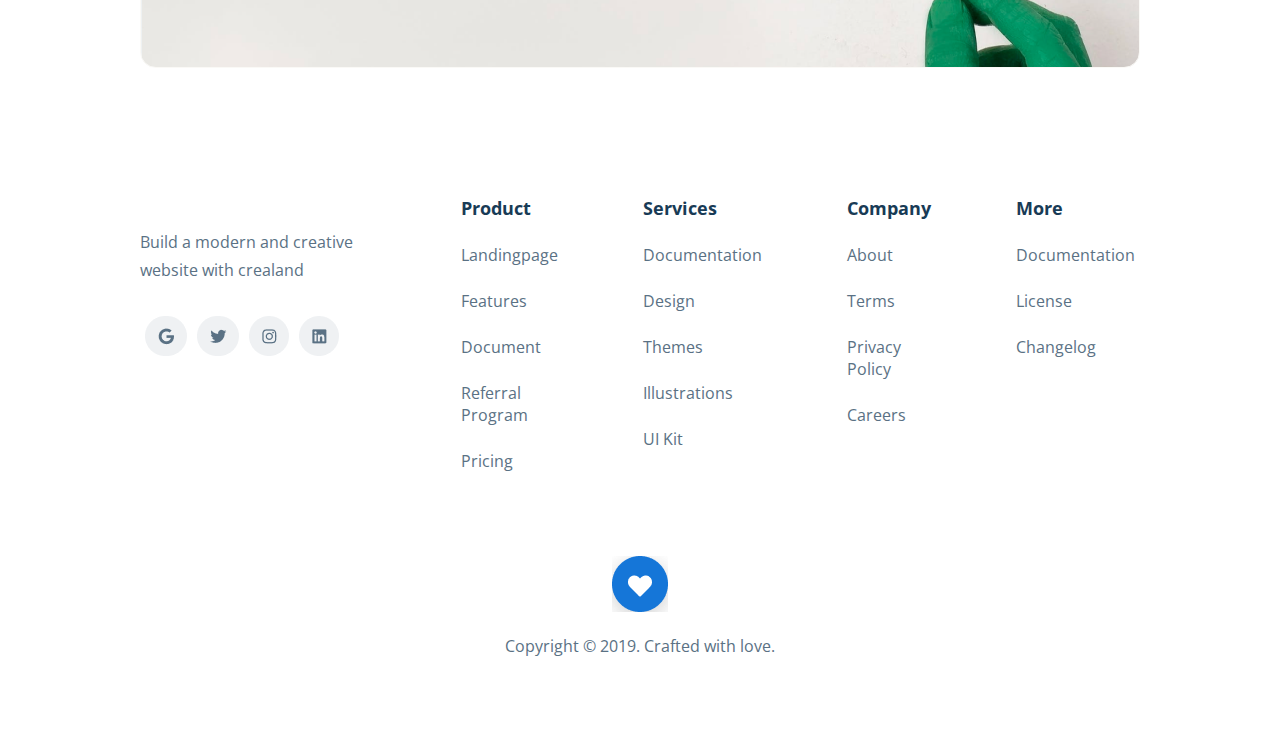
==== commit fba36e09: "done" ====
--- a/index.html
+++ b/index.html
@@ -11,6 +11,7 @@
     <link rel="stylesheet" href="new.css">
     <link rel="stylesheet" href="style.css">
     <link rel="stylesheet" href="responsive.css">
+    <!-- <link rel="stylesheet" href="containers.css"> -->
     <title>Ehya</title>
 </head>
 
@@ -208,8 +209,8 @@
 
     <!-- our features--- -->
 
-    <div class="container d-flx-jc-cen">
-        <div class="container-inner feature-section">
+    <div class="feature-container d-flx-jc-cen">
+        <div class="feature-container-inner feature-section">
             <div style="text-align: center;">
                 <button id="section-btn">OUR FEATURES</button>
                 <h2 class="section-tittle">Rent out your home in 3 steps</h2>
--- a/style.css
+++ b/style.css
@@ -32,16 +32,6 @@
     display: flex;
     justify-content: space-between;
 }
-
-/* button {
-    position: relative;
-}
-
-button span {
-    position: absolute;
-    top: 17px;
-    right: 26px;
-} */
 
 /* nav-- */
 .tab-mob-version {
@@ -424,8 +414,6 @@
     font-weight: 400;
     color: #5A7184;
     margin-top: 0px;
-    /* padding-left: 24px; */
-    /* padding-right: 24px; */
 
 }
 
@@ -806,7 +794,7 @@
     font-family: 'Open Sans', sans-serif;
     line-height: 36px;
     margin-bottom: 20px;
-    width: 50%;
+    width: 67%;
 }
 
 .readyToEarn-btn {
--- a/responsive.css
+++ b/responsive.css
@@ -13,9 +13,10 @@
         width: 1320px;
         margin: 0px auto;
     }
-    .Earn-container{
+
+    .Earn-container {
         width: 1320px;
-        margin: 0px auto; 
+        margin: 0px auto;
     }
 
     .Earn-container-inner {
@@ -27,6 +28,17 @@
     .housting-container {
         width: 1400px;
         margin: 0px;
+    }
+
+    /* feature-container */
+    .feature-container {
+        width: 1320px;
+        margin: 0px auto;
+
+    }
+
+    .feature-container-inner {
+        width: 1140px;
     }
 
 
@@ -62,6 +74,17 @@
     .housting-container {
         width: 100%;
         margin: 0px;
+    }
+
+    /* feature- container */
+    .feature-container {
+        width: 1140px;
+        margin: 0px auto;
+
+    }
+
+    .feature-container-inner {
+        width: 1000px;
     }
 
     /* housting-- */
@@ -138,6 +161,18 @@
         margin: 0px auto;
     }
 
+    /* feature containe */
+    .feature-container {
+        width: 960px;
+        margin: 0px auto;
+
+    }
+
+    .feature-container-inner {
+        width: 960px;
+        padding: 0px 66px 0px 66px;
+    }
+
     /* nav */
 
     .nav_list ul {
@@ -253,7 +288,7 @@
 
     .controlOver {
         gap: 67px;
-        padding-right: 51px;
+        padding-right: 0px;
         margin-bottom: 100px;
         margin-top: 100px;
     }
@@ -269,7 +304,8 @@
     .paymentStatus ul li {
         font-size: 14px;
     }
-    .paymentStatus ul li img{
+
+    .paymentStatus ul li img {
         width: 13%;
     }
 
@@ -314,7 +350,6 @@
     /* ready to earn */
 
     .readyToEarn {
-        /* padding-left: 45px; */
         margin-bottom: 75px;
     }
 
@@ -354,7 +389,7 @@
     .container-inner {
         width: 720px;
     }
- 
+
     /* for ready to earn-- */
     .Earn-container {
         width: 100%;
@@ -372,10 +407,16 @@
         margin: 0px auto;
     }
 
-
-
-
-
+    /* feature container */
+    .feature-container {
+        width: 100%;
+        margin: 0px auto;
+
+    }
+
+    .feature-container-inner {
+        width: 100%;
+    }
 
     .tab-mob-version {
         display: block;
@@ -476,7 +517,8 @@
         display: block;
         margin-top: 56px;
     }
-    .housting-left-img{
+
+    .housting-left-img {
         text-align: center;
     }
 
@@ -570,16 +612,19 @@
     }
 
     .reantal-property {
-        padding-left: 30px;
+        padding-left: 48px;
         padding-top: 23px;
     }
 
     .rentalProperty-right {
         padding-right: 0px;
     }
+    .paymentMade-right{
+        padding-right: 48px;
+    }
 
     .controlOver {
-        gap: 38px;
+        gap: 61px;
         margin-top: 64px;
         margin-bottom: 64px;
     }
@@ -587,16 +632,12 @@
     .paymentMade {
         padding-right: 0px;
         padding-left: 0px;
-        gap: 38px;
+        gap: 41px;
     }
 
     .paymentStatus ul li span {
         padding-right: 8px;
-        padding-top: 0px;
-    }
-    
-    .paymentStatus ul li img{
-        width: 11%;
+        padding-top: 5px;
     }
 
     .payment-section-line {
@@ -615,7 +656,7 @@
     }
 
     .ourblogs {
-        margin-top: 124px;
+        margin-top: 80px;
     }
 
     .card-1-title {
@@ -729,6 +770,17 @@
     .housting-container {
         width: 540px;
         margin: 0px auto;
+    }
+
+    /* feature-container */
+    .feature-container {
+        width: 540px;
+        margin: 0px auto;
+
+    }
+
+    .feature-container-inner {
+        width: 540px;
     }
 
 
@@ -1145,11 +1197,13 @@
     .companyMore-last-row li {
         padding-right: 20px;
     }
-    .copyright{
+
+    .copyright {
         display: none;
     }
 }
 
+/* feature-container */
 @media (min-width: 310px)and (max-width: 576px) {
     .container {
         width: 100%;
@@ -1173,6 +1227,15 @@
 
     /* housting container-- */
     .housting-container {
+        width: 100%;
+    }
+    /* feature container */
+    .feature-container {
+        width: 100%;
+
+    }
+
+    .feature-container-inner {
         width: 100%;
     }
 
@@ -1702,7 +1765,8 @@
     .companyMore-last-row li {
         padding-right: 20px;
     }
-    .copyright{
+
+    .copyright {
         display: none;
     }
 
--- a/containers.css
+++ b/containers.css
@@ -0,0 +1,78 @@
+@media (min-width: 1400px) {
+    .containers {
+        width: 1320px;
+        margin: 0px auto;
+
+    }
+
+    .container-inners {
+        width: 1140px;
+        margin: 0px auto;
+    }
+
+}
+
+@media (min-width: 1200px)and (max-width: 1400px) {
+    .containers {
+        width: 1140px;
+        margin: 0px auto;
+
+    }
+
+    .container-inners {
+        width: 1000px;
+        margin: 0px auto;
+    }
+}
+
+@media (min-width: 992px)and (max-width: 1200px) {
+
+    .containers {
+        width: 960px;
+        margin: 0px auto;
+
+    }
+
+    .container-inners {
+        width: 960px;
+        padding: 0px 66px 0px 66px;
+    }
+}
+
+@media (min-width: 768px)and (max-width: 992px) {
+    .containers {
+        width: 100%;
+        /* margin: 0px auto; */
+
+    }
+
+    .container-inners {
+        width: 100%;
+        /* margin: 0px auto; */
+    }
+}
+
+@media (min-width: 576px)and (max-width: 768px) {
+    .containers {
+        width: 540px;
+        margin: 0px auto;
+
+    }
+
+    .container-inners {
+        width: 540px;
+        margin: 0px auto;
+    }
+}
+
+@media (min-width: 310px)and (max-width: 576px) {
+    .containers {
+        width: 100%;
+
+
+    }
+
+    .container-inners {
+        width: 100%;
+    }
+}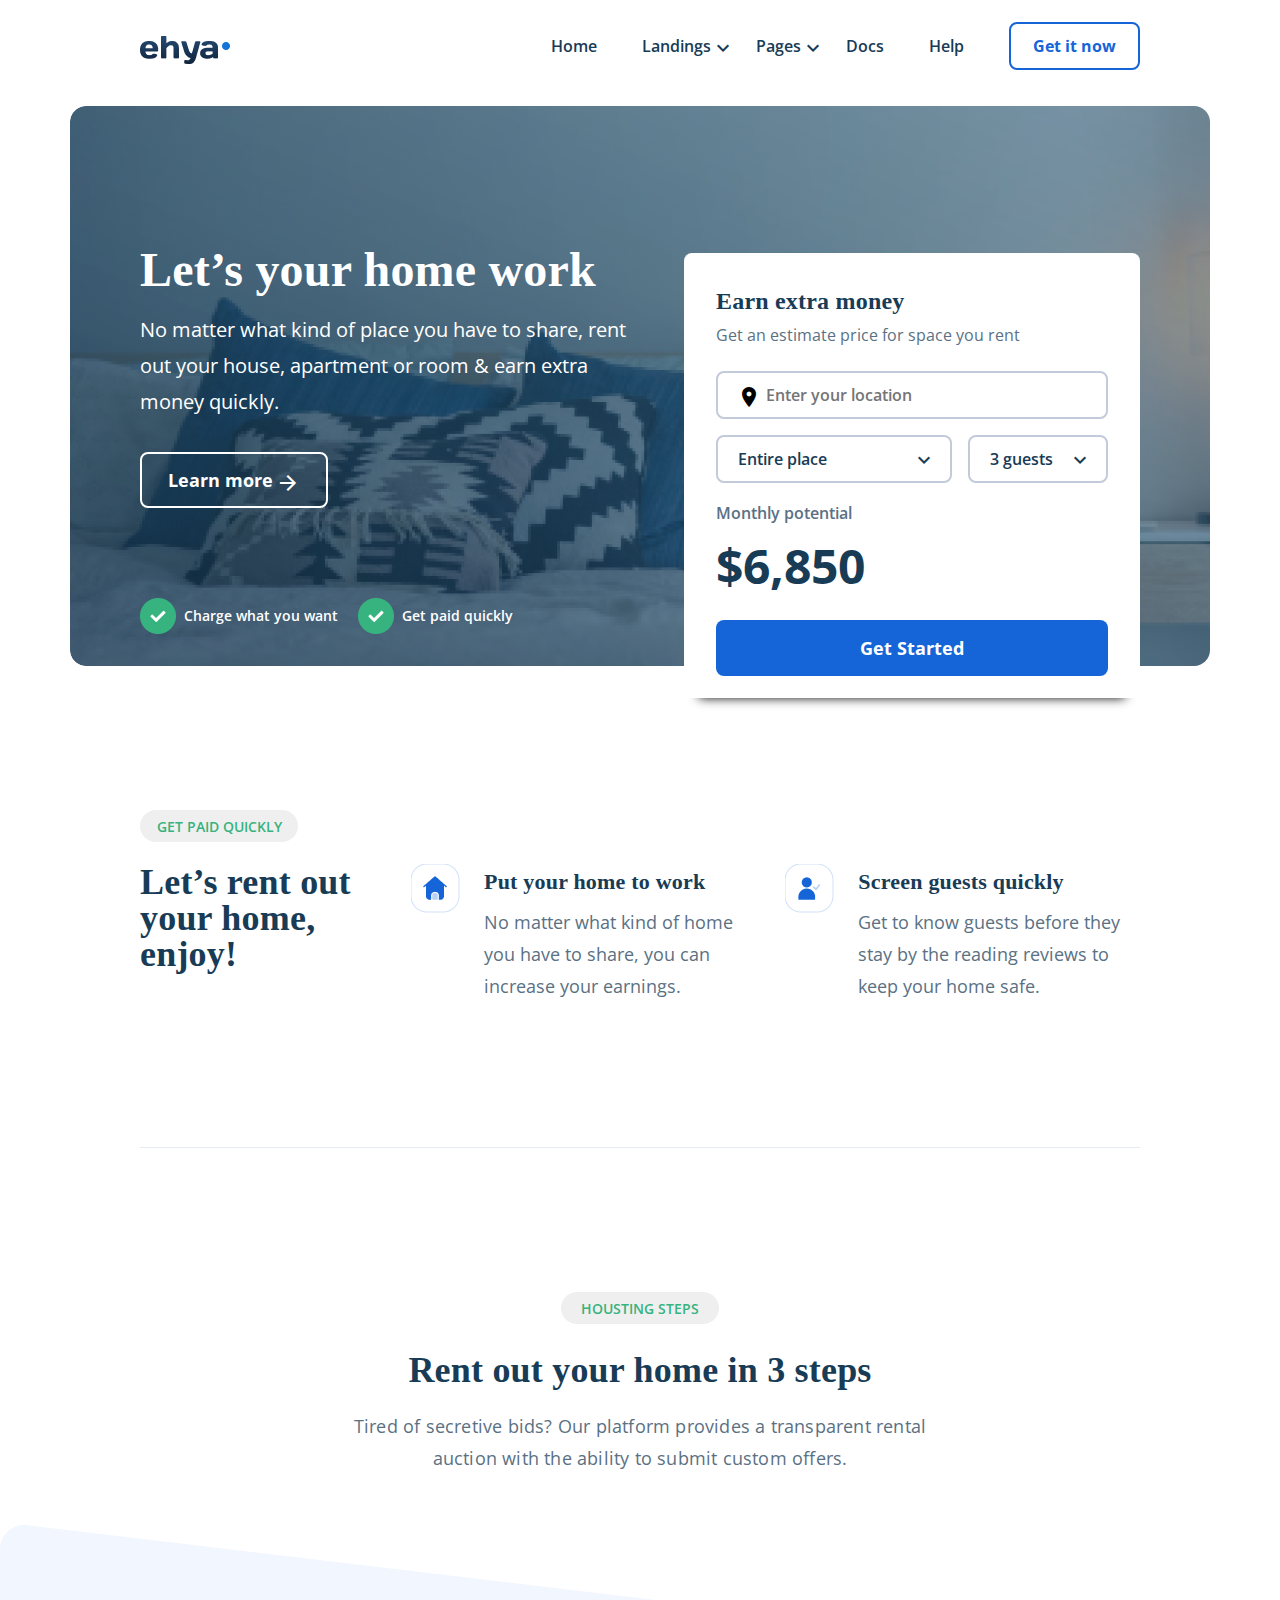
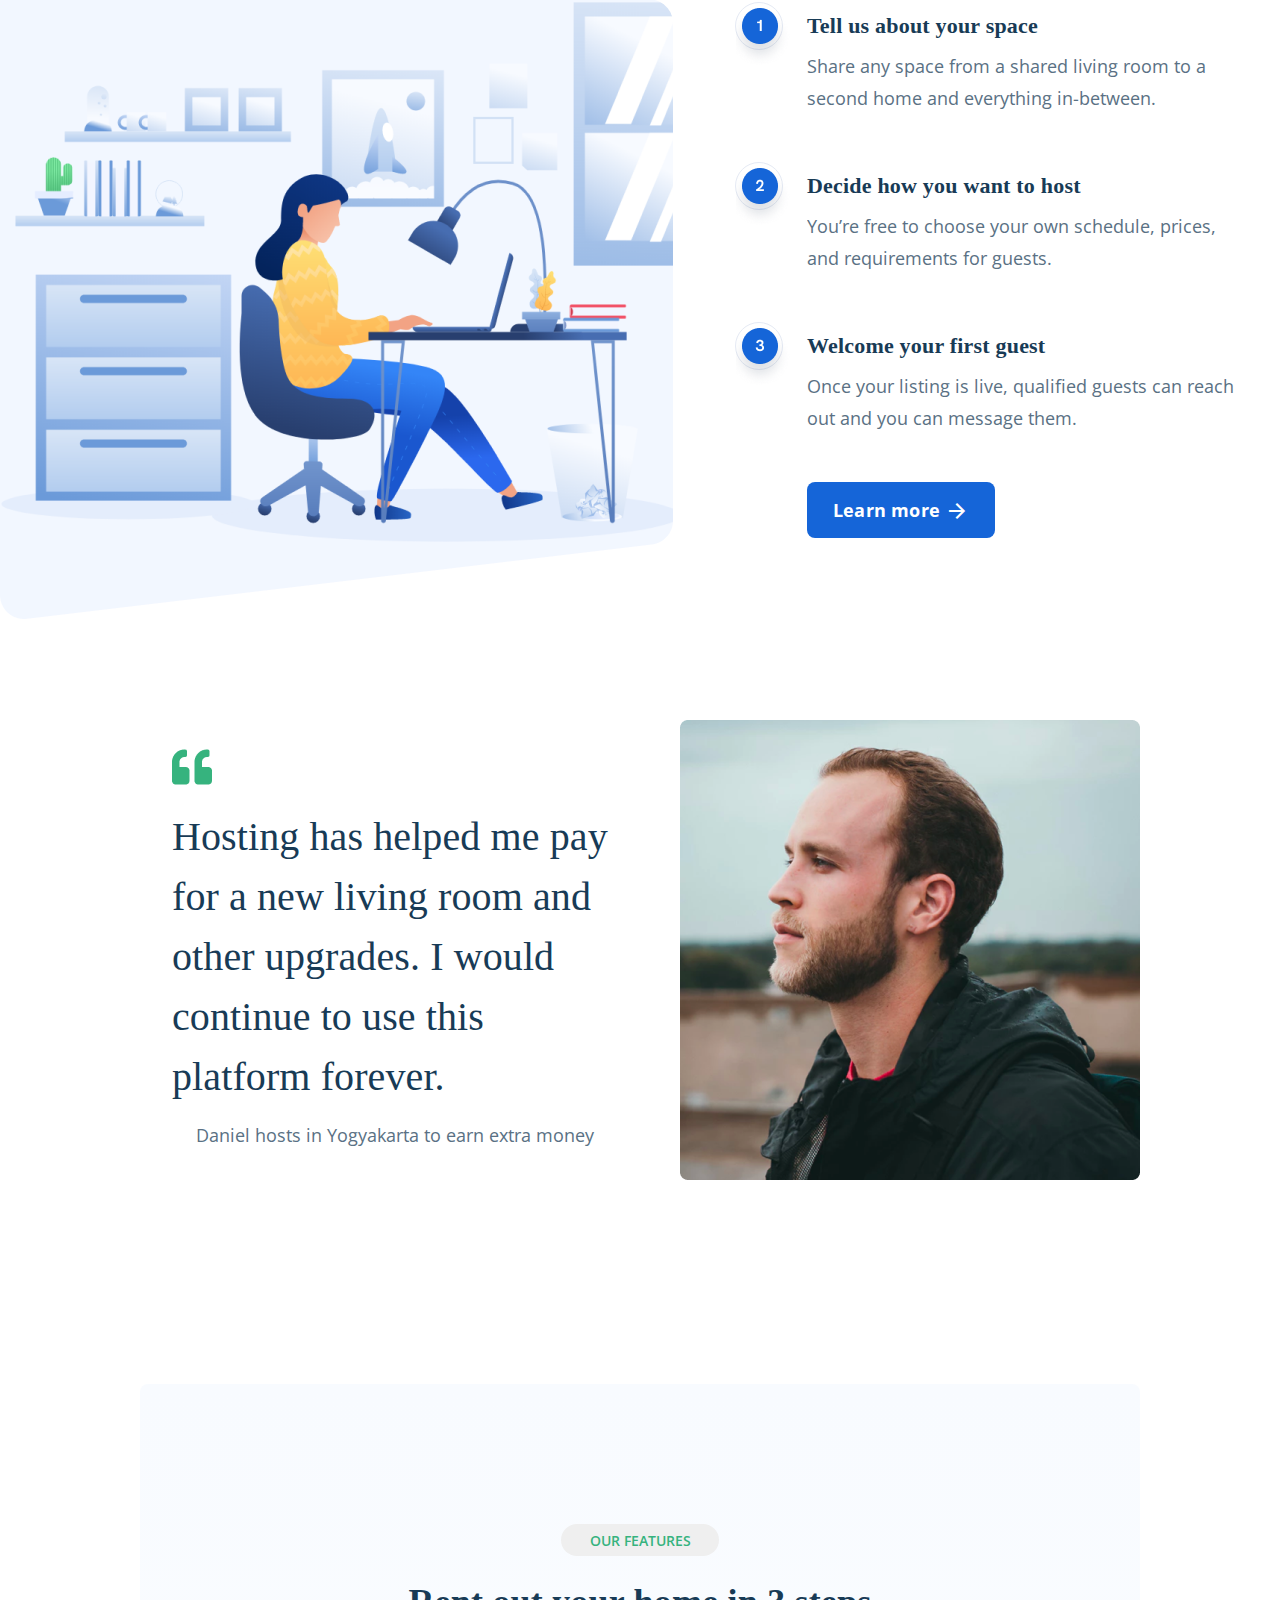
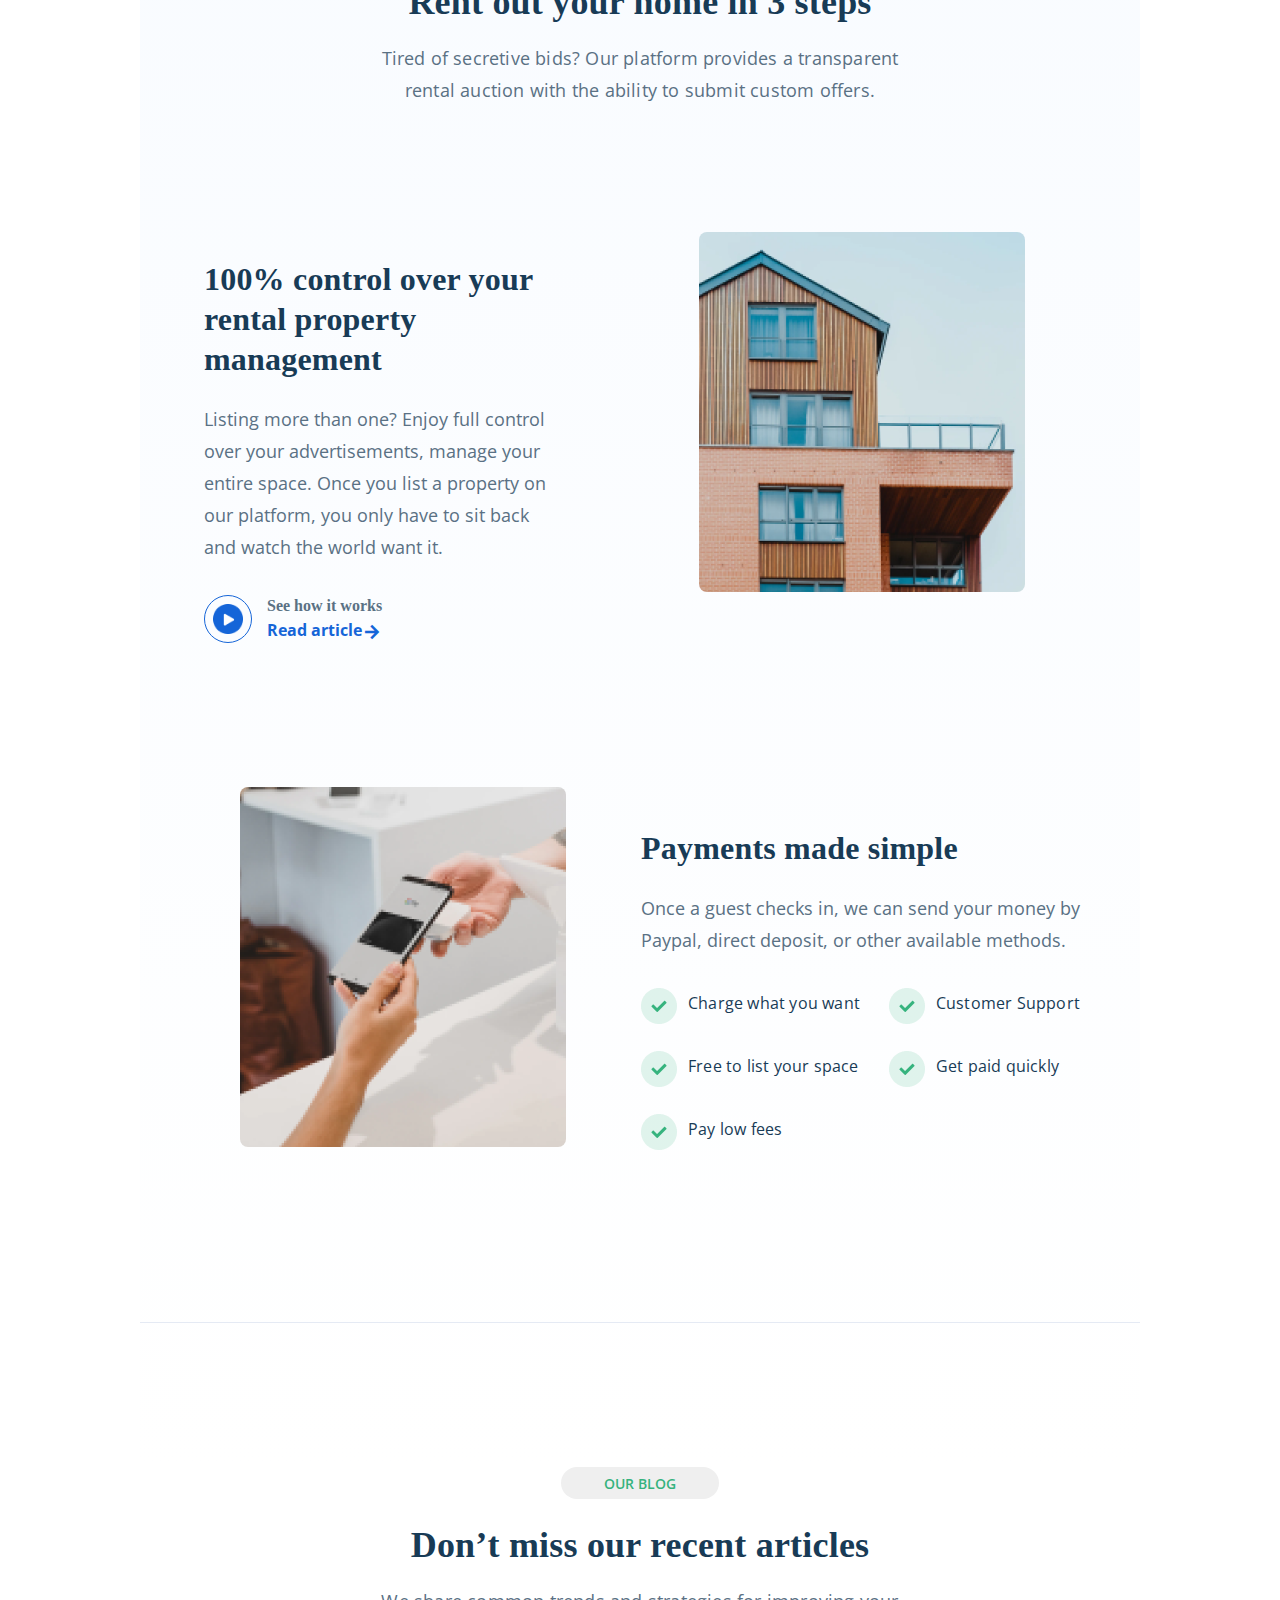
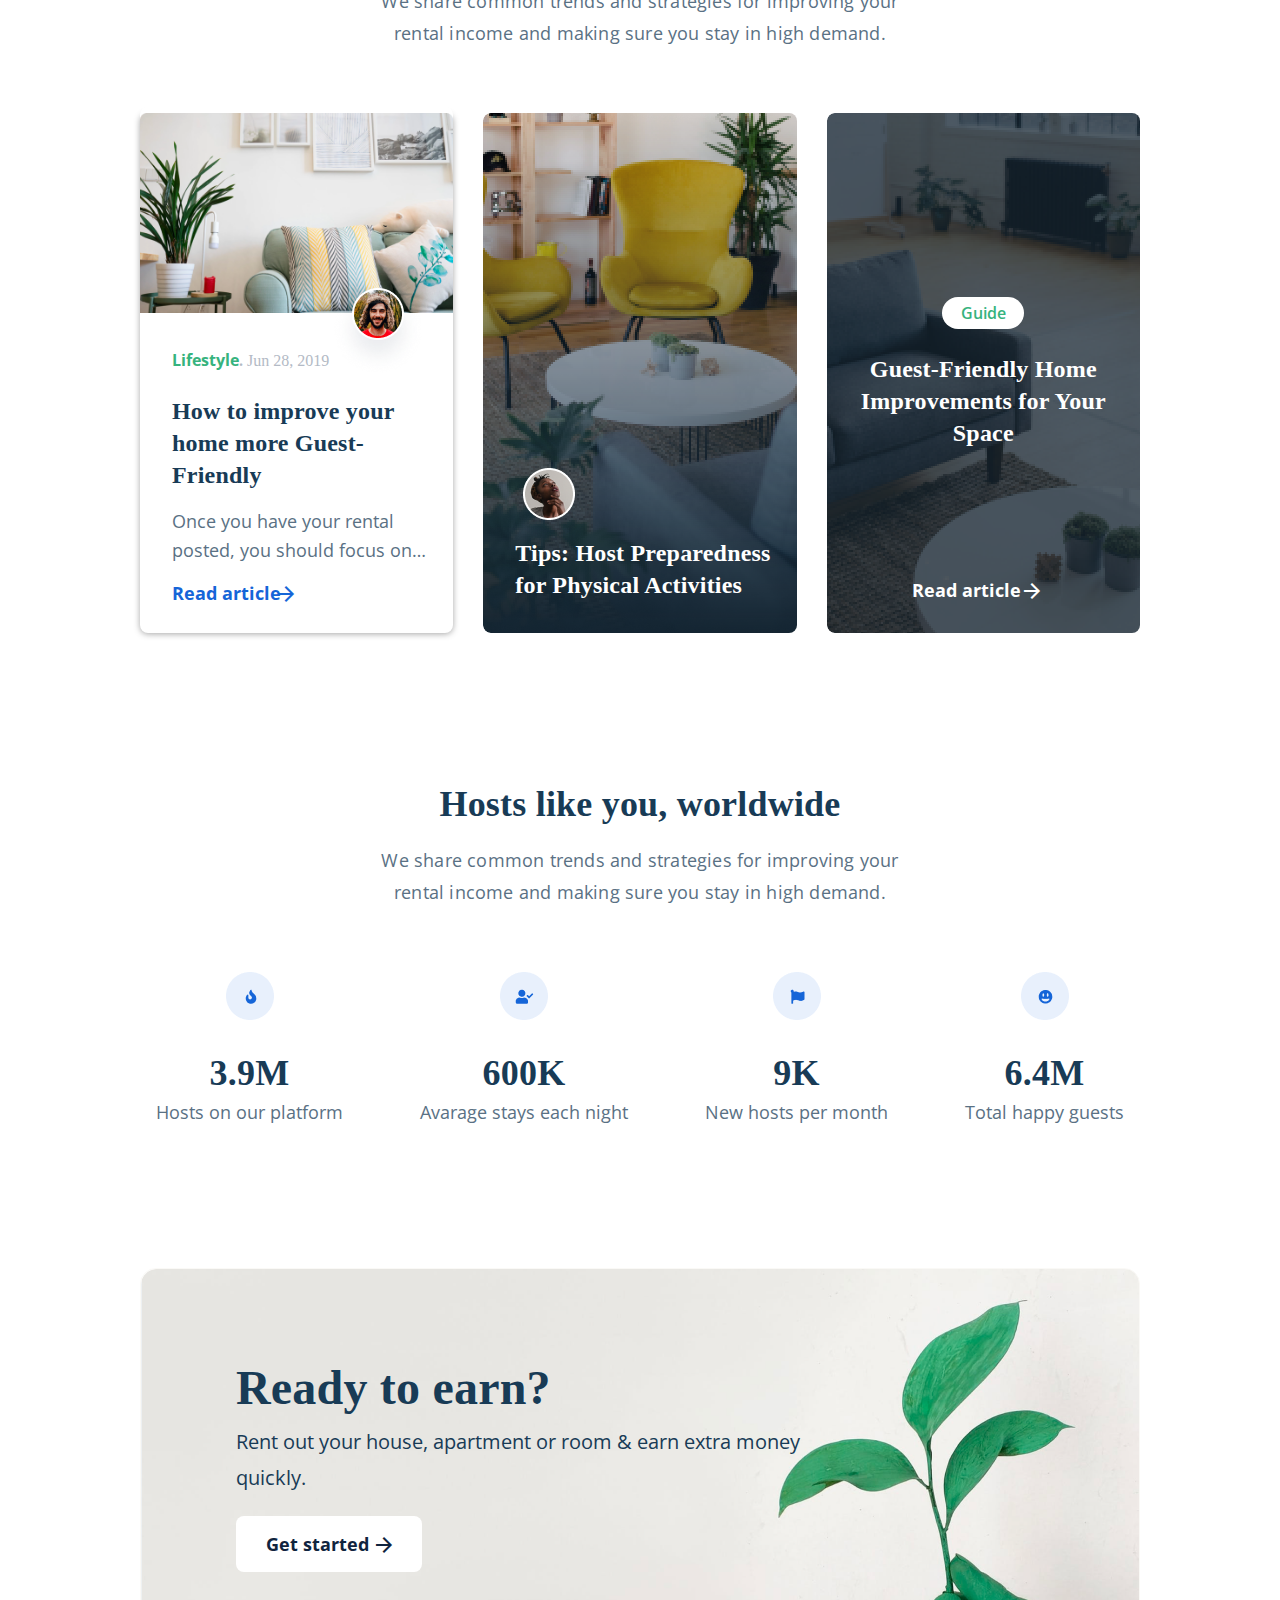
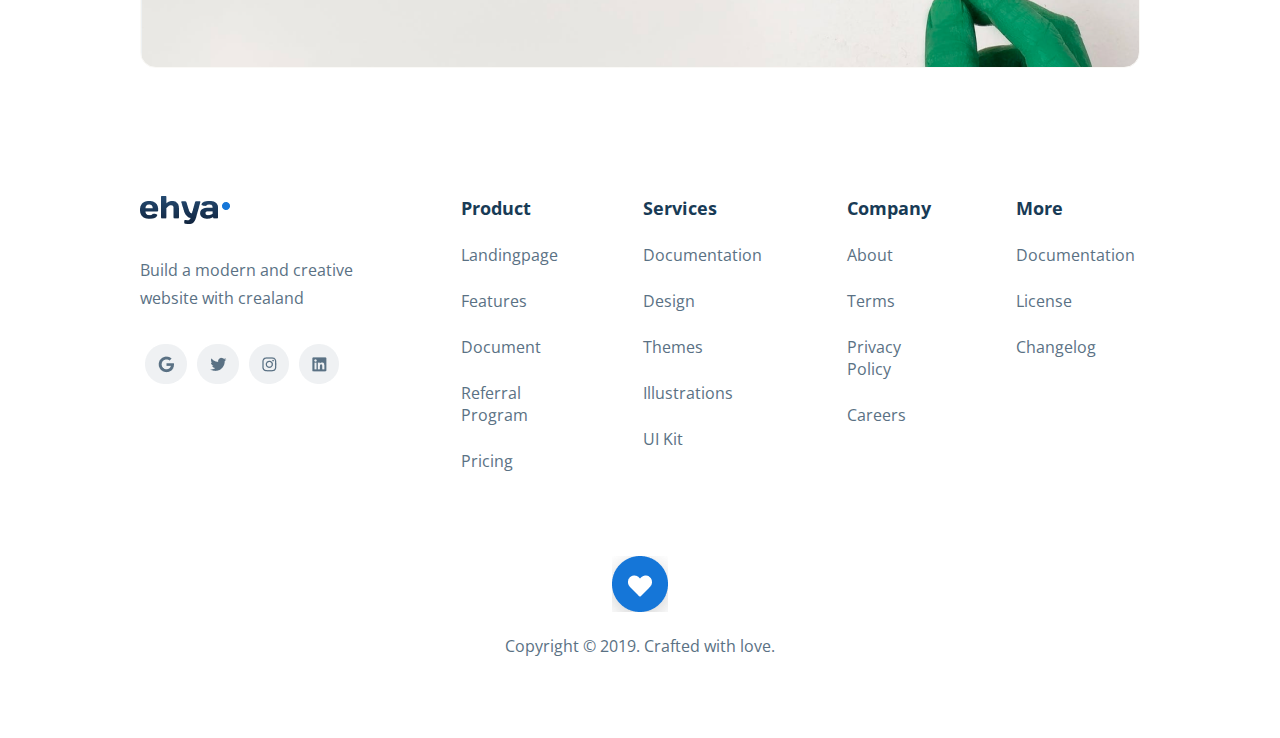
==== commit 0135ce6f: "logo fixed" ====
--- a/index.html
+++ b/index.html
@@ -11,7 +11,6 @@
     <link rel="stylesheet" href="new.css">
     <link rel="stylesheet" href="style.css">
     <link rel="stylesheet" href="responsive.css">
-    <!-- <link rel="stylesheet" href="containers.css"> -->
     <title>Ehya</title>
 </head>
 
@@ -208,7 +207,7 @@
     </div>
 
     <!-- our features--- -->
-
+<!-- feature container is used because feature section take width 100% in tablet version-- -->
     <div class="feature-container d-flx-jc-cen">
         <div class="feature-container-inner feature-section">
             <div style="text-align: center;">
@@ -395,7 +394,7 @@
         <div class="container-inner">
             <footer class="d-flx">
                 <div class="social-media">
-                    <img src="./assets/logo.png" alt="">
+                    <img src="./assets/Logo.png" alt="">
                     <p>Build a modern and creative website with crealand</p>
                     <ul class="d-flx">
                         <li><img src="./assets/google.png" alt=""></li>
--- a/responsive.css
+++ b/responsive.css
@@ -1079,7 +1079,7 @@
     }
 
     .ourblogs {
-        margin-top: 80px;
+        margin-top: 54px;
     }
 
     .lifestyle {
@@ -1647,7 +1647,7 @@
     }
 
     .ourblogs {
-        margin-top: 80px;
+        margin-top: 54px;
     }
 
     /* host worl wide-- */
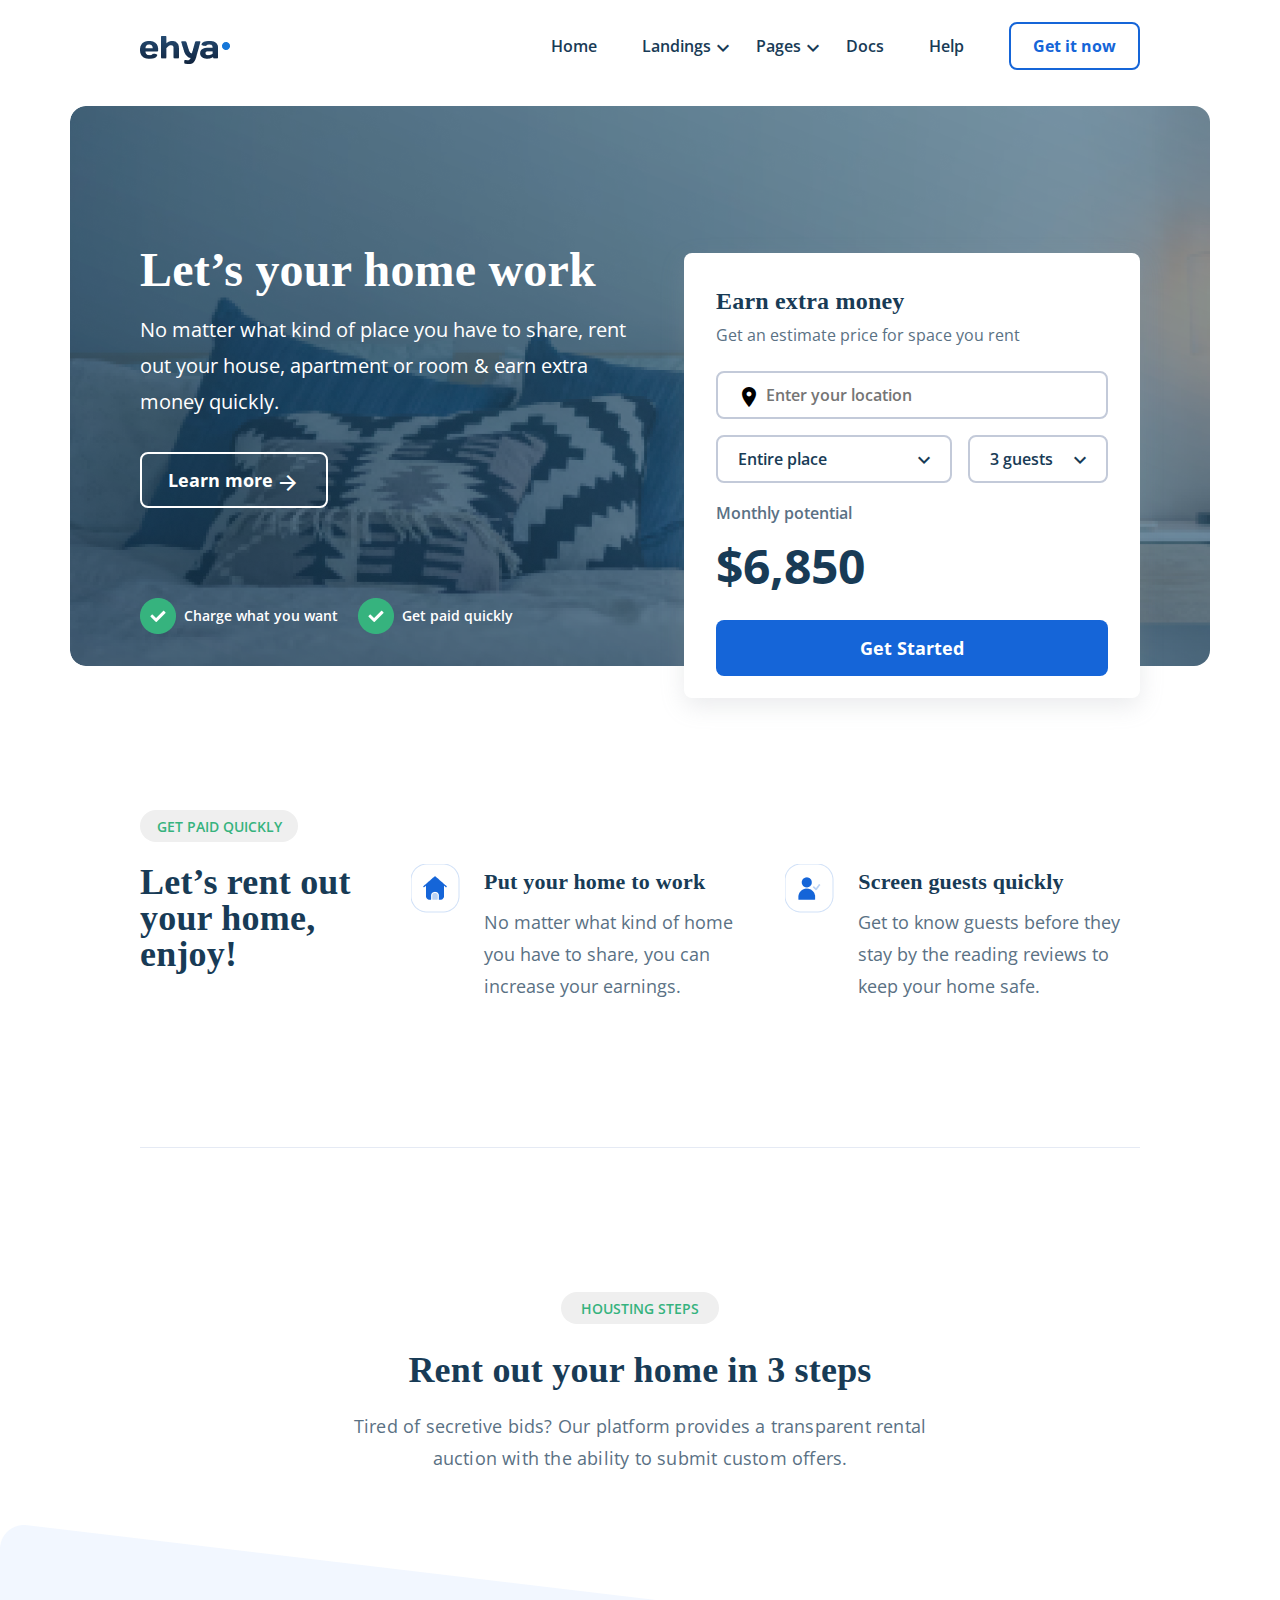
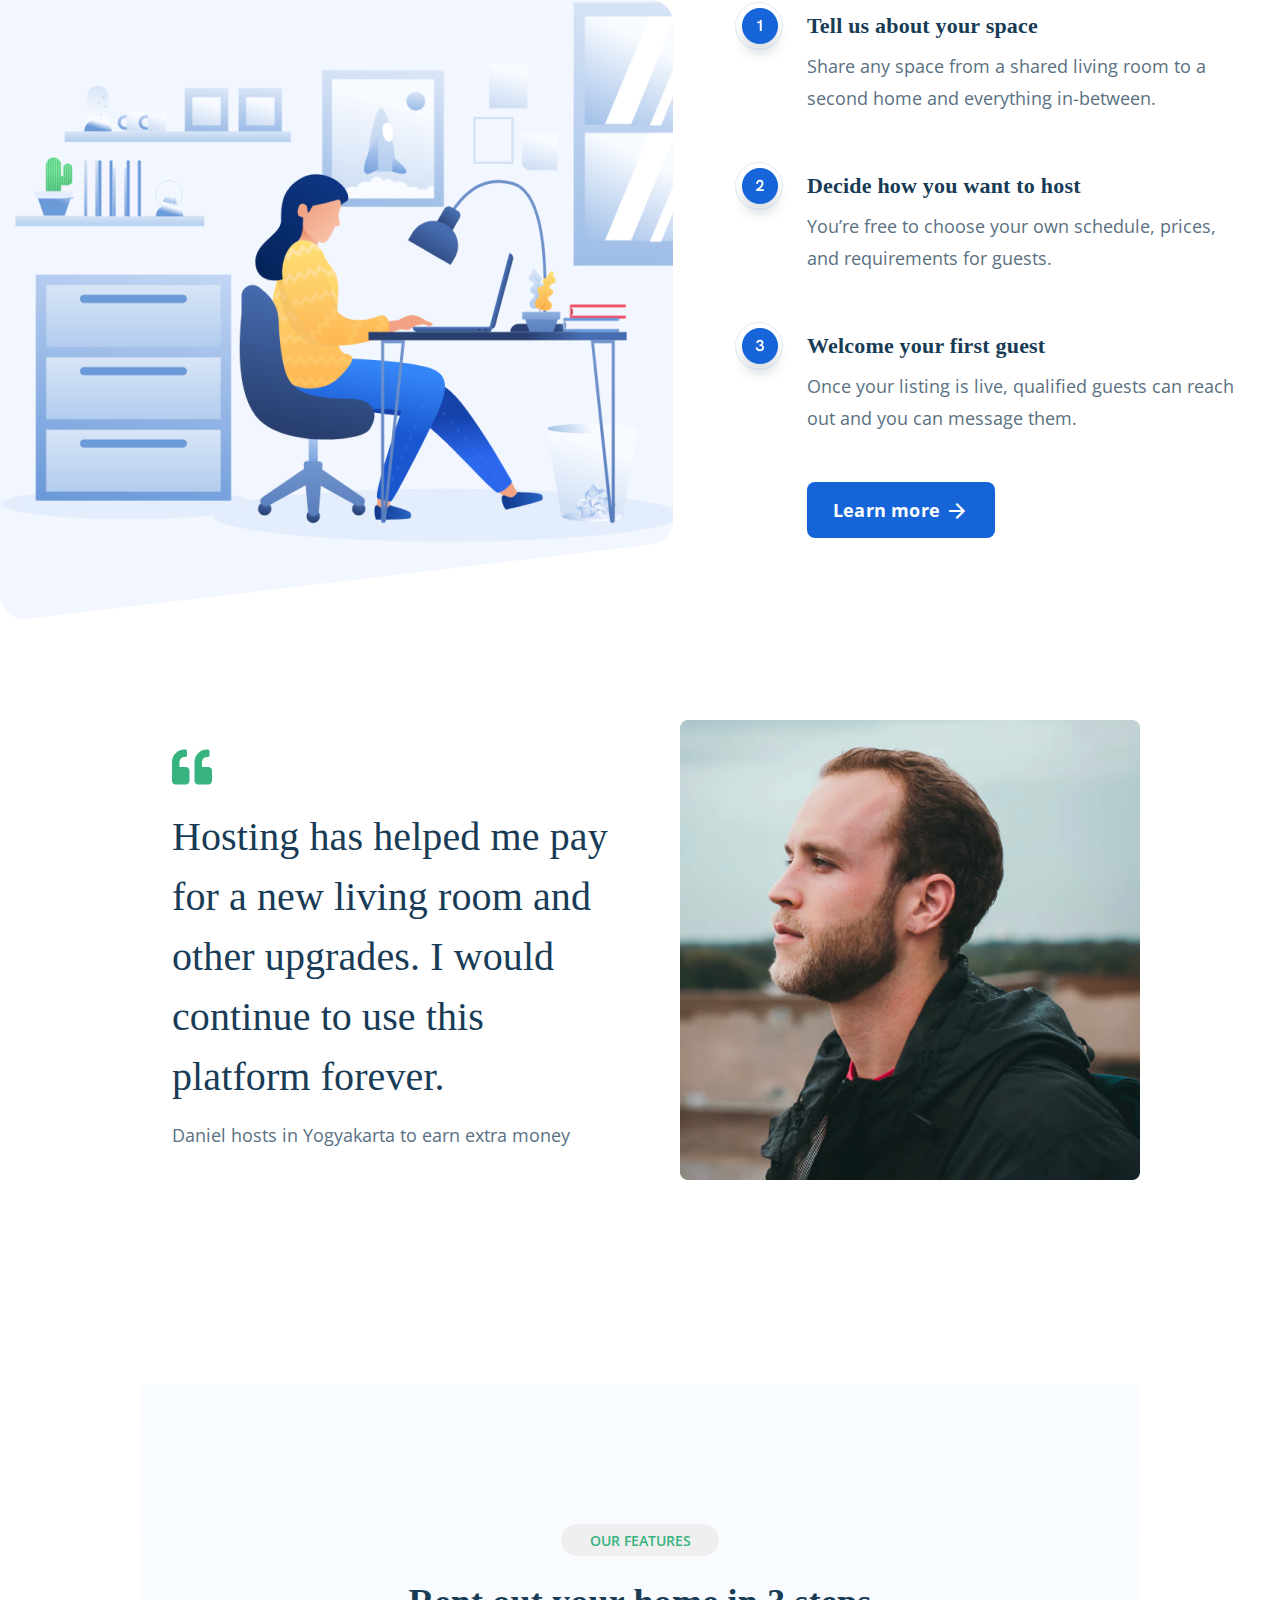
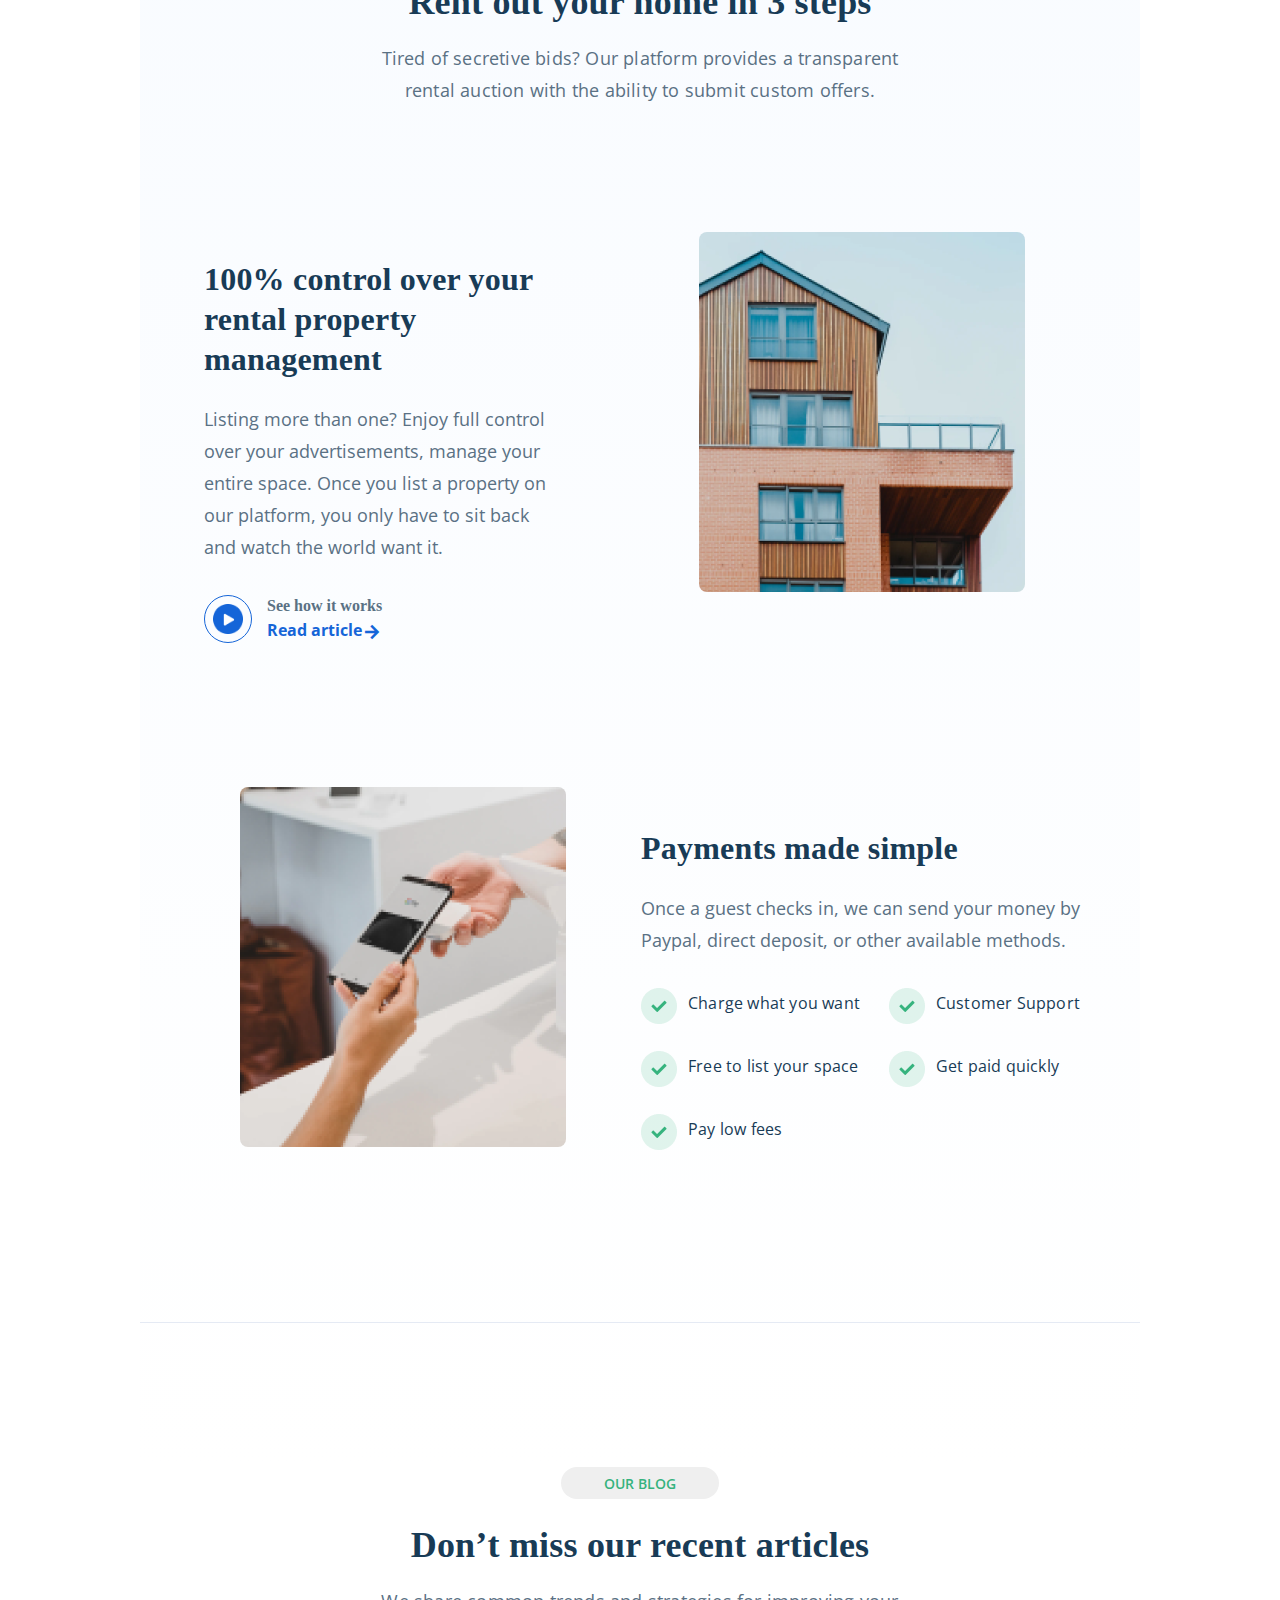
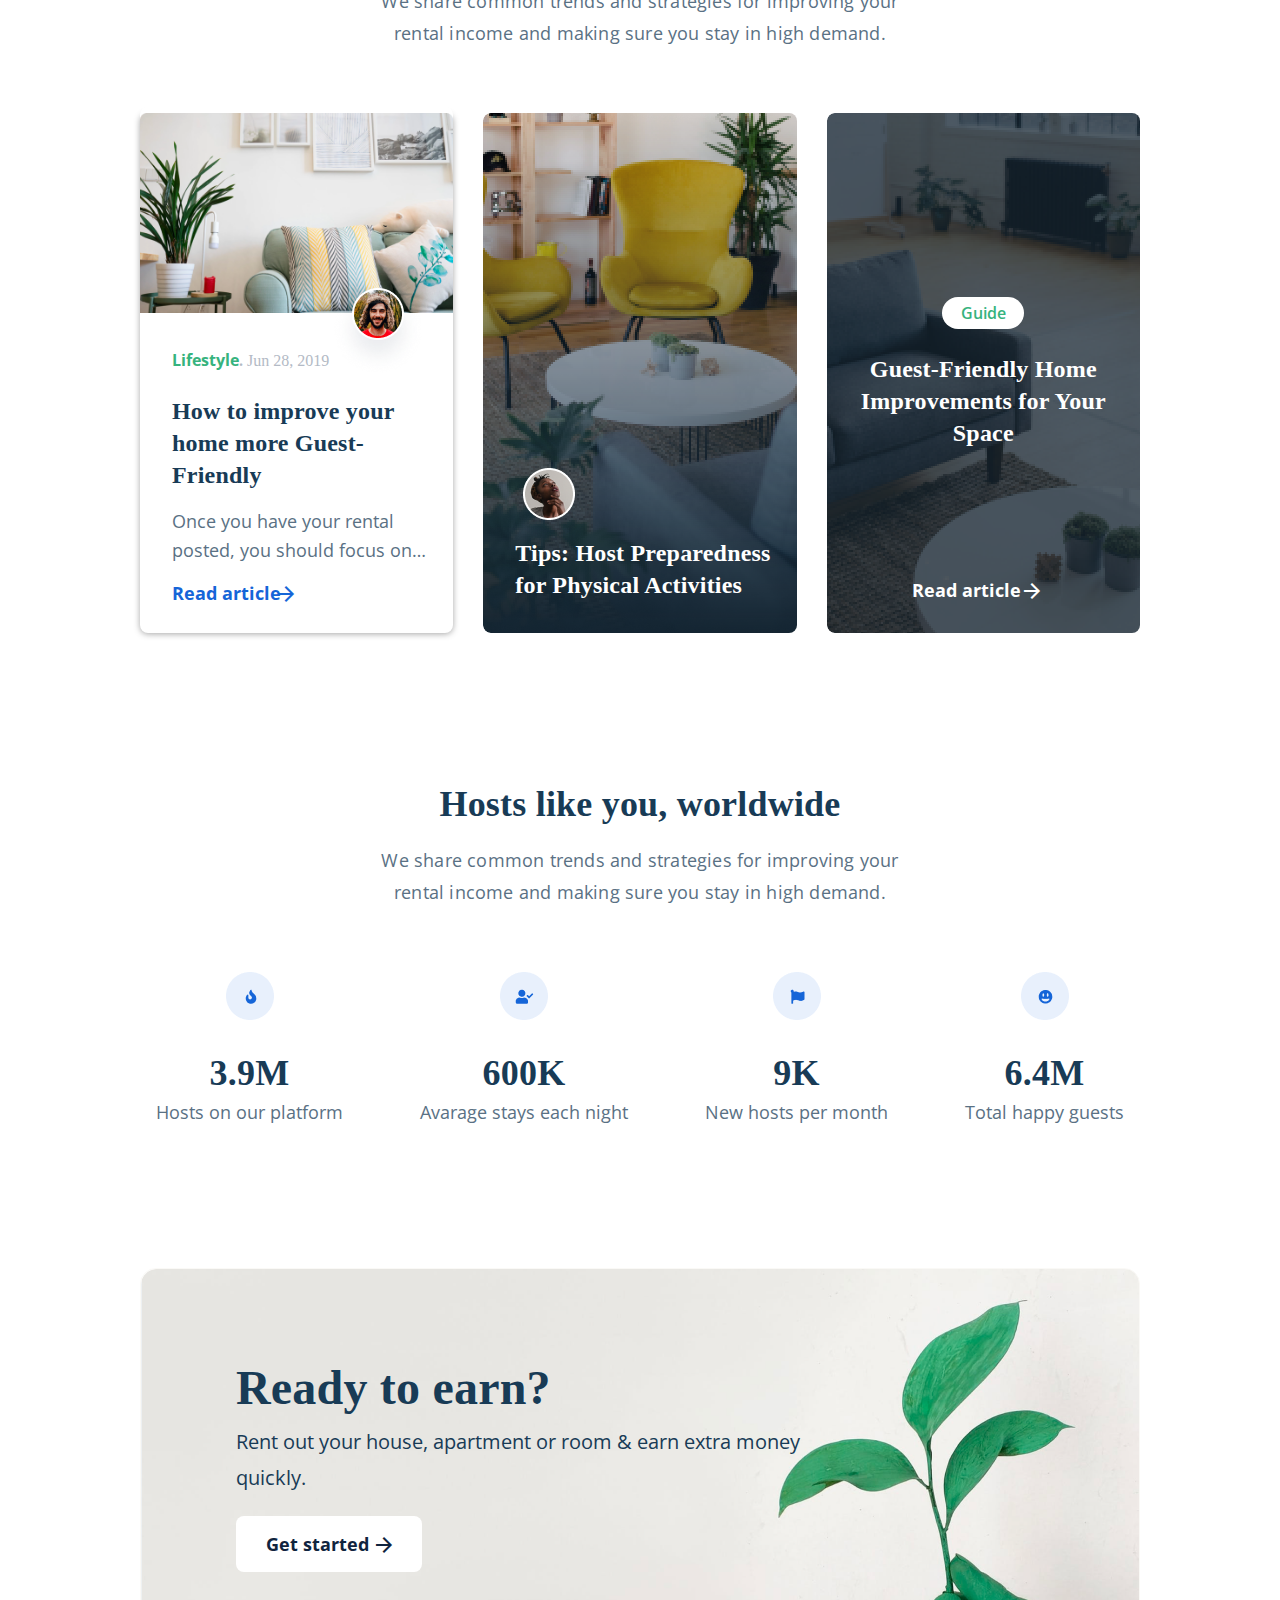
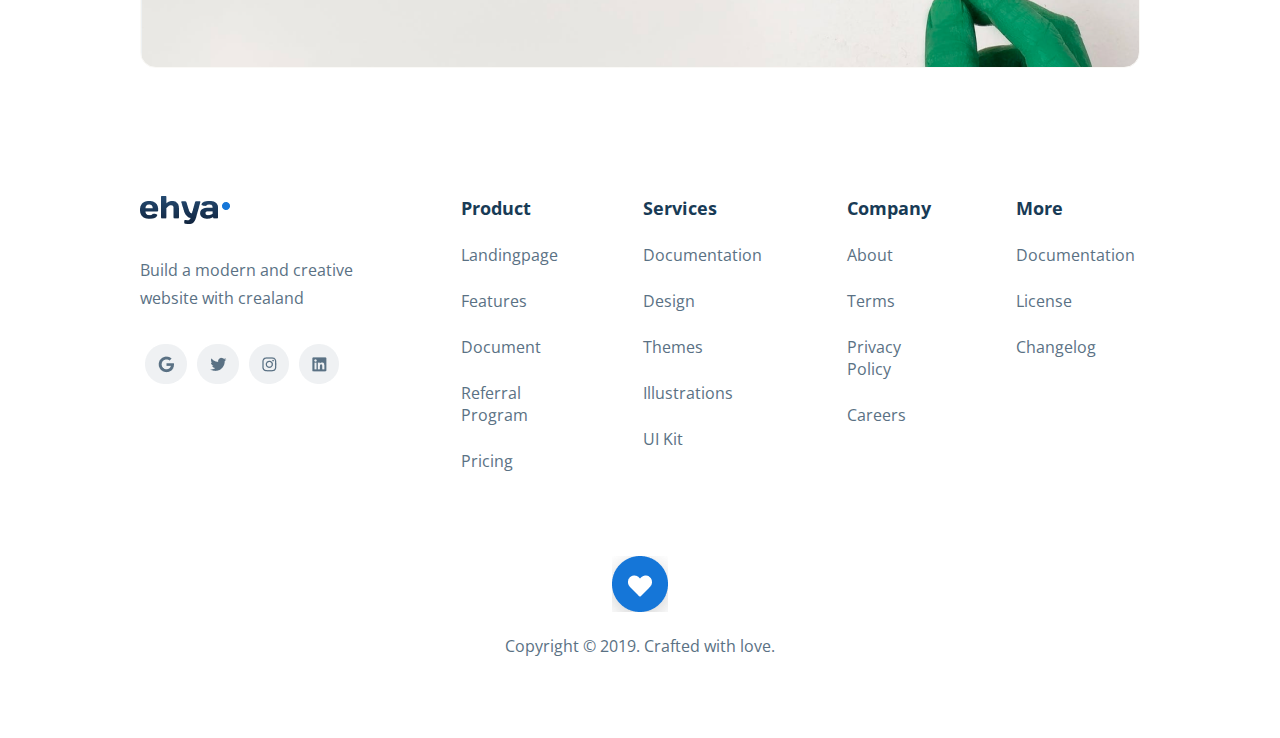
==== commit eabced74: "shadow matched" ====
--- a/index.html
+++ b/index.html
@@ -7,8 +7,6 @@
     <meta name="viewport" content="width=device-width, initial-scale=1.0">
     <link href="https://fonts.googleapis.com/css2?family=Open+Sans&display=swap" rel="stylesheet">
     <link href="https://fonts.googleapis.com/icon?family=Material+Icons" rel="stylesheet">
-    <link rel="stylesheet" href="nav.css">
-    <link rel="stylesheet" href="new.css">
     <link rel="stylesheet" href="style.css">
     <link rel="stylesheet" href="responsive.css">
     <title>Ehya</title>
@@ -38,10 +36,12 @@
                 <a href="#home" class="active logo-menubar"><img src="./assets/Logo.png" alt=""></a>
                 <div id="myLinks">
                     <a href="#news">Home</a>
-                    <a href="#contact">Pages</a>
+                    <a href="#news">Landing<i class="material-icons">expand_more</i></a>
+                    <a href="#contact">Pages<i class="material-icons">expand_more</i></a>
                     <a href="#about">Docs</a>
                     <a href="#helpt">Help</a>
-                    <a href="#about">Get it now</a>
+                    <!-- <a href="#about">Get it now</a> -->
+                    <a><button>Get it now </button></a>
                 </div>
                 <a href="javascript:void(0);" class="icon logo-menubar" onclick="myFunction()">
                     <i class="material-icons" style="font-size:35px;">menu</i>
@@ -233,7 +233,6 @@
 
                                 <span>Read article</span><i class="material-icons">arrow_forward</i>
                             </div>
-
                         </div>
                     </div>
                 </div>
--- a/style.css
+++ b/style.css
@@ -132,6 +132,23 @@
       font-family: 'Open Sans', sans-serif;
       line-height: 21px;
     }
+    .topnav #myLinks a i{
+        position: absolute;
+    }
+    .topnav #myLinks a button{
+        width: 131px;
+        height: 40px;
+        border: 2px solid #1565D8;
+        color: #1565D8;
+        font-size: 16px;
+        font-family: 'Open Sans', sans-serif;
+        font-weight: 700;
+        border-radius: 8px;
+        background-color: #FFFFFF;
+    }
+    #myLinks a{
+        text-align: center;
+        }
     
     .topnav a {
       color: #3A4C66;
@@ -153,7 +170,8 @@
     }
   
     .card{    
-        box-shadow: 0px 15px 10px -15px #111; 
+        /* box-shadow: 0px 15px 10px -15px #111;  */
+        box-shadow: rgba(149, 157, 165, 0.2) 0px 8px 24px;
     }
 
 
--- a/responsive.css
+++ b/responsive.css
@@ -429,6 +429,7 @@
     }
 
     /* header */
+    
     .header {
         background-image: url("./assets/tab-header.png");
         height: 587px;
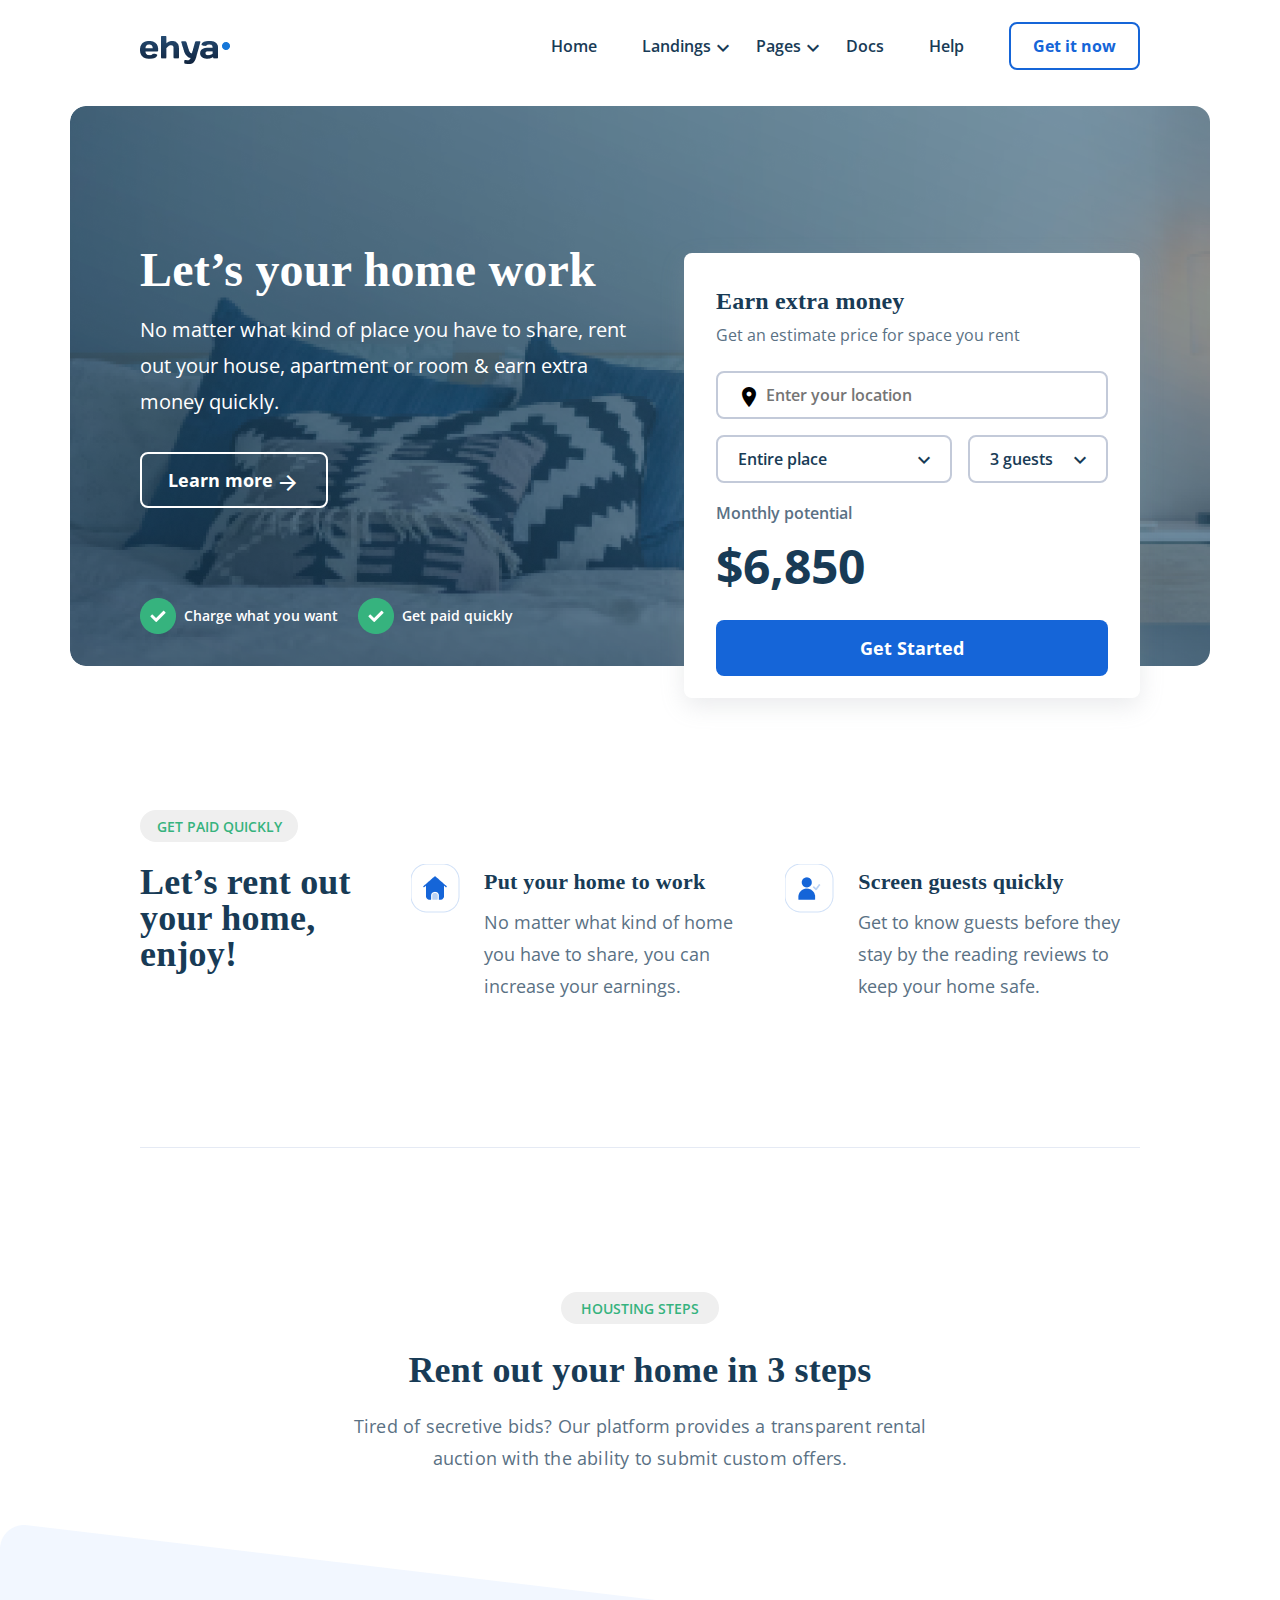
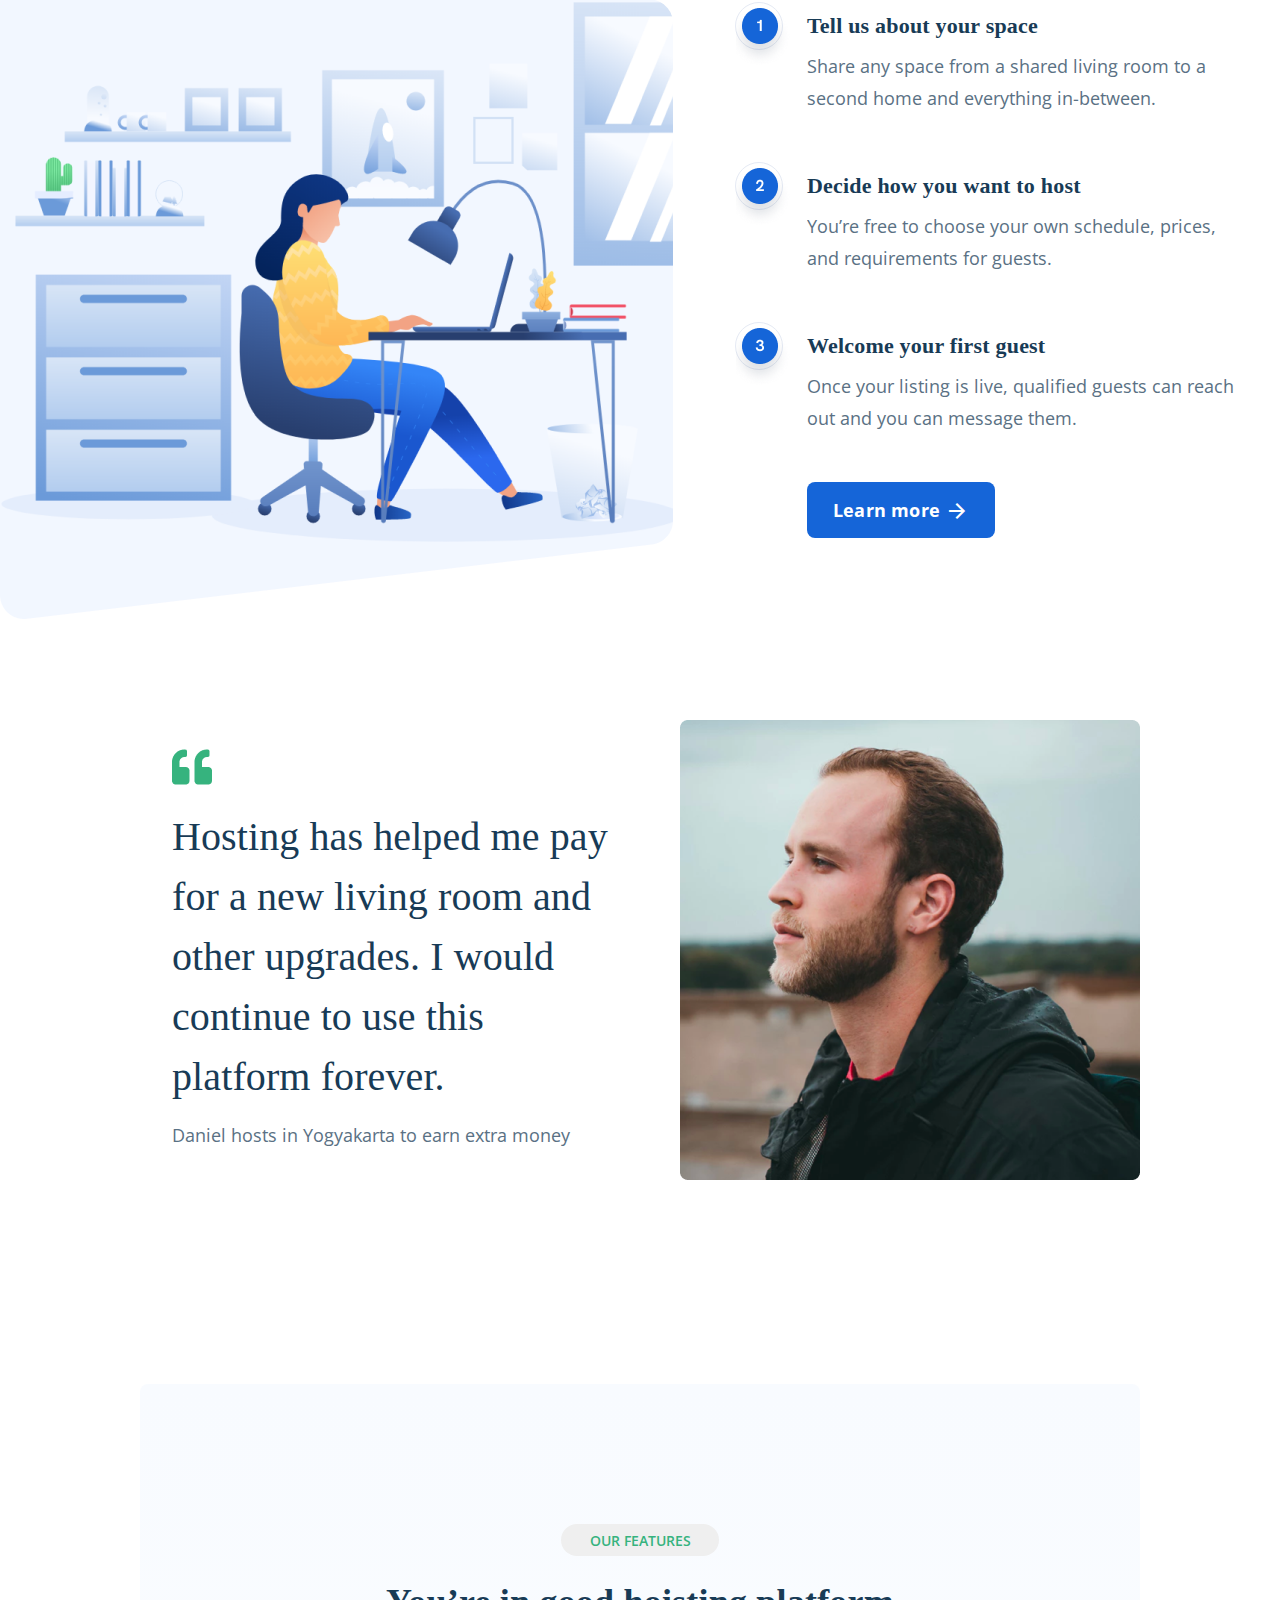
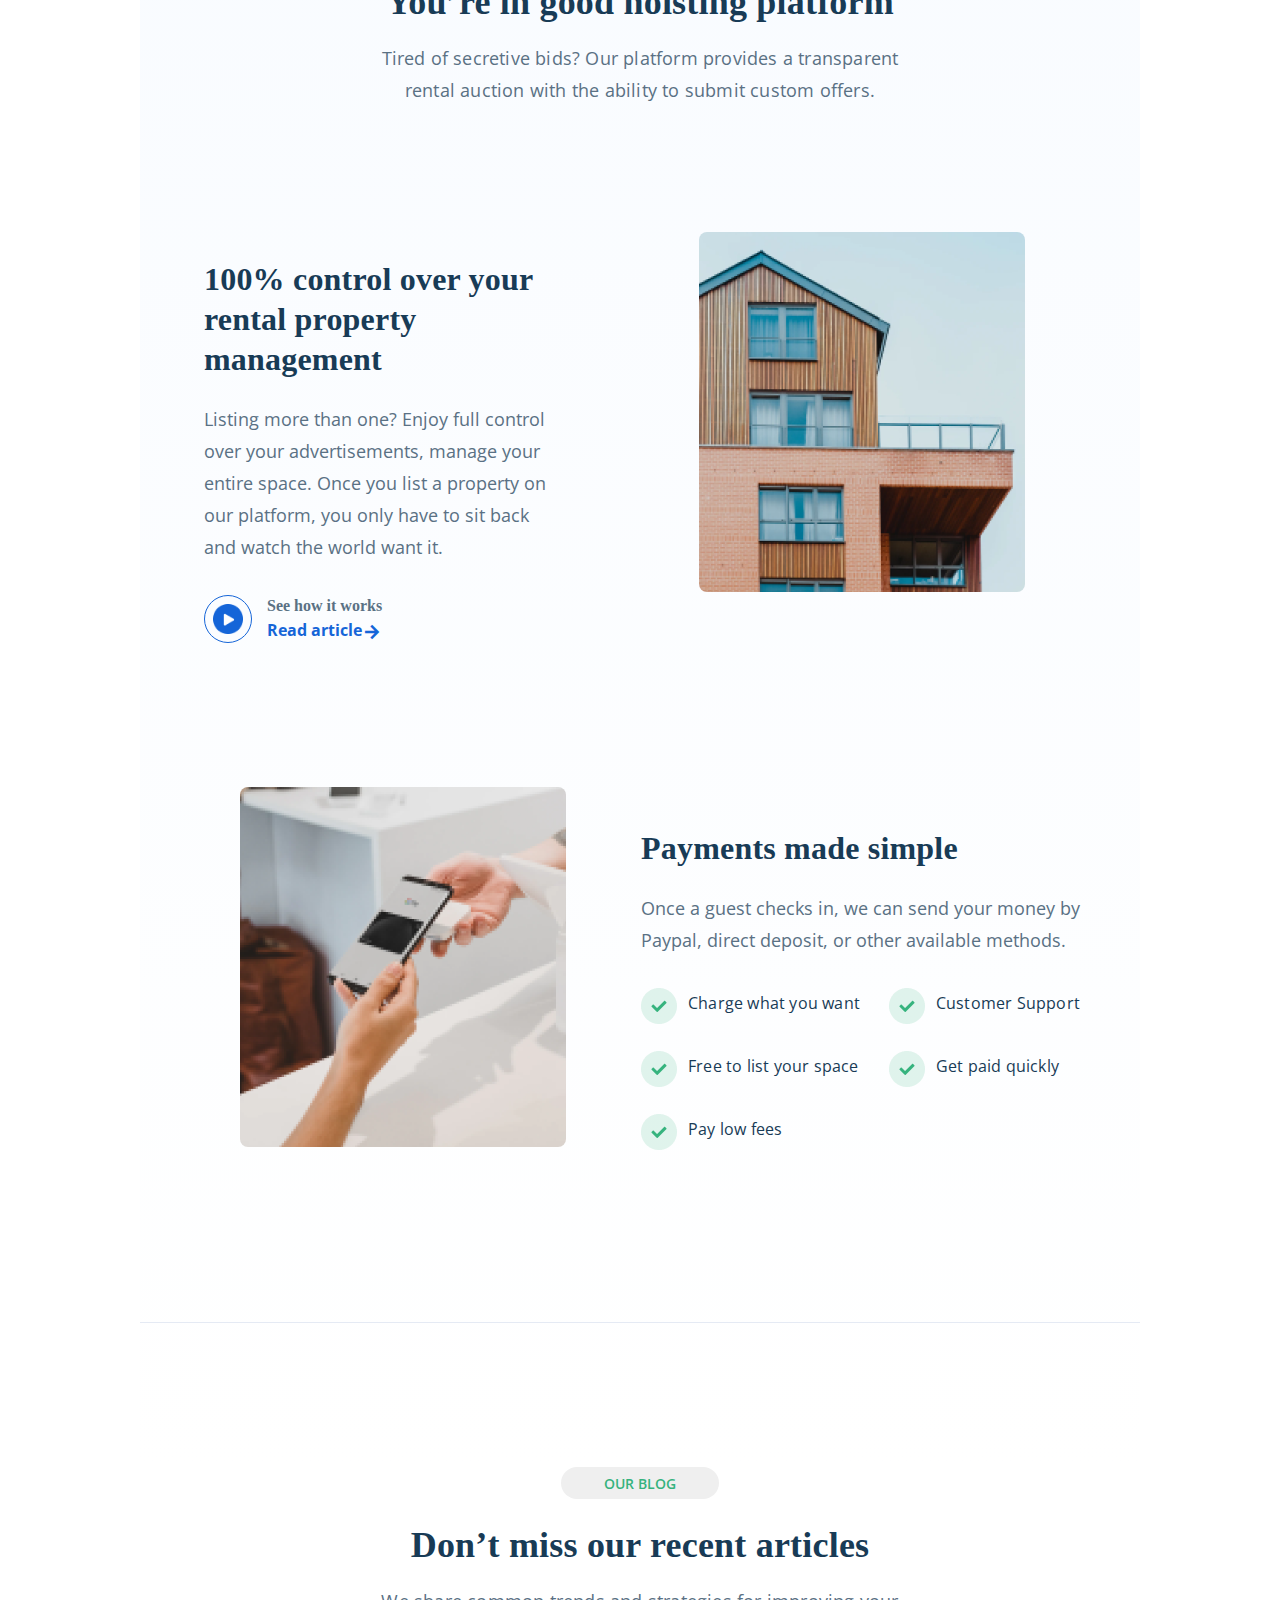
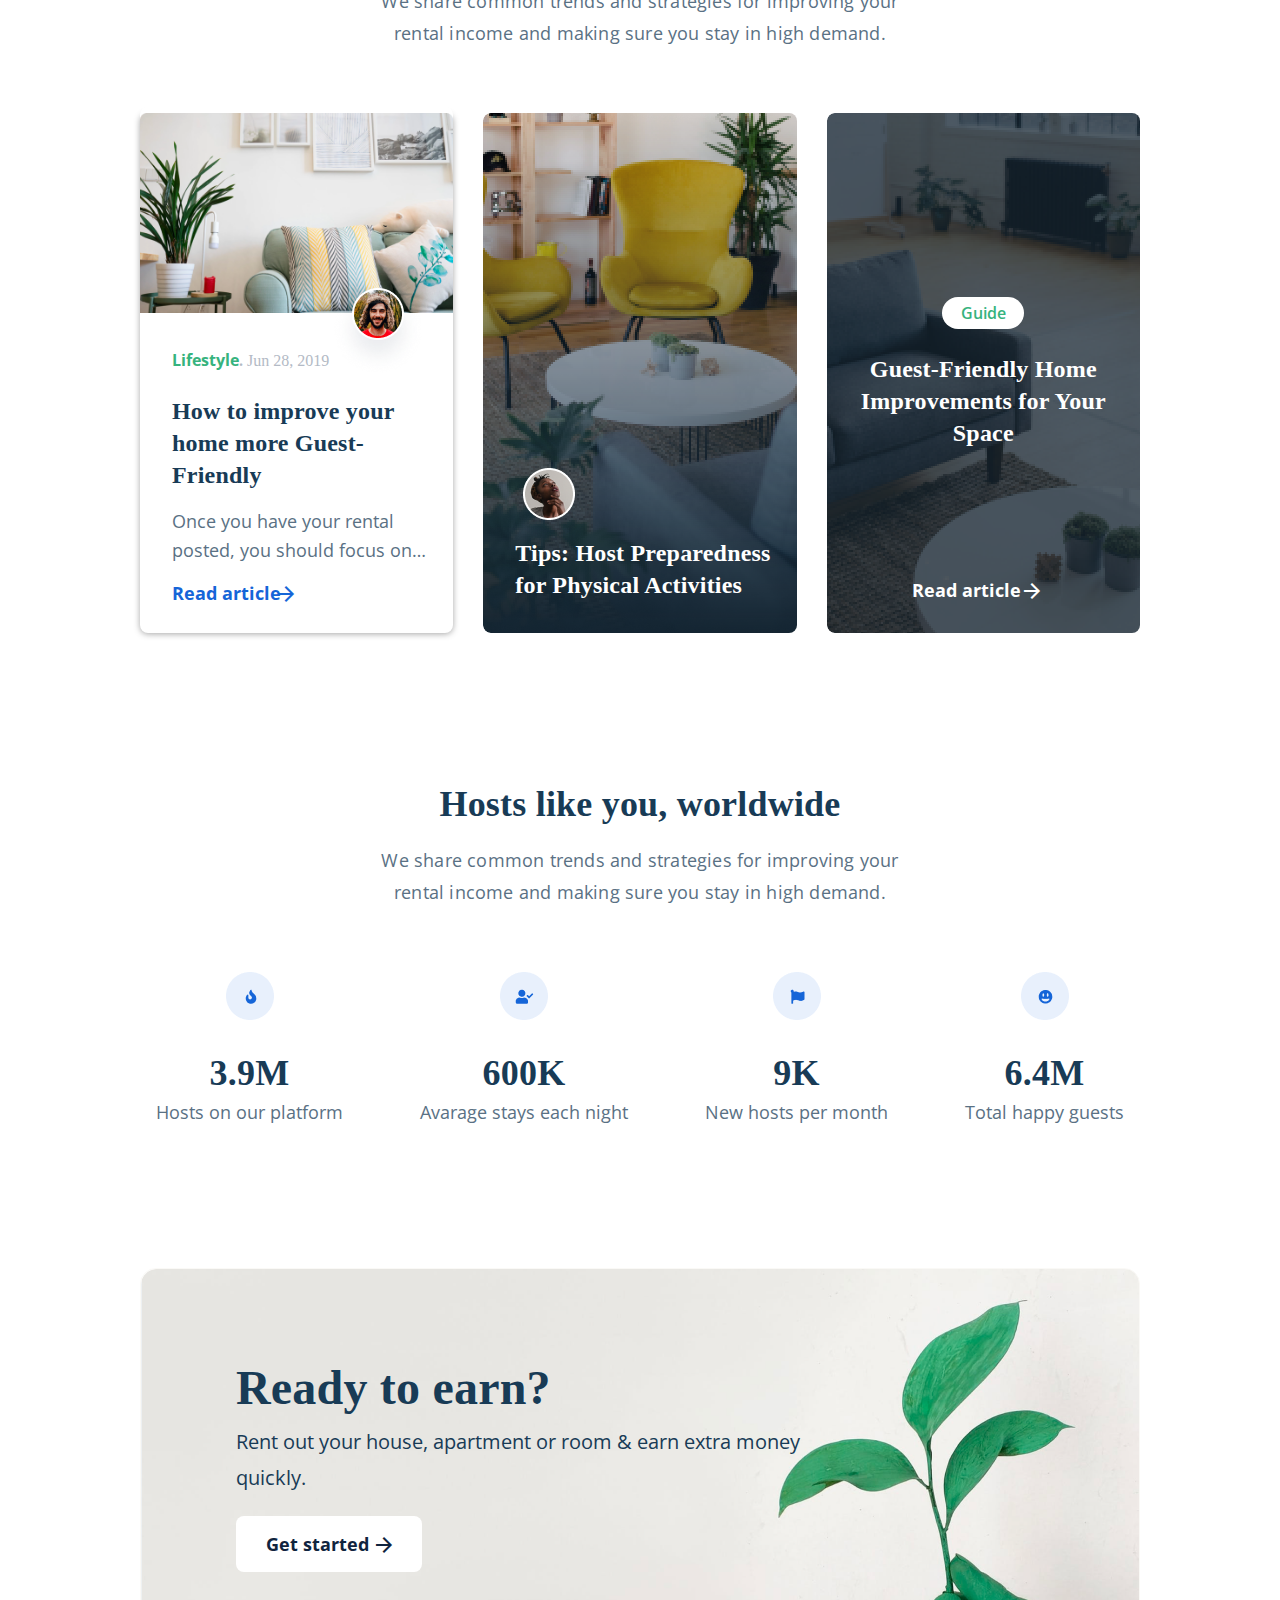
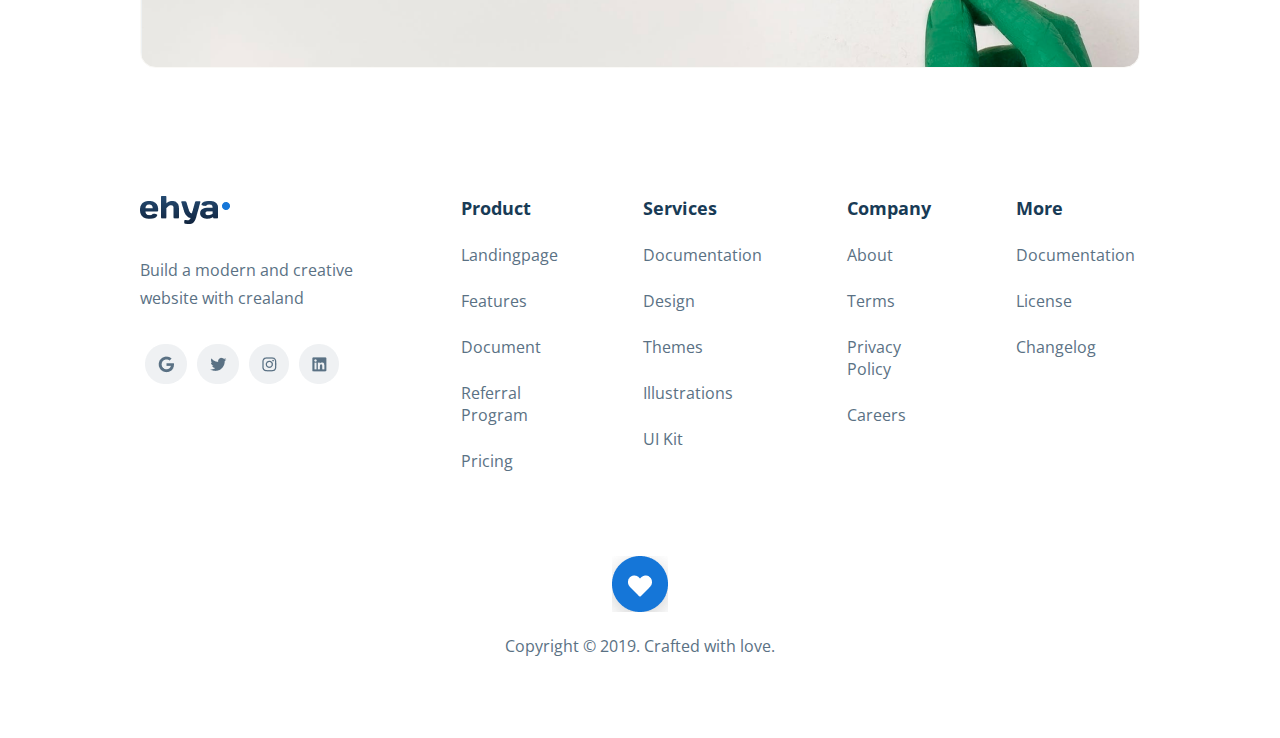
==== commit 2297147d: "heading changes" ====
--- a/index.html
+++ b/index.html
@@ -49,7 +49,7 @@
             </div>
         </div>
     </div>
-    <!-- header start from here-- -->
+    <!-- header start from here -->
     <div class="container header d-flx-jc-cen" style="position: relative;">
         <div class="container-inner header-inner">
 
@@ -90,7 +90,7 @@
         </div>
     </div>
 
-    <!-- get-paid-quckly start--- -->
+    <!-- get-paid-quckly start -->
 
     <div class="container d-flx-jc-cen">
         <div class="container-inner">
@@ -206,13 +206,13 @@
         </div>
     </div>
 
-    <!-- our features--- -->
-<!-- feature container is used because feature section take width 100% in tablet version-- -->
+    <!-- our features -->
+    <!-- feature container is used because feature section take width 100% in tablet version -->
     <div class="feature-container d-flx-jc-cen">
         <div class="feature-container-inner feature-section">
             <div style="text-align: center;">
                 <button id="section-btn">OUR FEATURES</button>
-                <h2 class="section-tittle">Rent out your home in 3 steps</h2>
+                <h2 class="section-tittle">You’re in good hoisting platform</h2>
                 <p class="section-summary">Tired of secretive bids? Our platform provides a transparent rental auction
                     with the ability to submit custom offers. </p>
             </div>
@@ -243,7 +243,7 @@
 
             </div>
 
-            <!-- our features lower-- -->
+            <!-- our features lower -->
 
             <div class="paymentMade d-flx-jc-sb">
                 <div class="paymentMade-left">
@@ -257,21 +257,21 @@
                     </p>
                     <div class="paymentStatus d-flx-jc-sb">
                         <ul>
-                            <li style="display: flex;"><img src="./assets/payment-status.png" alt=""></span>
+                            <li style="display: flex;"><img src="./assets/payment-status.png" alt="">
                                 <span>Charge what you want</span>
                             </li>
-                            <li style="display: flex;"><img src="./assets/payment-status.png" alt=""></span>
+                            <li style="display: flex;"><img src="./assets/payment-status.png" alt="">
                                 <span>Free to list your space</span>
                             </li>
-                            <li style="display: flex;"><img src="./assets/payment-status.png" alt=""></span>
+                            <li style="display: flex;"><img src="./assets/payment-status.png" alt="">
                                 <span>Pay low fees</span>
                             </li>
                         </ul>
                         <ul>
-                            <li style="display: flex;"><img src="./assets/payment-status.png" alt=""></span>
+                            <li style="display: flex;"><img src="./assets/payment-status.png" alt="">
                                 <span>Customer Support</span>
                             </li>
-                            <li style="display: flex;"><img src="./assets/payment-status.png" alt=""></span>
+                            <li style="display: flex;"><img src="./assets/payment-status.png" alt="">
                                 <span>Get paid quickly</span>
                             </li>
                         </ul>
@@ -282,7 +282,7 @@
         </div>
     </div>
 
-    <!--our-blogs start from here-- -->
+    <!--our-blogs start from here -->
 
     <div class="container d-flx-jc-cen">
         <div class="container-inner">
@@ -387,7 +387,7 @@
         </div>
     </div>
 
-    <!-- footer--- -->
+    <!-- footer -->
 
     <div class="container d-flx-jc-cen">
         <div class="container-inner">
